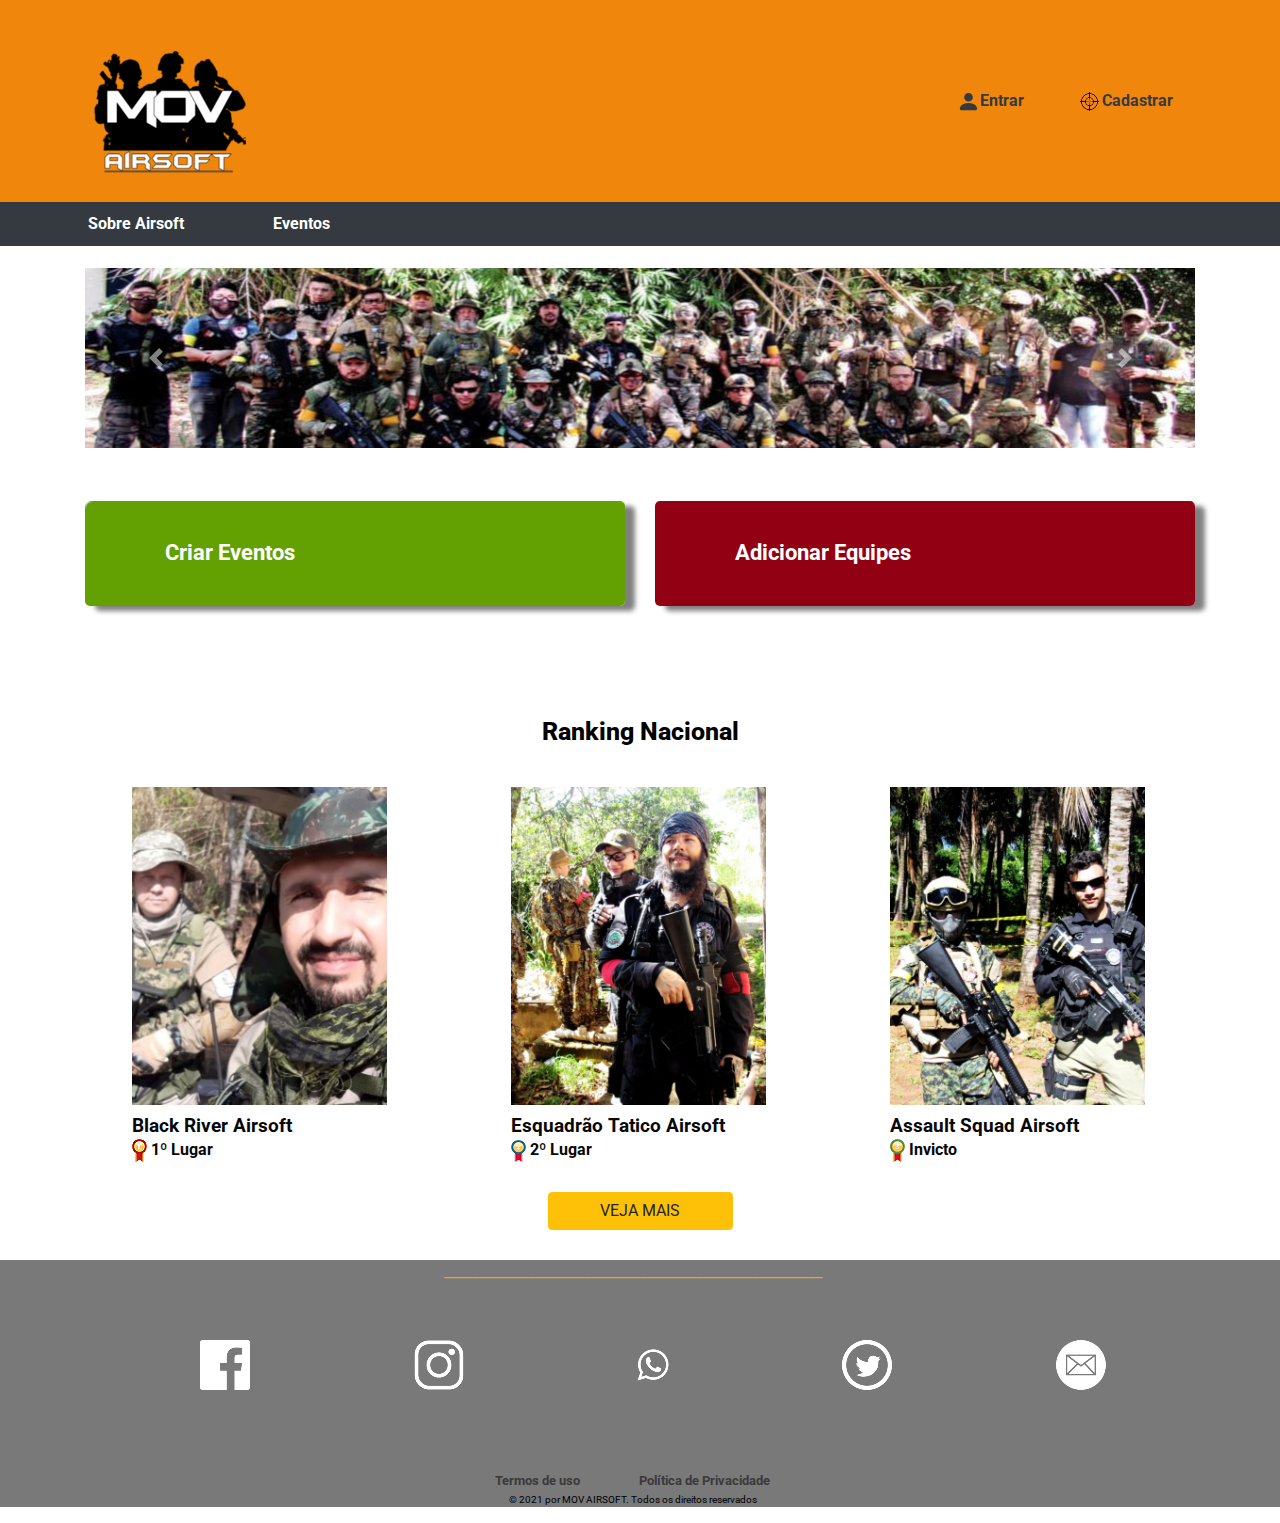
==== index.html @ d5d95ade "revisao02" ====
<!DOCTYPE html>
<html lang="pt-br">

<head>
  <meta charset="UTF-8">
  <meta name="viewport" content="width=device-width, initial-scale=1.0">

  <title>AirSoft</title>

  <!-- Favicons -->
  <link rel="apple-touch-icon" sizes="57x57" href="assets/images/favicons/apple-icon-57x57.png">
  <link rel="apple-touch-icon" sizes="60x60" href="assets/images/favicons/apple-icon-60x60.png">
  <link rel="apple-touch-icon" sizes="72x72" href="assets/images/favicons/apple-icon-72x72.png">
  <link rel="apple-touch-icon" sizes="76x76" href="assets/images/favicons/apple-icon-76x76.png">
  <link rel="apple-touch-icon" sizes="114x114" href="assets/images/favicons/apple-icon-114x114.png">
  <link rel="apple-touch-icon" sizes="120x120" href="assets/images/favicons/apple-icon-120x120.png">
  <link rel="apple-touch-icon" sizes="144x144" href="assets/images/favicons/apple-icon-144x144.png">
  <link rel="apple-touch-icon" sizes="152x152" href="assets/images/favicons/apple-icon-152x152.png">
  <link rel="apple-touch-icon" sizes="180x180" href="assets/images/favicons/apple-icon-180x180.png">
  <link rel="icon" type="image/png" sizes="192x192" href="assets/images/favicons/android-icon-192x192.png">
  <link rel="icon" type="image/png" sizes="32x32" href="assets/images/favicons/favicon-32x32.png">
  <link rel="icon" type="image/png" sizes="96x96" href="assets/images/favicons/favicon-96x96.png">
  <link rel="icon" type="image/png" sizes="16x16" href="assets/images/favicons/favicon-16x16.png">
  <link rel="manifest" href="./assets/images/manifest.json">
  <meta name="msapplication-TileColor" content="#ffffff">
  <meta name="msapplication-TileImage" content="/ms-icon-144x144.png">
  <meta name="theme-color" content="#ffffff">
  <!-- end Favicons -->
  <!-- Css -->
  <link rel="stylesheet" href="./assets/css/style.css">
</head>

<body>
  <!-- header -->
  <header class="container-fluid">
    <!-- container -->
    <section class="container">
      <!-- row -->
      <article class="row d-flex align-items-center">
        <!-- logo -->
        <a href="index.html" class="col-md-2 d-flex justify-content-center">
          <img src="./assets/images/favicons/apple-icon-152x152.png" class="img-fluid"
            alt="Logo da empresa - Mov Airsoft">
        </a>
        <!-- buscador -->
        <form action="#" class="col-md-7 d-flex align-items-center">
        </form>
        <!-- administrativo usuário/jogador -->
        <ul class="col-md-3 nav d-flex align-items-center justify-content-around">
          <li class="nav-item">
            <a href="login.html">
              <svg width="1em" height="1em" viewBox="0 0 16 16" class="bi bi-person-fill" fill="currentColor"
                xmlns="http://www.w3.org/2000/svg">
                <path fill-rule="evenodd"
                  d="M3 14s-1 0-1-1 1-4 6-4 6 3 6 4-1 1-1 1H3zm5-6a3 3 0 1 0 0-6 3 3 0 0 0 0 6z" />
              </svg>Entrar
            </a>
          </li>
          <li class="nav-item">
            <a href="cadastro.html">
              <a href="cadastro.html" class="notificacao d-flex align-items-center justify-content-center">
                <img src="./assets/images/alvo.png" class="img-fluid" alt="Alvo - icone Cadastrar">
                <path fill-rule="evenodd"
                  d="M0 1.5A.5.5 0 0 1 .5 1H2a.5.5 0 0 1 .485.379L2.89 3H14.5a.5.5 0 0 1 .491.592l-1.5 8A.5.5 0 0 1 13 12H4a.5.5 0 0 1-.491-.408L2.01 3.607 1.61 2H.5a.5.5 0 0 1-.5-.5zM5 12a2 2 0 1 0 0 4 2 2 0 0 0 0-4zm7 0a2 2 0 1 0 0 4 2 2 0 0 0 0-4zm-7 1a1 1 0 1 0 0 2 1 1 0 0 0 0-2zm7 0a1 1 0 1 0 0 2 1 1 0 0 0 0-2z" />
                </svg>
                Cadastrar
              </a>
          </li>
        </ul>
        <!-- end administrativo do cliente -->
      </article>
      <!-- row -->
    </section>
    <!-- end container -->
  </header>
  <!-- menu do site -->
  <nav class="container-fluid nav-produtos">
    <!-- container -->
    <section class="container">
      <!-- menu -->
      <ul class="nav">
        <!-- lista de itens -->
        <li class="col-xl-2 col-lg-3 col-md-12 nav-item d-flex align-items-center">
          <a href="sobreAirsoft.html">
            </svg>Sobre Airsoft
            <!-- submenu -->
            <ul>
            </ul>
        </li>
        <!-- lista de itens -->
        <li class="col-xl-2 col-lg-3 col-md-12 nav-item d-flex align-items-center">
          <a href="eventosDisponiveis.html">Eventos</a>
          </svg>
        </li>
      </ul>
      <!-- menu -->
    </section>
    <!-- end container -->
  </nav>
  <!-- end menu do site -->
  <!-- main -->
  <main>
    <!-- banners rotativos  -->
    <section id="banners-promocionais" class="container carousel slide" data-ride="carousel">
      <!-- imagens -->
      <article class="carousel-inner">
        <figure class="carousel-item active">
          <img src="./assets/images/fotocarrouselarrumada.jpg" class="d-block w-100"
            alt="Foto de uma equipe de Airsoft">
        </figure>
        <figure class="carousel-item">
          <img src="./assets/images/fotocarrouselarrumada2.jpg" class="d-block w-100"
            alt="Foto de uma equipe de Airsoft">
        </figure>
      </article>
      <!-- prev -->
      <a class="carousel-control-prev" href="#" role="button" data-slide="prev">
        <span class="carousel-control-prev-icon" aria-hidden="true"></span>
        <span class="sr-only">Previous</span>
      </a>
      <!-- next -->
      <a class="carousel-control-next" href="#" role="button" data-slide="next">
        <span class="carousel-control-next-icon" aria-hidden="true"></span>
        <span class="sr-only">Next</span>
      </a>
    </section>
    <!-- banners promocionais rotativos  -->
    <section class="container banners-promocionais-statico">
      <!-- row -->
      <section class="row">
        <!-- banner -->
        <article class="col-md-6">
          <div class="banners-promocionais-statico-12x d-flex align-items-center">
            <a href="adicionarevento.html">
              <p>Criar Eventos</p>
          </div>
        </article>
        <article class="col-md-6">
          <div class="banners-promocionais-statico-todo-br d-flex align-items-center">
            <a href="adicionarequipe.html">
              <p>Adicionar Equipes</p>
          </div>
        </article>
      </section>
      <!-- end row -->
    </section>
    <!-- end banners promocionais com 6 colunas -->
    <!-- container produtos -->
    <section class="container produtos">
      <!-- title -->
      <h1 class="text-center">Ranking Nacional</h1>
      <!-- listagem dos produto s -->
      <article class="row">
        <!-- produtos -->
        <a class="produtos-container col-md-3">
          <!-- imagem do produto -->
          <img src="./assets/images/painel1.jpeg" class="img-fluid" alt="Black River Airsoft">
          <!-- itens do produto -->
          <article class="ranking">
            <!-- title produto -->
            <h2>Black River Airsoft</h2>
            <!-- preco -->
            <strong class="colocacao">
              <img src="assets/images/1lugar.png" alt="primeiro lugar">
              1º Lugar
            </strong>
          </article>
          <!-- end itens do produto -->
        </a>
        <!-- end produtos -->
        <!-- produtos -->
        <a class="produtos-container col-md-3">
          <!-- imagem do produto -->
          <img src="./assets/images/painel2.jpeg" class="img-fluid" alt="Camiseta manga comprida">
          <!-- itens do produto -->
          <article class="ranking">
            <!-- title produto -->
            <h2>Esquadrão Tatico Airsoft</h2>
            <!-- preco -->
            <strong class="colocacao">
              <img src="assets/images/2lugar.png" alt="primeiro lugar">
              2º Lugar
            </strong>
          </article>
          <!-- end itens do produto -->
        </a>
        <!-- end produtos -->
        <!-- produtos -->
        <a class="produtos-container col-md-3">
          <!-- imagem do produto -->
          <img src="./assets/images/painel4.jpeg" class="img-fluid" alt="Camiseta listrada">
          <!-- itens do produto -->
          <article class="ranking">
            <!-- title produto -->
            <h2>Assault Squad Airsoft</h2>
            <!-- preco -->
            <strong class="colocacao">
              <img src="assets/images/3lugar.png" alt="primeiro lugar">
              Invicto
            </strong>
          </article>
          <!-- end itens do produto -->
        </a>
        <!-- end produtos -->
      </article>
      <!-- listagem dos produtos -->
      <div class="d-flex justify-content-center">
        <a href="/vejaMais.html" class="btn btn-warning col-md-2">VEJA MAIS</a>
      </div>
    </section>
    <!-- end container produtos -->
  </main>
  <!-- end main -->
  <!-- Footer -->
  <footer class="container-fluid">
    <!-- container -->
    <section class="container">
      <!-- menus -->
      <div class="linha text-center">
        <p>______________________________________________________</p>
      </div>
      <!-- icons contato -->
      <ul>
        <li><a href="#"><img src="assets/images/favicons/facebook.png" alt="facebook"></a></li>
        <li><a href="#"><img src="assets/images/favicons/instagran.png" alt="instagran"></a></li>
        <li><a href="#"> <img src="assets/images/favicons/whatsapp.png" alt="whatsapp"></a></li>
        <li><a href="#"><img src="assets/images/favicons/tweeter.png" alt="twitter"></a></li>
        <li><a href="#"><img src="assets/images/favicons/email.png" alt="email"></a></li>
      </ul>
      <div class=termos-politica>
        <a href="#" id="termos">Termos de uso</a>
        <a href="#" id="politic-privacid">Política de Privacidade</a>
        <p>© 2021 por MOV AIRSOFT. Todos os direitos reservados</p>
      </div>
      <!-- end menus -->
    </section>
    <!-- end container -->
  </footer>
  <!-- end Footer-->
  <!-- Arquivos Bootstrap -->
  <script src="./assets/js/jquery.js"></script>
  <script src="./assets/js/popper.js"></script>
  <script src="./assets/js/bootstrap.js"></script>
</body>

</html>
---- assets/css/style.css ----
@charset "UTF-8";
@import url('https://fonts.googleapis.com/css2?family=Roboto:wght@300;500;900&display=swap');
header {
  background: #f0870c;
  padding: 25px;
}
header form input[type='text'] {
  background: #fff;
  width: 100%;
  border-radius: 100px;
  border: none;
  padding: 10px 20px;
}
header form button {
  background: none;
  border: none;
  position: absolute;
  right: 25px;
}
header ul li {
  position: relative;
}
header ul li span.notificacao {
  color: #fff;
  background: #ff0f9a;
  position: absolute;
  top: -10px;
  left: 5px;
  font-size: 10px;
  width: 15px;
  height: 15px;
  border-radius: 100%;
}
header ul li a {
  font-size: 16px;
  font-weight: bold;
  color: #343a40;
}
header ul li a svg {
  font-size: 23px;
}
header ul li a:hover {
  color: initial;
}

nav.nav-produtos {
  background: #343a40;
  color: #fff;
  cursor: pointer;
  font-weight: bold;
}
nav.nav-produtos a {
  color: #fff;
}
nav.nav-produtos ul.nav li {
  position: relative;
  padding: 10px;
}
nav.nav-produtos ul.nav li svg {
  font-size: 20px;
  margin-right: 10px;
}
nav.nav-produtos ul.nav li:hover {
  background: black;
}
nav.nav-produtos ul.nav li:hover ul.nav {
  display: block;
}
nav.nav-produtos ul.nav li ul.nav {
  z-index: 999;
  display: none;
  position: absolute;
  top: 44px;
  left: 0px;
  background: #f5f7f8;
  border-top: solid #fc9541 10px;
  width: 100%;
}
nav.nav-produtos ul.nav li ul.nav li {
  padding: 10px 25px;
}

.banners-promocionais-statico {
  margin-top: 30px;
}
.banners-promocionais-statico .banners-promocionais-statico-12x {
  background-color: #47ff0f6b;
  background-image: url(../images/equipes.PNG);
  border-radius: 5px;
  box-shadow: 10px 5px 5px gray;
}
.banners-promocionais-statico .banners-promocionais-statico-todo-br {
  background-color: #9e1907ea;
  background-image: url(../images/eventos.PNG);
  border-radius: 5px;
  box-shadow: 10px 5px 5px gray;
}
.banners-promocionais-statico .banners-promocionais-statico-12x,
.banners-promocionais-statico .banners-promocionais-statico-todo-br {
  background-size: cover;
  height: 105px;
  padding: 20px 60px;
  color: #fff;
}
.banners-promocionais-statico .banners-promocionais-statico-12x svg,
.banners-promocionais-statico .banners-promocionais-statico-12x p,
.banners-promocionais-statico .banners-promocionais-statico-todo-br svg,
.banners-promocionais-statico .banners-promocionais-statico-todo-br p {
  margin: 0;
  padding: 0;
}
.banners-promocionais-statico .banners-promocionais-statico-12x svg,
.banners-promocionais-statico .banners-promocionais-statico-todo-br svg {
  font-size: 55px;
}
.banners-promocionais-statico .banners-promocionais-statico-12x p,
.banners-promocionais-statico .banners-promocionais-statico-todo-br p {
  font-weight: 100;
  font-size: 22px;
  line-height: 110%;
  margin-left: 20px;
  font-weight: bold;
  cursor: pointer;
  color: white;
}
.banners-promocionais-statico .banners-promocionais-statico-12x p strong,
.banners-promocionais-statico .banners-promocionais-statico-todo-br p strong {
  font-weight: bold;
}

.produtos {
  margin: 30px 0;
}
.produtos .produtos-container {
  margin: 30px 47px;
}
.produtos .produtos-container .ranking {
  color: #070808;
}
.produtos .produtos-container .ranking h2 {
  font-size: 19px;
  margin: 10px 0 0;
}
.produtos .produtos-container .ranking {
  font-size: 10px;
}
.produtos .produtos-container .ranking svg {
  fill: #1d1809;
}
.produtos .produtos-container .ranking .colocacao {
  font-size: 16px;
}

.ranking figure {
  margin: 0;
}
.ranking .produtos-conteudo h1 {
  margin: 0;
  font-size: 32px;
}
.ranking .produtos-conteudo p {
  font-size: 16px;
}
.ranking .colocacao svg {
  fill: #d87c12;
}
.ranking .colocacao strong {
  font-size: 40px;
}
.ranking .colocacao form {
  font-weight: 100;
}
.ranking .colocacao form label {
  margin: 0;
}
.ranking .colocacao svg,
.ranking .colocacao strong span,
.ranking .colocacao form {
  font-size: 16px;
}

footer {
  background: #797979;
  position: relative;
  bottom: 0px;
  width: 100%;
  color: #797979;
  text-align: center;
}

footer a {
  color: #000;
}

footer a:hover {
  color: #000;
}

.termos-politica {
  cursor: pointer;
  display: block;
  position: relative;
  text-align: center;
  margin-top: 7%;
}

#termos {
  color: #3b3a3a;
  font-weight: bold;
  font-size: 80%;
}

#politic-privacid {
  color: #3b3a3a;
  font-weight: bold;
  font-size: 80%;
  margin-left: 5%;
}

.termos-politica p {
  color: #000;
  font-size: 10px;
  text-align: center;
}

.linha p {
  color: orange;
  text-align: center;
  display: block;
}

footer ul {
  display: flex;
  margin-top: 5%;
}

footer ul li {
  margin-left: auto;
  margin-right: auto;
}

footer ul li.ellipsis {
  width: 100%;
  overflow: hidden;
  text-overflow: ellipsis;
  white-space: nowrap;
}

@media (max-width: 375px) {
  .banners-promocionais-statico .banners-promocionais-statico-12x p,
  .banners-promocionais-statico .banners-promocionais-statico-todo-br p {
    font-size: 14px;
  }
}
@media (max-width: 767px) {
  header form {
    margin: 20px 0;
  }

  #banners-promocionais {
    display: none;
  }

  .produtos-container img {
    width: 100%;
  }
}
@media (max-width: 991px) {
  header ul li {
    margin: 7px 0;
  }
}
/*!
 * Bootstrap v4.5.0 (https://getbootstrap.com/)
 * Copyright 2011-2020 The Bootstrap Authors
 * Copyright 2011-2020 Twitter, Inc.
 * Licensed under MIT (https://github.com/twbs/bootstrap/blob/master/LICENSE)
 */
:root {
  --blue: #007bff;
  --indigo: #6610f2;
  --purple: #6f42c1;
  --pink: #e83e8c;
  --red: #dc3545;
  --orange: #fd7e14;
  --yellow: #ffc107;
  --green: #28a745;
  --teal: #20c997;
  --cyan: #17a2b8;
  --white: #fff;
  --gray: #6c757d;
  --gray-dark: #343a40;
  --primary: #007bff;
  --secondary: #6c757d;
  --success: #28a745;
  --info: #17a2b8;
  --warning: #ffc107;
  --danger: #dc3545;
  --light: #f8f9fa;
  --dark: #343a40;
  --breakpoint-xs: 0;
  --breakpoint-sm: 576px;
  --breakpoint-md: 768px;
  --breakpoint-lg: 992px;
  --breakpoint-xl: 1200px;
  --font-family-sans-serif: -apple-system, BlinkMacSystemFont, 'Segoe UI',
    Roboto, 'Helvetica Neue', Arial, 'Noto Sans', sans-serif,
    'Apple Color Emoji', 'Segoe UI Emoji', 'Segoe UI Symbol', 'Noto Color Emoji';
  --font-family-monospace: SFMono-Regular, Menlo, Monaco, Consolas,
    'Liberation Mono', 'Courier New', monospace;
}

*,
::after,
::before {
  box-sizing: border-box;
}

html {
  font-family: sans-serif;
  line-height: 1.15;
  -webkit-text-size-adjust: 100%;
  -webkit-tap-highlight-color: transparent;
}

article,
aside,
figcaption,
figure,
footer,
header,
hgroup,
main,
nav,
section {
  display: block;
}

body {
  margin: 0;
  font-family: -apple-system, BlinkMacSystemFont, 'Segoe UI', Roboto,
    'Helvetica Neue', Arial, 'Noto Sans', sans-serif, 'Apple Color Emoji',
    'Segoe UI Emoji', 'Segoe UI Symbol', 'Noto Color Emoji';
  font-size: 1rem;
  font-weight: 400;
  line-height: 1.5;
  color: #212529;
  text-align: left;
  background-color: #fff;
}

[tabindex='-1']:focus:not(:focus-visible) {
  outline: 0 !important;
}

hr {
  box-sizing: content-box;
  height: 0;
  overflow: visible;
}

h1,
h2,
h3,
h4,
h5,
h6 {
  margin-top: 0;
  margin-bottom: 0.5rem;
}

p {
  margin-top: 0;
  margin-bottom: 1rem;
}

abbr[data-original-title],
abbr[title] {
  text-decoration: underline;
  -webkit-text-decoration: underline dotted;
  text-decoration: underline dotted;
  cursor: help;
  border-bottom: 0;
  -webkit-text-decoration-skip-ink: none;
  text-decoration-skip-ink: none;
}

address {
  margin-bottom: 1rem;
  font-style: normal;
  line-height: inherit;
}

dl,
ol,
ul {
  margin-top: 0;
  margin-bottom: 1rem;
}

ol ol,
ol ul,
ul ol,
ul ul {
  margin-bottom: 0;
}

dt {
  font-weight: 700;
}

dd {
  margin-bottom: 0.5rem;
  margin-left: 0;
}

blockquote {
  margin: 0 0 1rem;
}

b,
strong {
  font-weight: bolder;
}

small {
  font-size: 80%;
}

sub,
sup {
  position: relative;
  font-size: 75%;
  line-height: 0;
  vertical-align: baseline;
}

sub {
  bottom: -0.25em;
}

sup {
  top: -0.5em;
}

a {
  color: #000000;
  text-decoration: none;
  background-color: transparent;
}

a:hover {
  color: #0056b3;
  text-decoration: underline;
}

a:not([href]) {
  color: inherit;
  text-decoration: none;
}

a:not([href]):hover {
  color: inherit;
  text-decoration: none;
}

code,
kbd,
pre,
samp {
  font-family: SFMono-Regular, Menlo, Monaco, Consolas, 'Liberation Mono',
    'Courier New', monospace;
  font-size: 1em;
}

pre {
  margin-top: 0;
  margin-bottom: 1rem;
  overflow: auto;
  -ms-overflow-style: scrollbar;
}

figure {
  margin: 0 0 1rem;
}

img {
  vertical-align: middle;
  border-style: none;
}

svg {
  overflow: hidden;
  vertical-align: middle;
}

table {
  border-collapse: collapse;
}

caption {
  padding-top: 0.75rem;
  padding-bottom: 0.75rem;
  color: #6c757d;
  text-align: left;
  caption-side: bottom;
}

th {
  text-align: inherit;
}

label {
  display: inline-block;
  margin-bottom: 0.5rem;
}

button {
  border-radius: 0;
}

button:focus {
  outline: 1px dotted;
  outline: 5px auto -webkit-focus-ring-color;
}

button,
input,
optgroup,
select,
textarea {
  margin: 0;
  font-family: inherit;
  font-size: inherit;
  line-height: inherit;
}

button,
input {
  overflow: visible;
}

button,
select {
  text-transform: none;
}

[role='button'] {
  cursor: pointer;
}

select {
  word-wrap: normal;
}

[type='button'],
[type='reset'],
[type='submit'],
button {
  -webkit-appearance: button;
}

[type='button']:not(:disabled),
[type='reset']:not(:disabled),
[type='submit']:not(:disabled),
button:not(:disabled) {
  cursor: pointer;
}

[type='button']::-moz-focus-inner,
[type='reset']::-moz-focus-inner,
[type='submit']::-moz-focus-inner,
button::-moz-focus-inner {
  padding: 0;
  border-style: none;
}

input[type='checkbox'],
input[type='radio'] {
  box-sizing: border-box;
  padding: 0;
}

textarea {
  overflow: auto;
  resize: vertical;
}

fieldset {
  min-width: 0;
  padding: 0;
  margin: 0;
  border: 0;
}

legend {
  display: block;
  width: 100%;
  max-width: 100%;
  padding: 0;
  margin-bottom: 0.5rem;
  font-size: 1.5rem;
  line-height: inherit;
  color: inherit;
  white-space: normal;
}

progress {
  vertical-align: baseline;
}

[type='number']::-webkit-inner-spin-button,
[type='number']::-webkit-outer-spin-button {
  height: auto;
}

[type='search'] {
  outline-offset: -2px;
  -webkit-appearance: none;
}

[type='search']::-webkit-search-decoration {
  -webkit-appearance: none;
}

::-webkit-file-upload-button {
  font: inherit;
  -webkit-appearance: button;
}

output {
  display: inline-block;
}

summary {
  display: list-item;
  cursor: pointer;
}

template {
  display: none;
}

[hidden] {
  display: none !important;
}

.h1,
.h2,
.h3,
.h4,
.h5,
.h6,
h1,
h2,
h3,
h4,
h5,
h6 {
  margin-bottom: 0.5rem;
  font-weight: 500;
  line-height: 1.2;
}

.h1,
h1 {
  font-size: 2.5rem;
}

.h2,
h2 {
  font-size: 2rem;
}

.h3,
h3 {
  font-size: 1.75rem;
}

.h4,
h4 {
  font-size: 1.5rem;
}

.h5,
h5 {
  font-size: 1.25rem;
}

.h6,
h6 {
  font-size: 1rem;
}

.lead {
  font-size: 1.25rem;
  font-weight: 300;
}

.display-1 {
  font-size: 6rem;
  font-weight: 300;
  line-height: 1.2;
}

.display-2 {
  font-size: 5.5rem;
  font-weight: 300;
  line-height: 1.2;
}

.display-3 {
  font-size: 4.5rem;
  font-weight: 300;
  line-height: 1.2;
}

.display-4 {
  font-size: 3.5rem;
  font-weight: 300;
  line-height: 1.2;
}

hr {
  margin-top: 1rem;
  margin-bottom: 1rem;
  border: 0;
  border-top: 1px solid rgba(0, 0, 0, 0.1);
}

.small,
small {
  font-size: 80%;
  font-weight: 400;
}

.mark,
mark {
  padding: 0.2em;
  background-color: #fcf8e3;
}

.list-unstyled {
  padding-left: 0;
  list-style: none;
}

.list-inline {
  padding-left: 0;
  list-style: none;
}

.list-inline-item {
  display: inline-block;
}

.list-inline-item:not(:last-child) {
  margin-right: 0.5rem;
}

.initialism {
  font-size: 90%;
  text-transform: uppercase;
}

.blockquote {
  margin-bottom: 1rem;
  font-size: 1.25rem;
}

.blockquote-footer {
  display: block;
  font-size: 80%;
  color: #6c757d;
}

.blockquote-footer::before {
  content: '— ';
}

.img-fluid {
  max-width: 100%;
  height: auto;
}

.img-thumbnail {
  padding: 0.25rem;
  background-color: #fff;
  border: 1px solid #dee2e6;
  border-radius: 0.25rem;
  max-width: 100%;
  height: auto;
}

.figure {
  display: inline-block;
}

.figure-img {
  margin-bottom: 0.5rem;
  line-height: 1;
}

.figure-caption {
  font-size: 90%;
  color: #6c757d;
}

code {
  font-size: 87.5%;
  color: #e83e8c;
  word-wrap: break-word;
}

a > code {
  color: inherit;
}

kbd {
  padding: 0.2rem 0.4rem;
  font-size: 87.5%;
  color: #fff;
  background-color: #212529;
  border-radius: 0.2rem;
}

kbd kbd {
  padding: 0;
  font-size: 100%;
  font-weight: 700;
}

pre {
  display: block;
  font-size: 87.5%;
  color: #212529;
}

pre code {
  font-size: inherit;
  color: inherit;
  word-break: normal;
}

.pre-scrollable {
  max-height: 340px;
  overflow-y: scroll;
}

.container {
  width: 100%;
  padding-right: 15px;
  padding-left: 15px;
  margin-right: auto;
  margin-left: auto;
}

@media (min-width: 576px) {
  .container {
    max-width: 540px;
  }
}
@media (min-width: 768px) {
  .container {
    max-width: 720px;
  }
}
@media (min-width: 992px) {
  .container {
    max-width: 960px;
  }
}
@media (min-width: 1200px) {
  .container {
    max-width: 1140px;
  }
}
.container-fluid,
.container-lg,
.container-md,
.container-sm,
.container-xl {
  width: 100%;
  padding-right: 15px;
  padding-left: center;
  margin-right: auto;
  margin-left: auto;
}

@media (min-width: 576px) {
  .container,
  .container-sm {
    max-width: 540px;
  }
}
@media (min-width: 768px) {
  .container,
  .container-md,
  .container-sm {
    max-width: 720px;
  }
}
@media (min-width: 992px) {
  .container,
  .container-lg,
  .container-md,
  .container-sm {
    max-width: 960px;
  }
}
@media (min-width: 1200px) {
  .container,
  .container-lg,
  .container-md,
  .container-sm,
  .container-xl {
    max-width: 1140px;
  }
}
.row {
  display: -ms-flexbox;
  display: flex;
  -ms-flex-wrap: wrap;
  flex-wrap: wrap;
  margin-right: -15px;
  margin-left: -15px;
}

.no-gutters {
  margin-right: 0;
  margin-left: 0;
}

.no-gutters > .col,
.no-gutters > [class*='col-'] {
  padding-right: 0;
  padding-left: 0;
}

.col,
.col-1,
.col-10,
.col-11,
.col-12,
.col-2,
.col-3,
.col-4,
.col-5,
.col-6,
.col-7,
.col-8,
.col-9,
.col-auto,
.col-lg,
.col-lg-1,
.col-lg-10,
.col-lg-11,
.col-lg-12,
.col-lg-2,
.col-lg-3,
.col-lg-4,
.col-lg-5,
.col-lg-6,
.col-lg-7,
.col-lg-8,
.col-lg-9,
.col-lg-auto,
.col-md,
.col-md-1,
.col-md-10,
.col-md-11,
.col-md-12,
.col-md-2,
.col-md-3,
.col-md-4,
.col-md-5,
.col-md-6,
.col-md-7,
.col-md-8,
.col-md-9,
.col-md-auto,
.col-sm,
.col-sm-1,
.col-sm-10,
.col-sm-11,
.col-sm-12,
.col-sm-2,
.col-sm-3,
.col-sm-4,
.col-sm-5,
.col-sm-6,
.col-sm-7,
.col-sm-8,
.col-sm-9,
.col-sm-auto,
.col-xl,
.col-xl-1,
.col-xl-10,
.col-xl-11,
.col-xl-12,
.col-xl-2,
.col-xl-3,
.col-xl-4,
.col-xl-5,
.col-xl-6,
.col-xl-7,
.col-xl-8,
.col-xl-9,
.col-xl-auto {
  position: relative;
  width: 100%;
  padding-right: 15px;
  padding-left: 15px;
}

.col {
  -ms-flex-preferred-size: 0;
  flex-basis: 0;
  -ms-flex-positive: 1;
  flex-grow: 1;
  min-width: 0;
  max-width: 100%;
}

.row-cols-1 > * {
  -ms-flex: 0 0 100%;
  flex: 0 0 100%;
  max-width: 100%;
}

.row-cols-2 > * {
  -ms-flex: 0 0 50%;
  flex: 0 0 50%;
  max-width: 50%;
}

.row-cols-3 > * {
  -ms-flex: 0 0 33.333333%;
  flex: 0 0 33.333333%;
  max-width: 33.333333%;
}

.row-cols-4 > * {
  -ms-flex: 0 0 25%;
  flex: 0 0 25%;
  max-width: 25%;
}

.row-cols-5 > * {
  -ms-flex: 0 0 20%;
  flex: 0 0 20%;
  max-width: 20%;
}

.row-cols-6 > * {
  -ms-flex: 0 0 16.666667%;
  flex: 0 0 16.666667%;
  max-width: 16.666667%;
}

.col-auto {
  -ms-flex: 0 0 auto;
  flex: 0 0 auto;
  width: auto;
  max-width: 100%;
}

.col-1 {
  -ms-flex: 0 0 8.333333%;
  flex: 0 0 8.333333%;
  max-width: 8.333333%;
}

.col-2 {
  -ms-flex: 0 0 16.666667%;
  flex: 0 0 16.666667%;
  max-width: 16.666667%;
}

.col-3 {
  -ms-flex: 0 0 25%;
  flex: 0 0 25%;
  max-width: 25%;
}

.col-4 {
  -ms-flex: 0 0 33.333333%;
  flex: 0 0 33.333333%;
  max-width: 33.333333%;
}

.col-5 {
  -ms-flex: 0 0 41.666667%;
  flex: 0 0 41.666667%;
  max-width: 41.666667%;
}

.col-6 {
  -ms-flex: 0 0 50%;
  flex: 0 0 50%;
  max-width: 50%;
}

.col-7 {
  -ms-flex: 0 0 58.333333%;
  flex: 0 0 58.333333%;
  max-width: 58.333333%;
}

.col-8 {
  -ms-flex: 0 0 66.666667%;
  flex: 0 0 66.666667%;
  max-width: 66.666667%;
}

.col-9 {
  -ms-flex: 0 0 75%;
  flex: 0 0 75%;
  max-width: 75%;
}

.col-10 {
  -ms-flex: 0 0 83.333333%;
  flex: 0 0 83.333333%;
  max-width: 83.333333%;
}

.col-11 {
  -ms-flex: 0 0 91.666667%;
  flex: 0 0 91.666667%;
  max-width: 91.666667%;
}

.col-12 {
  -ms-flex: 0 0 100%;
  flex: 0 0 100%;
  max-width: 100%;
}

.order-first {
  -ms-flex-order: -1;
  order: -1;
}

.order-last {
  -ms-flex-order: 13;
  order: 13;
}

.order-0 {
  -ms-flex-order: 0;
  order: 0;
}

.order-1 {
  -ms-flex-order: 1;
  order: 1;
}

.order-2 {
  -ms-flex-order: 2;
  order: 2;
}

.order-3 {
  -ms-flex-order: 3;
  order: 3;
}

.order-4 {
  -ms-flex-order: 4;
  order: 4;
}

.order-5 {
  -ms-flex-order: 5;
  order: 5;
}

.order-6 {
  -ms-flex-order: 6;
  order: 6;
}

.order-7 {
  -ms-flex-order: 7;
  order: 7;
}

.order-8 {
  -ms-flex-order: 8;
  order: 8;
}

.order-9 {
  -ms-flex-order: 9;
  order: 9;
}

.order-10 {
  -ms-flex-order: 10;
  order: 10;
}

.order-11 {
  -ms-flex-order: 11;
  order: 11;
}

.order-12 {
  -ms-flex-order: 12;
  order: 12;
}

.offset-1 {
  margin-left: 8.333333%;
}

.offset-2 {
  margin-left: 16.666667%;
}

.offset-3 {
  margin-left: 25%;
}

.offset-4 {
  margin-left: 33.333333%;
}

.offset-5 {
  margin-left: 41.666667%;
}

.offset-6 {
  margin-left: 50%;
}

.offset-7 {
  margin-left: 58.333333%;
}

.offset-8 {
  margin-left: 66.666667%;
}

.offset-9 {
  margin-left: 75%;
}

.offset-10 {
  margin-left: 83.333333%;
}

.offset-11 {
  margin-left: 91.666667%;
}

@media (min-width: 576px) {
  .col-sm {
    -ms-flex-preferred-size: 0;
    flex-basis: 0;
    -ms-flex-positive: 1;
    flex-grow: 1;
    min-width: 0;
    max-width: 100%;
  }

  .row-cols-sm-1 > * {
    -ms-flex: 0 0 100%;
    flex: 0 0 100%;
    max-width: 100%;
  }

  .row-cols-sm-2 > * {
    -ms-flex: 0 0 50%;
    flex: 0 0 50%;
    max-width: 50%;
  }

  .row-cols-sm-3 > * {
    -ms-flex: 0 0 33.333333%;
    flex: 0 0 33.333333%;
    max-width: 33.333333%;
  }

  .row-cols-sm-4 > * {
    -ms-flex: 0 0 25%;
    flex: 0 0 25%;
    max-width: 25%;
  }

  .row-cols-sm-5 > * {
    -ms-flex: 0 0 20%;
    flex: 0 0 20%;
    max-width: 20%;
  }

  .row-cols-sm-6 > * {
    -ms-flex: 0 0 16.666667%;
    flex: 0 0 16.666667%;
    max-width: 16.666667%;
  }

  .col-sm-auto {
    -ms-flex: 0 0 auto;
    flex: 0 0 auto;
    width: auto;
    max-width: 100%;
  }

  .col-sm-1 {
    -ms-flex: 0 0 8.333333%;
    flex: 0 0 8.333333%;
    max-width: 8.333333%;
  }

  .col-sm-2 {
    -ms-flex: 0 0 16.666667%;
    flex: 0 0 16.666667%;
    max-width: 16.666667%;
  }

  .col-sm-3 {
    -ms-flex: 0 0 25%;
    flex: 0 0 25%;
    max-width: 25%;
  }

  .col-sm-4 {
    -ms-flex: 0 0 33.333333%;
    flex: 0 0 33.333333%;
    max-width: 33.333333%;
  }

  .col-sm-5 {
    -ms-flex: 0 0 41.666667%;
    flex: 0 0 41.666667%;
    max-width: 41.666667%;
  }

  .col-sm-6 {
    -ms-flex: 0 0 50%;
    flex: 0 0 50%;
    max-width: 50%;
  }

  .col-sm-7 {
    -ms-flex: 0 0 58.333333%;
    flex: 0 0 58.333333%;
    max-width: 58.333333%;
  }

  .col-sm-8 {
    -ms-flex: 0 0 66.666667%;
    flex: 0 0 66.666667%;
    max-width: 66.666667%;
  }

  .col-sm-9 {
    -ms-flex: 0 0 75%;
    flex: 0 0 75%;
    max-width: 75%;
  }

  .col-sm-10 {
    -ms-flex: 0 0 83.333333%;
    flex: 0 0 83.333333%;
    max-width: 83.333333%;
  }

  .col-sm-11 {
    -ms-flex: 0 0 91.666667%;
    flex: 0 0 91.666667%;
    max-width: 91.666667%;
  }

  .col-sm-12 {
    -ms-flex: 0 0 100%;
    flex: 0 0 100%;
    max-width: 100%;
  }

  .order-sm-first {
    -ms-flex-order: -1;
    order: -1;
  }

  .order-sm-last {
    -ms-flex-order: 13;
    order: 13;
  }

  .order-sm-0 {
    -ms-flex-order: 0;
    order: 0;
  }

  .order-sm-1 {
    -ms-flex-order: 1;
    order: 1;
  }

  .order-sm-2 {
    -ms-flex-order: 2;
    order: 2;
  }

  .order-sm-3 {
    -ms-flex-order: 3;
    order: 3;
  }

  .order-sm-4 {
    -ms-flex-order: 4;
    order: 4;
  }

  .order-sm-5 {
    -ms-flex-order: 5;
    order: 5;
  }

  .order-sm-6 {
    -ms-flex-order: 6;
    order: 6;
  }

  .order-sm-7 {
    -ms-flex-order: 7;
    order: 7;
  }

  .order-sm-8 {
    -ms-flex-order: 8;
    order: 8;
  }

  .order-sm-9 {
    -ms-flex-order: 9;
    order: 9;
  }

  .order-sm-10 {
    -ms-flex-order: 10;
    order: 10;
  }

  .order-sm-11 {
    -ms-flex-order: 11;
    order: 11;
  }

  .order-sm-12 {
    -ms-flex-order: 12;
    order: 12;
  }

  .offset-sm-0 {
    margin-left: 0;
  }

  .offset-sm-1 {
    margin-left: 8.333333%;
  }

  .offset-sm-2 {
    margin-left: 16.666667%;
  }

  .offset-sm-3 {
    margin-left: 25%;
  }

  .offset-sm-4 {
    margin-left: 33.333333%;
  }

  .offset-sm-5 {
    margin-left: 41.666667%;
  }

  .offset-sm-6 {
    margin-left: 50%;
  }

  .offset-sm-7 {
    margin-left: 58.333333%;
  }

  .offset-sm-8 {
    margin-left: 66.666667%;
  }

  .offset-sm-9 {
    margin-left: 75%;
  }

  .offset-sm-10 {
    margin-left: 83.333333%;
  }

  .offset-sm-11 {
    margin-left: 91.666667%;
  }
}
@media (min-width: 768px) {
  .col-md {
    -ms-flex-preferred-size: 0;
    flex-basis: 0;
    -ms-flex-positive: 1;
    flex-grow: 1;
    min-width: 0;
    max-width: 100%;
  }

  .row-cols-md-1 > * {
    -ms-flex: 0 0 100%;
    flex: 0 0 100%;
    max-width: 100%;
  }

  .row-cols-md-2 > * {
    -ms-flex: 0 0 50%;
    flex: 0 0 50%;
    max-width: 50%;
  }

  .row-cols-md-3 > * {
    -ms-flex: 0 0 33.333333%;
    flex: 0 0 33.333333%;
    max-width: 33.333333%;
  }

  .row-cols-md-4 > * {
    -ms-flex: 0 0 25%;
    flex: 0 0 25%;
    max-width: 25%;
  }

  .row-cols-md-5 > * {
    -ms-flex: 0 0 20%;
    flex: 0 0 20%;
    max-width: 20%;
  }

  .row-cols-md-6 > * {
    -ms-flex: 0 0 16.666667%;
    flex: 0 0 16.666667%;
    max-width: 16.666667%;
  }

  .col-md-auto {
    -ms-flex: 0 0 auto;
    flex: 0 0 auto;
    width: auto;
    max-width: 100%;
  }

  .col-md-1 {
    -ms-flex: 0 0 8.333333%;
    flex: 0 0 8.333333%;
    max-width: 8.333333%;
  }

  .col-md-2 {
    -ms-flex: 0 0 16.666667%;
    flex: 0 0 16.666667%;
    max-width: 16.666667%;
  }

  .col-md-3 {
    -ms-flex: 0 0 25%;
    flex: 0 0 25%;
    max-width: 25%;
  }

  .col-md-4 {
    -ms-flex: 0 0 33.333333%;
    flex: 0 0 33.333333%;
    max-width: 33.333333%;
  }

  .col-md-5 {
    -ms-flex: 0 0 41.666667%;
    flex: 0 0 41.666667%;
    max-width: 41.666667%;
  }

  .col-md-6 {
    -ms-flex: 0 0 50%;
    flex: 0 0 50%;
    max-width: 50%;
  }

  .col-md-7 {
    -ms-flex: 0 0 58.333333%;
    flex: 0 0 58.333333%;
    max-width: 58.333333%;
  }

  .col-md-8 {
    -ms-flex: 0 0 66.666667%;
    flex: 0 0 66.666667%;
    max-width: 66.666667%;
  }

  .col-md-9 {
    -ms-flex: 0 0 75%;
    flex: 0 0 75%;
    max-width: 75%;
  }

  .col-md-10 {
    -ms-flex: 0 0 83.333333%;
    flex: 0 0 83.333333%;
    max-width: 83.333333%;
  }

  .col-md-11 {
    -ms-flex: 0 0 91.666667%;
    flex: 0 0 91.666667%;
    max-width: 91.666667%;
  }

  .col-md-12 {
    -ms-flex: 0 0 100%;
    flex: 0 0 100%;
    max-width: 100%;
  }

  .order-md-first {
    -ms-flex-order: -1;
    order: -1;
  }

  .order-md-last {
    -ms-flex-order: 13;
    order: 13;
  }

  .order-md-0 {
    -ms-flex-order: 0;
    order: 0;
  }

  .order-md-1 {
    -ms-flex-order: 1;
    order: 1;
  }

  .order-md-2 {
    -ms-flex-order: 2;
    order: 2;
  }

  .order-md-3 {
    -ms-flex-order: 3;
    order: 3;
  }

  .order-md-4 {
    -ms-flex-order: 4;
    order: 4;
  }

  .order-md-5 {
    -ms-flex-order: 5;
    order: 5;
  }

  .order-md-6 {
    -ms-flex-order: 6;
    order: 6;
  }

  .order-md-7 {
    -ms-flex-order: 7;
    order: 7;
  }

  .order-md-8 {
    -ms-flex-order: 8;
    order: 8;
  }

  .order-md-9 {
    -ms-flex-order: 9;
    order: 9;
  }

  .order-md-10 {
    -ms-flex-order: 10;
    order: 10;
  }

  .order-md-11 {
    -ms-flex-order: 11;
    order: 11;
  }

  .order-md-12 {
    -ms-flex-order: 12;
    order: 12;
  }

  .offset-md-0 {
    margin-left: 0;
  }

  .offset-md-1 {
    margin-left: 8.333333%;
  }

  .offset-md-2 {
    margin-left: 16.666667%;
  }

  .offset-md-3 {
    margin-left: 25%;
  }

  .offset-md-4 {
    margin-left: 33.333333%;
  }

  .offset-md-5 {
    margin-left: 41.666667%;
  }

  .offset-md-6 {
    margin-left: 50%;
  }

  .offset-md-7 {
    margin-left: 58.333333%;
  }

  .offset-md-8 {
    margin-left: 66.666667%;
  }

  .offset-md-9 {
    margin-left: 75%;
  }

  .offset-md-10 {
    margin-left: 83.333333%;
  }

  .offset-md-11 {
    margin-left: 91.666667%;
  }
}
@media (min-width: 992px) {
  .col-lg {
    -ms-flex-preferred-size: 0;
    flex-basis: 0;
    -ms-flex-positive: 1;
    flex-grow: 1;
    min-width: 0;
    max-width: 100%;
  }

  .row-cols-lg-1 > * {
    -ms-flex: 0 0 100%;
    flex: 0 0 100%;
    max-width: 100%;
  }

  .row-cols-lg-2 > * {
    -ms-flex: 0 0 50%;
    flex: 0 0 50%;
    max-width: 50%;
  }

  .row-cols-lg-3 > * {
    -ms-flex: 0 0 33.333333%;
    flex: 0 0 33.333333%;
    max-width: 33.333333%;
  }

  .row-cols-lg-4 > * {
    -ms-flex: 0 0 25%;
    flex: 0 0 25%;
    max-width: 25%;
  }

  .row-cols-lg-5 > * {
    -ms-flex: 0 0 20%;
    flex: 0 0 20%;
    max-width: 20%;
  }

  .row-cols-lg-6 > * {
    -ms-flex: 0 0 16.666667%;
    flex: 0 0 16.666667%;
    max-width: 16.666667%;
  }

  .col-lg-auto {
    -ms-flex: 0 0 auto;
    flex: 0 0 auto;
    width: auto;
    max-width: 100%;
  }

  .col-lg-1 {
    -ms-flex: 0 0 8.333333%;
    flex: 0 0 8.333333%;
    max-width: 8.333333%;
  }

  .col-lg-2 {
    -ms-flex: 0 0 16.666667%;
    flex: 0 0 16.666667%;
    max-width: 16.666667%;
  }

  .col-lg-3 {
    -ms-flex: 0 0 25%;
    flex: 0 0 25%;
    max-width: 25%;
  }

  .col-lg-4 {
    -ms-flex: 0 0 33.333333%;
    flex: 0 0 33.333333%;
    max-width: 33.333333%;
  }

  .col-lg-5 {
    -ms-flex: 0 0 41.666667%;
    flex: 0 0 41.666667%;
    max-width: 41.666667%;
  }

  .col-lg-6 {
    -ms-flex: 0 0 50%;
    flex: 0 0 50%;
    max-width: 50%;
  }

  .col-lg-7 {
    -ms-flex: 0 0 58.333333%;
    flex: 0 0 58.333333%;
    max-width: 58.333333%;
  }

  .col-lg-8 {
    -ms-flex: 0 0 66.666667%;
    flex: 0 0 66.666667%;
    max-width: 66.666667%;
  }

  .col-lg-9 {
    -ms-flex: 0 0 75%;
    flex: 0 0 75%;
    max-width: 75%;
  }

  .col-lg-10 {
    -ms-flex: 0 0 83.333333%;
    flex: 0 0 83.333333%;
    max-width: 83.333333%;
  }

  .col-lg-11 {
    -ms-flex: 0 0 91.666667%;
    flex: 0 0 91.666667%;
    max-width: 91.666667%;
  }

  .col-lg-12 {
    -ms-flex: 0 0 100%;
    flex: 0 0 100%;
    max-width: 100%;
  }

  .order-lg-first {
    -ms-flex-order: -1;
    order: -1;
  }

  .order-lg-last {
    -ms-flex-order: 13;
    order: 13;
  }

  .order-lg-0 {
    -ms-flex-order: 0;
    order: 0;
  }

  .order-lg-1 {
    -ms-flex-order: 1;
    order: 1;
  }

  .order-lg-2 {
    -ms-flex-order: 2;
    order: 2;
  }

  .order-lg-3 {
    -ms-flex-order: 3;
    order: 3;
  }

  .order-lg-4 {
    -ms-flex-order: 4;
    order: 4;
  }

  .order-lg-5 {
    -ms-flex-order: 5;
    order: 5;
  }

  .order-lg-6 {
    -ms-flex-order: 6;
    order: 6;
  }

  .order-lg-7 {
    -ms-flex-order: 7;
    order: 7;
  }

  .order-lg-8 {
    -ms-flex-order: 8;
    order: 8;
  }

  .order-lg-9 {
    -ms-flex-order: 9;
    order: 9;
  }

  .order-lg-10 {
    -ms-flex-order: 10;
    order: 10;
  }

  .order-lg-11 {
    -ms-flex-order: 11;
    order: 11;
  }

  .order-lg-12 {
    -ms-flex-order: 12;
    order: 12;
  }

  .offset-lg-0 {
    margin-left: 0;
  }

  .offset-lg-1 {
    margin-left: 8.333333%;
  }

  .offset-lg-2 {
    margin-left: 16.666667%;
  }

  .offset-lg-3 {
    margin-left: 25%;
  }

  .offset-lg-4 {
    margin-left: 33.333333%;
  }

  .offset-lg-5 {
    margin-left: 41.666667%;
  }

  .offset-lg-6 {
    margin-left: 50%;
  }

  .offset-lg-7 {
    margin-left: 58.333333%;
  }

  .offset-lg-8 {
    margin-left: 66.666667%;
  }

  .offset-lg-9 {
    margin-left: 75%;
  }

  .offset-lg-10 {
    margin-left: 83.333333%;
  }

  .offset-lg-11 {
    margin-left: 91.666667%;
  }
}
@media (min-width: 1200px) {
  .col-xl {
    -ms-flex-preferred-size: 0;
    flex-basis: 0;
    -ms-flex-positive: 1;
    flex-grow: 1;
    min-width: 0;
    max-width: 100%;
  }

  .row-cols-xl-1 > * {
    -ms-flex: 0 0 100%;
    flex: 0 0 100%;
    max-width: 100%;
  }

  .row-cols-xl-2 > * {
    -ms-flex: 0 0 50%;
    flex: 0 0 50%;
    max-width: 50%;
  }

  .row-cols-xl-3 > * {
    -ms-flex: 0 0 33.333333%;
    flex: 0 0 33.333333%;
    max-width: 33.333333%;
  }

  .row-cols-xl-4 > * {
    -ms-flex: 0 0 25%;
    flex: 0 0 25%;
    max-width: 25%;
  }

  .row-cols-xl-5 > * {
    -ms-flex: 0 0 20%;
    flex: 0 0 20%;
    max-width: 20%;
  }

  .row-cols-xl-6 > * {
    -ms-flex: 0 0 16.666667%;
    flex: 0 0 16.666667%;
    max-width: 16.666667%;
  }

  .col-xl-auto {
    -ms-flex: 0 0 auto;
    flex: 0 0 auto;
    width: auto;
    max-width: 100%;
  }

  .col-xl-1 {
    -ms-flex: 0 0 8.333333%;
    flex: 0 0 8.333333%;
    max-width: 8.333333%;
  }

  .col-xl-2 {
    -ms-flex: 0 0 16.666667%;
    flex: 0 0 16.666667%;
    max-width: 16.666667%;
  }

  .col-xl-3 {
    -ms-flex: 0 0 25%;
    flex: 0 0 25%;
    max-width: 25%;
  }

  .col-xl-4 {
    -ms-flex: 0 0 33.333333%;
    flex: 0 0 33.333333%;
    max-width: 33.333333%;
  }

  .col-xl-5 {
    -ms-flex: 0 0 41.666667%;
    flex: 0 0 41.666667%;
    max-width: 41.666667%;
  }

  .col-xl-6 {
    -ms-flex: 0 0 50%;
    flex: 0 0 50%;
    max-width: 50%;
  }

  .col-xl-7 {
    -ms-flex: 0 0 58.333333%;
    flex: 0 0 58.333333%;
    max-width: 58.333333%;
  }

  .col-xl-8 {
    -ms-flex: 0 0 66.666667%;
    flex: 0 0 66.666667%;
    max-width: 66.666667%;
  }

  .col-xl-9 {
    -ms-flex: 0 0 75%;
    flex: 0 0 75%;
    max-width: 75%;
  }

  .col-xl-10 {
    -ms-flex: 0 0 83.333333%;
    flex: 0 0 83.333333%;
    max-width: 83.333333%;
  }

  .col-xl-11 {
    -ms-flex: 0 0 91.666667%;
    flex: 0 0 91.666667%;
    max-width: 91.666667%;
  }

  .col-xl-12 {
    -ms-flex: 0 0 100%;
    flex: 0 0 100%;
    max-width: 100%;
  }

  .order-xl-first {
    -ms-flex-order: -1;
    order: -1;
  }

  .order-xl-last {
    -ms-flex-order: 13;
    order: 13;
  }

  .order-xl-0 {
    -ms-flex-order: 0;
    order: 0;
  }

  .order-xl-1 {
    -ms-flex-order: 1;
    order: 1;
  }

  .order-xl-2 {
    -ms-flex-order: 2;
    order: 2;
  }

  .order-xl-3 {
    -ms-flex-order: 3;
    order: 3;
  }

  .order-xl-4 {
    -ms-flex-order: 4;
    order: 4;
  }

  .order-xl-5 {
    -ms-flex-order: 5;
    order: 5;
  }

  .order-xl-6 {
    -ms-flex-order: 6;
    order: 6;
  }

  .order-xl-7 {
    -ms-flex-order: 7;
    order: 7;
  }

  .order-xl-8 {
    -ms-flex-order: 8;
    order: 8;
  }

  .order-xl-9 {
    -ms-flex-order: 9;
    order: 9;
  }

  .order-xl-10 {
    -ms-flex-order: 10;
    order: 10;
  }

  .order-xl-11 {
    -ms-flex-order: 11;
    order: 11;
  }

  .order-xl-12 {
    -ms-flex-order: 12;
    order: 12;
  }

  .offset-xl-0 {
    margin-left: 0;
  }

  .offset-xl-1 {
    margin-left: 8.333333%;
  }

  .offset-xl-2 {
    margin-left: 16.666667%;
  }

  .offset-xl-3 {
    margin-left: 25%;
  }

  .offset-xl-4 {
    margin-left: 33.333333%;
  }

  .offset-xl-5 {
    margin-left: 41.666667%;
  }

  .offset-xl-6 {
    margin-left: 50%;
  }

  .offset-xl-7 {
    margin-left: 58.333333%;
  }

  .offset-xl-8 {
    margin-left: 66.666667%;
  }

  .offset-xl-9 {
    margin-left: 75%;
  }

  .offset-xl-10 {
    margin-left: 83.333333%;
  }

  .offset-xl-11 {
    margin-left: 91.666667%;
  }
}
.table {
  width: 100%;
  margin-bottom: 1rem;
  color: #212529;
}

.table td,
.table th {
  padding: 0.75rem;
  vertical-align: top;
  border-top: 1px solid #dee2e6;
}

.table thead th {
  vertical-align: bottom;
  border-bottom: 2px solid #dee2e6;
}

.table tbody + tbody {
  border-top: 2px solid #dee2e6;
}

.table-sm td,
.table-sm th {
  padding: 0.3rem;
}

.table-bordered {
  border: 1px solid #dee2e6;
}

.table-bordered td,
.table-bordered th {
  border: 1px solid #dee2e6;
}

.table-bordered thead td,
.table-bordered thead th {
  border-bottom-width: 2px;
}

.table-borderless tbody + tbody,
.table-borderless td,
.table-borderless th,
.table-borderless thead th {
  border: 0;
}

.table-striped tbody tr:nth-of-type(odd) {
  background-color: rgba(0, 0, 0, 0.05);
}

.table-hover tbody tr:hover {
  color: #212529;
  background-color: rgba(0, 0, 0, 0.075);
}

.table-primary,
.table-primary > td,
.table-primary > th {
  background-color: #b8daff;
}

.table-primary tbody + tbody,
.table-primary td,
.table-primary th,
.table-primary thead th {
  border-color: #7abaff;
}

.table-hover .table-primary:hover {
  background-color: #9fcdff;
}

.table-hover .table-primary:hover > td,
.table-hover .table-primary:hover > th {
  background-color: #9fcdff;
}

.table-secondary,
.table-secondary > td,
.table-secondary > th {
  background-color: #d6d8db;
}

.table-secondary tbody + tbody,
.table-secondary td,
.table-secondary th,
.table-secondary thead th {
  border-color: #b3b7bb;
}

.table-hover .table-secondary:hover {
  background-color: #c8cbcf;
}

.table-hover .table-secondary:hover > td,
.table-hover .table-secondary:hover > th {
  background-color: #c8cbcf;
}

.table-success,
.table-success > td,
.table-success > th {
  background-color: #c3e6cb;
}

.table-success tbody + tbody,
.table-success td,
.table-success th,
.table-success thead th {
  border-color: #8fd19e;
}

.table-hover .table-success:hover {
  background-color: #b1dfbb;
}

.table-hover .table-success:hover > td,
.table-hover .table-success:hover > th {
  background-color: #b1dfbb;
}

.table-info,
.table-info > td,
.table-info > th {
  background-color: #bee5eb;
}

.table-info tbody + tbody,
.table-info td,
.table-info th,
.table-info thead th {
  border-color: #86cfda;
}

.table-hover .table-info:hover {
  background-color: #abdde5;
}

.table-hover .table-info:hover > td,
.table-hover .table-info:hover > th {
  background-color: #abdde5;
}

.table-warning,
.table-warning > td,
.table-warning > th {
  background-color: #ffeeba;
}

.table-warning tbody + tbody,
.table-warning td,
.table-warning th,
.table-warning thead th {
  border-color: #ffdf7e;
}

.table-hover .table-warning:hover {
  background-color: #ffe8a1;
}

.table-hover .table-warning:hover > td,
.table-hover .table-warning:hover > th {
  background-color: #ffe8a1;
}

.table-danger,
.table-danger > td,
.table-danger > th {
  background-color: #f5c6cb;
}

.table-danger tbody + tbody,
.table-danger td,
.table-danger th,
.table-danger thead th {
  border-color: #ed969e;
}

.table-hover .table-danger:hover {
  background-color: #f1b0b7;
}

.table-hover .table-danger:hover > td,
.table-hover .table-danger:hover > th {
  background-color: #f1b0b7;
}

.table-light,
.table-light > td,
.table-light > th {
  background-color: #fdfdfe;
}

.table-light tbody + tbody,
.table-light td,
.table-light th,
.table-light thead th {
  border-color: #fbfcfc;
}

.table-hover .table-light:hover {
  background-color: #ececf6;
}

.table-hover .table-light:hover > td,
.table-hover .table-light:hover > th {
  background-color: #ececf6;
}

.table-dark,
.table-dark > td,
.table-dark > th {
  background-color: #c6c8ca;
}

.table-dark tbody + tbody,
.table-dark td,
.table-dark th,
.table-dark thead th {
  border-color: #95999c;
}

.table-hover .table-dark:hover {
  background-color: #b9bbbe;
}

.table-hover .table-dark:hover > td,
.table-hover .table-dark:hover > th {
  background-color: #b9bbbe;
}

.table-active,
.table-active > td,
.table-active > th {
  background-color: rgba(0, 0, 0, 0.075);
}

.table-hover .table-active:hover {
  background-color: rgba(0, 0, 0, 0.075);
}

.table-hover .table-active:hover > td,
.table-hover .table-active:hover > th {
  background-color: rgba(0, 0, 0, 0.075);
}

.table .thead-dark th {
  color: #fff;
  background-color: #343a40;
  border-color: #454d55;
}

.table .thead-light th {
  color: #495057;
  background-color: #e9ecef;
  border-color: #dee2e6;
}

.table-dark {
  color: #fff;
  background-color: #343a40;
}

.table-dark td,
.table-dark th,
.table-dark thead th {
  border-color: #454d55;
}

.table-dark.table-bordered {
  border: 0;
}

.table-dark.table-striped tbody tr:nth-of-type(odd) {
  background-color: rgba(255, 255, 255, 0.05);
}

.table-dark.table-hover tbody tr:hover {
  color: #fff;
  background-color: rgba(255, 255, 255, 0.075);
}

@media (max-width: 575.98px) {
  .table-responsive-sm {
    display: block;
    width: 100%;
    overflow-x: auto;
    -webkit-overflow-scrolling: touch;
  }

  .table-responsive-sm > .table-bordered {
    border: 0;
  }
}
@media (max-width: 767.98px) {
  .table-responsive-md {
    display: block;
    width: 100%;
    overflow-x: auto;
    -webkit-overflow-scrolling: touch;
  }

  .table-responsive-md > .table-bordered {
    border: 0;
  }
}
@media (max-width: 991.98px) {
  .table-responsive-lg {
    display: block;
    width: 100%;
    overflow-x: auto;
    -webkit-overflow-scrolling: touch;
  }

  .table-responsive-lg > .table-bordered {
    border: 0;
  }
}
@media (max-width: 1199.98px) {
  .table-responsive-xl {
    display: block;
    width: 100%;
    overflow-x: auto;
    -webkit-overflow-scrolling: touch;
  }

  .table-responsive-xl > .table-bordered {
    border: 0;
  }
}
.table-responsive {
  display: block;
  width: 100%;
  overflow-x: auto;
  -webkit-overflow-scrolling: touch;
}

.table-responsive > .table-bordered {
  border: 0;
}

.form-control {
  display: block;
  width: 100%;
  height: calc(1.5em + 0.75rem + 2px);
  padding: 0.375rem 0.75rem;
  font-size: 1rem;
  font-weight: 400;
  line-height: 1.5;
  color: #495057;
  background-color: #fff;
  background-clip: padding-box;
  border: 1px solid #ced4da;
  border-radius: 0.25rem;
  transition: border-color 0.15s ease-in-out, box-shadow 0.15s ease-in-out;
}

@media (prefers-reduced-motion: reduce) {
  .form-control {
    transition: none;
  }
}
.form-control::-ms-expand {
  background-color: transparent;
  border: 0;
}

.form-control:-moz-focusring {
  color: transparent;
  text-shadow: 0 0 0 #495057;
}

.form-control:focus {
  color: #495057;
  background-color: #fff;
  border-color: #80bdff;
  outline: 0;
  box-shadow: 0 0 0 0.2rem rgba(0, 123, 255, 0.25);
}

.form-control::-webkit-input-placeholder {
  color: #6c757d;
  opacity: 1;
}

.form-control::-moz-placeholder {
  color: #6c757d;
  opacity: 1;
}

.form-control:-ms-input-placeholder {
  color: #6c757d;
  opacity: 1;
}

.form-control::-ms-input-placeholder {
  color: #6c757d;
  opacity: 1;
}

.form-control::placeholder {
  color: #6c757d;
  opacity: 1;
}

.form-control:disabled,
.form-control[readonly] {
  background-color: #e9ecef;
  opacity: 1;
}

input[type='date'].form-control,
input[type='datetime-local'].form-control,
input[type='month'].form-control,
input[type='time'].form-control {
  -webkit-appearance: none;
  -moz-appearance: none;
  appearance: none;
}

select.form-control:focus::-ms-value {
  color: #495057;
  background-color: #fff;
}

.form-control-file,
.form-control-range {
  display: block;
  width: 100%;
}

.col-form-label {
  padding-top: calc(0.375rem + 1px);
  padding-bottom: calc(0.375rem + 1px);
  margin-bottom: 0;
  font-size: inherit;
  line-height: 1.5;
}

.col-form-label-lg {
  padding-top: calc(0.5rem + 1px);
  padding-bottom: calc(0.5rem + 1px);
  font-size: 1.25rem;
  line-height: 1.5;
}

.col-form-label-sm {
  padding-top: calc(0.25rem + 1px);
  padding-bottom: calc(0.25rem + 1px);
  font-size: 0.875rem;
  line-height: 1.5;
}

.form-control-plaintext {
  display: block;
  width: 100%;
  padding: 0.375rem 0;
  margin-bottom: 0;
  font-size: 1rem;
  line-height: 1.5;
  color: #212529;
  background-color: transparent;
  border: solid transparent;
  border-width: 1px 0;
}

.form-control-plaintext.form-control-lg,
.form-control-plaintext.form-control-sm {
  padding-right: 0;
  padding-left: 0;
}

.form-control-sm {
  height: calc(1.5em + 0.5rem + 2px);
  padding: 0.25rem 0.5rem;
  font-size: 0.875rem;
  line-height: 1.5;
  border-radius: 0.2rem;
}

.form-control-lg {
  height: calc(1.5em + 1rem + 2px);
  padding: 0.5rem 1rem;
  font-size: 1.25rem;
  line-height: 1.5;
  border-radius: 0.3rem;
}

select.form-control[multiple],
select.form-control[size] {
  height: auto;
}

textarea.form-control {
  height: auto;
}

.form-group {
  margin-bottom: 1rem;
}

.form-text {
  display: block;
  margin-top: 0.25rem;
}

.form-row {
  display: -ms-flexbox;
  display: flex;
  -ms-flex-wrap: wrap;
  flex-wrap: wrap;
  margin-right: -5px;
  margin-left: -5px;
}

.form-row > .col,
.form-row > [class*='col-'] {
  padding-right: 5px;
  padding-left: 5px;
}

.form-check {
  position: relative;
  display: block;
  padding-left: 1.25rem;
}

.form-check-input {
  position: absolute;
  margin-top: 0.3rem;
  margin-left: -1.25rem;
}

.form-check-input:disabled ~ .form-check-label,
.form-check-input[disabled] ~ .form-check-label {
  color: #6c757d;
}

.form-check-label {
  margin-bottom: 0;
}

.form-check-inline {
  display: -ms-inline-flexbox;
  display: inline-flex;
  -ms-flex-align: center;
  align-items: center;
  padding-left: 0;
  margin-right: 0.75rem;
}

.form-check-inline .form-check-input {
  position: static;
  margin-top: 0;
  margin-right: 0.3125rem;
  margin-left: 0;
}

.valid-feedback {
  display: none;
  width: 100%;
  margin-top: 0.25rem;
  font-size: 80%;
  color: #28a745;
}

.valid-tooltip {
  position: absolute;
  top: 100%;
  z-index: 5;
  display: none;
  max-width: 100%;
  padding: 0.25rem 0.5rem;
  margin-top: 0.1rem;
  font-size: 0.875rem;
  line-height: 1.5;
  color: #fff;
  background-color: rgba(40, 167, 69, 0.9);
  border-radius: 0.25rem;
}

.is-valid ~ .valid-feedback,
.is-valid ~ .valid-tooltip,
.was-validated :valid ~ .valid-feedback,
.was-validated :valid ~ .valid-tooltip {
  display: block;
}

.form-control.is-valid,
.was-validated .form-control:valid {
  border-color: #28a745;
  padding-right: calc(1.5em + 0.75rem);
  background-image: url("data:image/svg+xml,%3csvg xmlns='http://www.w3.org/2000/svg' width='8' height='8' viewBox='0 0 8 8'%3e%3cpath fill='%2328a745' d='M2.3 6.73L.6 4.53c-.4-1.04.46-1.4 1.1-.8l1.1 1.4 3.4-3.8c.6-.63 1.6-.27 1.2.7l-4 4.6c-.43.5-.8.4-1.1.1z'/%3e%3c/svg%3e");
  background-repeat: no-repeat;
  background-position: right calc(0.375em + 0.1875rem) center;
  background-size: calc(0.75em + 0.375rem) calc(0.75em + 0.375rem);
}

.form-control.is-valid:focus,
.was-validated .form-control:valid:focus {
  border-color: #28a745;
  box-shadow: 0 0 0 0.2rem rgba(40, 167, 69, 0.25);
}

.was-validated textarea.form-control:valid,
textarea.form-control.is-valid {
  padding-right: calc(1.5em + 0.75rem);
  background-position: top calc(0.375em + 0.1875rem) right
    calc(0.375em + 0.1875rem);
}

.custom-select.is-valid,
.was-validated .custom-select:valid {
  border-color: #28a745;
  padding-right: calc(0.75em + 2.3125rem);
  background: url("data:image/svg+xml,%3csvg xmlns='http://www.w3.org/2000/svg' width='4' height='5' viewBox='0 0 4 5'%3e%3cpath fill='%23343a40' d='M2 0L0 2h4zm0 5L0 3h4z'/%3e%3c/svg%3e")
      no-repeat right 0.75rem center/8px 10px,
    url("data:image/svg+xml,%3csvg xmlns='http://www.w3.org/2000/svg' width='8' height='8' viewBox='0 0 8 8'%3e%3cpath fill='%2328a745' d='M2.3 6.73L.6 4.53c-.4-1.04.46-1.4 1.1-.8l1.1 1.4 3.4-3.8c.6-.63 1.6-.27 1.2.7l-4 4.6c-.43.5-.8.4-1.1.1z'/%3e%3c/svg%3e")
      #fff no-repeat center right 1.75rem / calc(0.75em + 0.375rem)
      calc(0.75em + 0.375rem);
}

.custom-select.is-valid:focus,
.was-validated .custom-select:valid:focus {
  border-color: #28a745;
  box-shadow: 0 0 0 0.2rem rgba(40, 167, 69, 0.25);
}

.form-check-input.is-valid ~ .form-check-label,
.was-validated .form-check-input:valid ~ .form-check-label {
  color: #28a745;
}

.form-check-input.is-valid ~ .valid-feedback,
.form-check-input.is-valid ~ .valid-tooltip,
.was-validated .form-check-input:valid ~ .valid-feedback,
.was-validated .form-check-input:valid ~ .valid-tooltip {
  display: block;
}

.custom-control-input.is-valid ~ .custom-control-label,
.was-validated .custom-control-input:valid ~ .custom-control-label {
  color: #28a745;
}

.custom-control-input.is-valid ~ .custom-control-label::before,
.was-validated .custom-control-input:valid ~ .custom-control-label::before {
  border-color: #28a745;
}

.custom-control-input.is-valid:checked ~ .custom-control-label::before,
.was-validated
  .custom-control-input:valid:checked
  ~ .custom-control-label::before {
  border-color: #34ce57;
  background-color: #34ce57;
}

.custom-control-input.is-valid:focus ~ .custom-control-label::before,
.was-validated
  .custom-control-input:valid:focus
  ~ .custom-control-label::before {
  box-shadow: 0 0 0 0.2rem rgba(40, 167, 69, 0.25);
}

.custom-control-input.is-valid:focus:not(:checked)
  ~ .custom-control-label::before,
.was-validated
  .custom-control-input:valid:focus:not(:checked)
  ~ .custom-control-label::before {
  border-color: #28a745;
}

.custom-file-input.is-valid ~ .custom-file-label,
.was-validated .custom-file-input:valid ~ .custom-file-label {
  border-color: #28a745;
}

.custom-file-input.is-valid:focus ~ .custom-file-label,
.was-validated .custom-file-input:valid:focus ~ .custom-file-label {
  border-color: #28a745;
  box-shadow: 0 0 0 0.2rem rgba(40, 167, 69, 0.25);
}

.invalid-feedback {
  display: none;
  width: 100%;
  margin-top: 0.25rem;
  font-size: 80%;
  color: #dc3545;
}

.invalid-tooltip {
  position: absolute;
  top: 100%;
  z-index: 5;
  display: none;
  max-width: 100%;
  padding: 0.25rem 0.5rem;
  margin-top: 0.1rem;
  font-size: 0.875rem;
  line-height: 1.5;
  color: #fff;
  background-color: rgba(220, 53, 69, 0.9);
  border-radius: 0.25rem;
}

.is-invalid ~ .invalid-feedback,
.is-invalid ~ .invalid-tooltip,
.was-validated :invalid ~ .invalid-feedback,
.was-validated :invalid ~ .invalid-tooltip {
  display: block;
}

.form-control.is-invalid,
.was-validated .form-control:invalid {
  border-color: #dc3545;
  padding-right: calc(1.5em + 0.75rem);
  background-image: url("data:image/svg+xml,%3csvg xmlns='http://www.w3.org/2000/svg' width='12' height='12' fill='none' stroke='%23dc3545' viewBox='0 0 12 12'%3e%3ccircle cx='6' cy='6' r='4.5'/%3e%3cpath stroke-linejoin='round' d='M5.8 3.6h.4L6 6.5z'/%3e%3ccircle cx='6' cy='8.2' r='.6' fill='%23dc3545' stroke='none'/%3e%3c/svg%3e");
  background-repeat: no-repeat;
  background-position: right calc(0.375em + 0.1875rem) center;
  background-size: calc(0.75em + 0.375rem) calc(0.75em + 0.375rem);
}

.form-control.is-invalid:focus,
.was-validated .form-control:invalid:focus {
  border-color: #dc3545;
  box-shadow: 0 0 0 0.2rem rgba(220, 53, 69, 0.25);
}

.was-validated textarea.form-control:invalid,
textarea.form-control.is-invalid {
  padding-right: calc(1.5em + 0.75rem);
  background-position: top calc(0.375em + 0.1875rem) right
    calc(0.375em + 0.1875rem);
}

.custom-select.is-invalid,
.was-validated .custom-select:invalid {
  border-color: #dc3545;
  padding-right: calc(0.75em + 2.3125rem);
  background: url("data:image/svg+xml,%3csvg xmlns='http://www.w3.org/2000/svg' width='4' height='5' viewBox='0 0 4 5'%3e%3cpath fill='%23343a40' d='M2 0L0 2h4zm0 5L0 3h4z'/%3e%3c/svg%3e")
      no-repeat right 0.75rem center/8px 10px,
    url("data:image/svg+xml,%3csvg xmlns='http://www.w3.org/2000/svg' width='12' height='12' fill='none' stroke='%23dc3545' viewBox='0 0 12 12'%3e%3ccircle cx='6' cy='6' r='4.5'/%3e%3cpath stroke-linejoin='round' d='M5.8 3.6h.4L6 6.5z'/%3e%3ccircle cx='6' cy='8.2' r='.6' fill='%23dc3545' stroke='none'/%3e%3c/svg%3e")
      #fff no-repeat center right 1.75rem / calc(0.75em + 0.375rem)
      calc(0.75em + 0.375rem);
}

.custom-select.is-invalid:focus,
.was-validated .custom-select:invalid:focus {
  border-color: #dc3545;
  box-shadow: 0 0 0 0.2rem rgba(220, 53, 69, 0.25);
}

.form-check-input.is-invalid ~ .form-check-label,
.was-validated .form-check-input:invalid ~ .form-check-label {
  color: #dc3545;
}

.form-check-input.is-invalid ~ .invalid-feedback,
.form-check-input.is-invalid ~ .invalid-tooltip,
.was-validated .form-check-input:invalid ~ .invalid-feedback,
.was-validated .form-check-input:invalid ~ .invalid-tooltip {
  display: block;
}

.custom-control-input.is-invalid ~ .custom-control-label,
.was-validated .custom-control-input:invalid ~ .custom-control-label {
  color: #dc3545;
}

.custom-control-input.is-invalid ~ .custom-control-label::before,
.was-validated .custom-control-input:invalid ~ .custom-control-label::before {
  border-color: #dc3545;
}

.custom-control-input.is-invalid:checked ~ .custom-control-label::before,
.was-validated
  .custom-control-input:invalid:checked
  ~ .custom-control-label::before {
  border-color: #e4606d;
  background-color: #e4606d;
}

.custom-control-input.is-invalid:focus ~ .custom-control-label::before,
.was-validated
  .custom-control-input:invalid:focus
  ~ .custom-control-label::before {
  box-shadow: 0 0 0 0.2rem rgba(220, 53, 69, 0.25);
}

.custom-control-input.is-invalid:focus:not(:checked)
  ~ .custom-control-label::before,
.was-validated
  .custom-control-input:invalid:focus:not(:checked)
  ~ .custom-control-label::before {
  border-color: #dc3545;
}

.custom-file-input.is-invalid ~ .custom-file-label,
.was-validated .custom-file-input:invalid ~ .custom-file-label {
  border-color: #dc3545;
}

.custom-file-input.is-invalid:focus ~ .custom-file-label,
.was-validated .custom-file-input:invalid:focus ~ .custom-file-label {
  border-color: #dc3545;
  box-shadow: 0 0 0 0.2rem rgba(220, 53, 69, 0.25);
}

.form-inline {
  display: -ms-flexbox;
  display: flex;
  -ms-flex-flow: row wrap;
  flex-flow: row wrap;
  -ms-flex-align: center;
  align-items: center;
}

.form-inline .form-check {
  width: 100%;
}

@media (min-width: 576px) {
  .form-inline label {
    display: -ms-flexbox;
    display: flex;
    -ms-flex-align: center;
    align-items: center;
    -ms-flex-pack: center;
    justify-content: center;
    margin-bottom: 0;
  }

  .form-inline .form-group {
    display: -ms-flexbox;
    display: flex;
    -ms-flex: 0 0 auto;
    flex: 0 0 auto;
    -ms-flex-flow: row wrap;
    flex-flow: row wrap;
    -ms-flex-align: center;
    align-items: center;
    margin-bottom: 0;
  }

  .form-inline .form-control {
    display: inline-block;
    width: auto;
    vertical-align: middle;
  }

  .form-inline .form-control-plaintext {
    display: inline-block;
  }

  .form-inline .custom-select,
  .form-inline .input-group {
    width: auto;
  }

  .form-inline .form-check {
    display: -ms-flexbox;
    display: flex;
    -ms-flex-align: center;
    align-items: center;
    -ms-flex-pack: center;
    justify-content: center;
    width: auto;
    padding-left: 0;
  }

  .form-inline .form-check-input {
    position: relative;
    -ms-flex-negative: 0;
    flex-shrink: 0;
    margin-top: 0;
    margin-right: 0.25rem;
    margin-left: 0;
  }

  .form-inline .custom-control {
    -ms-flex-align: center;
    align-items: center;
    -ms-flex-pack: center;
    justify-content: center;
  }

  .form-inline .custom-control-label {
    margin-bottom: 0;
  }
}
.btn {
  display: inline-block;
  font-weight: 400;
  color: #212529;
  text-align: center;
  vertical-align: middle;
  -webkit-user-select: none;
  -moz-user-select: none;
  -ms-user-select: none;
  user-select: none;
  background-color: transparent;
  border: 1px solid transparent;
  padding: 0.375rem 0.75rem;
  font-size: 1rem;
  line-height: 1.5;
  border-radius: 0.25rem;
  transition: color 0.15s ease-in-out, background-color 0.15s ease-in-out,
    border-color 0.15s ease-in-out, box-shadow 0.15s ease-in-out;
}

@media (prefers-reduced-motion: reduce) {
  .btn {
    transition: none;
  }
}
.btn:hover {
  color: #212529;
  text-decoration: none;
}

.btn.focus,
.btn:focus {
  outline: 0;
  box-shadow: 0 0 0 0.2rem rgba(0, 123, 255, 0.25);
}

.btn.disabled,
.btn:disabled {
  opacity: 0.65;
}

.btn:not(:disabled):not(.disabled) {
  cursor: pointer;
}

a.btn.disabled,
fieldset:disabled a.btn {
  pointer-events: none;
}

.btn-primary {
  color: #fff;
  background-color: #007bff;
  border-color: #007bff;
}

.btn-primary:hover {
  color: #fff;
  background-color: #0069d9;
  border-color: #0062cc;
}

.btn-primary.focus,
.btn-primary:focus {
  color: #fff;
  background-color: #0069d9;
  border-color: #0062cc;
  box-shadow: 0 0 0 0.2rem rgba(38, 143, 255, 0.5);
}

.btn-primary.disabled,
.btn-primary:disabled {
  color: #fff;
  background-color: #007bff;
  border-color: #007bff;
}

.btn-primary:not(:disabled):not(.disabled).active,
.btn-primary:not(:disabled):not(.disabled):active,
.show > .btn-primary.dropdown-toggle {
  color: #fff;
  background-color: #0062cc;
  border-color: #005cbf;
}

.btn-primary:not(:disabled):not(.disabled).active:focus,
.btn-primary:not(:disabled):not(.disabled):active:focus,
.show > .btn-primary.dropdown-toggle:focus {
  box-shadow: 0 0 0 0.2rem rgba(38, 143, 255, 0.5);
}

.btn-secondary {
  color: #fff;
  background-color: #6c757d;
  border-color: #6c757d;
}

.btn-secondary:hover {
  color: #fff;
  background-color: #5a6268;
  border-color: #545b62;
}

.btn-secondary.focus,
.btn-secondary:focus {
  color: #fff;
  background-color: #5a6268;
  border-color: #545b62;
  box-shadow: 0 0 0 0.2rem rgba(130, 138, 145, 0.5);
}

.btn-secondary.disabled,
.btn-secondary:disabled {
  color: #fff;
  background-color: #6c757d;
  border-color: #6c757d;
}

.btn-secondary:not(:disabled):not(.disabled).active,
.btn-secondary:not(:disabled):not(.disabled):active,
.show > .btn-secondary.dropdown-toggle {
  color: #fff;
  background-color: #545b62;
  border-color: #4e555b;
}

.btn-secondary:not(:disabled):not(.disabled).active:focus,
.btn-secondary:not(:disabled):not(.disabled):active:focus,
.show > .btn-secondary.dropdown-toggle:focus {
  box-shadow: 0 0 0 0.2rem rgba(130, 138, 145, 0.5);
}

.btn-success {
  color: #fff;
  background-color: #28a745;
  border-color: #28a745;
}

.btn-success:hover {
  color: #fff;
  background-color: #218838;
  border-color: #1e7e34;
}

.btn-success.focus,
.btn-success:focus {
  color: #fff;
  background-color: #218838;
  border-color: #1e7e34;
  box-shadow: 0 0 0 0.2rem rgba(72, 180, 97, 0.5);
}

.btn-success.disabled,
.btn-success:disabled {
  color: #fff;
  background-color: #28a745;
  border-color: #28a745;
}

.btn-success:not(:disabled):not(.disabled).active,
.btn-success:not(:disabled):not(.disabled):active,
.show > .btn-success.dropdown-toggle {
  color: #fff;
  background-color: #1e7e34;
  border-color: #1c7430;
}

.btn-success:not(:disabled):not(.disabled).active:focus,
.btn-success:not(:disabled):not(.disabled):active:focus,
.show > .btn-success.dropdown-toggle:focus {
  box-shadow: 0 0 0 0.2rem rgba(72, 180, 97, 0.5);
}

.btn-info {
  color: #fff;
  background-color: #17a2b8;
  border-color: #17a2b8;
}

.btn-info:hover {
  color: #fff;
  background-color: #138496;
  border-color: #117a8b;
}

.btn-info.focus,
.btn-info:focus {
  color: #fff;
  background-color: #138496;
  border-color: #117a8b;
  box-shadow: 0 0 0 0.2rem rgba(58, 176, 195, 0.5);
}

.btn-info.disabled,
.btn-info:disabled {
  color: #fff;
  background-color: #17a2b8;
  border-color: #17a2b8;
}

.btn-info:not(:disabled):not(.disabled).active,
.btn-info:not(:disabled):not(.disabled):active,
.show > .btn-info.dropdown-toggle {
  color: #fff;
  background-color: #117a8b;
  border-color: #10707f;
}

.btn-info:not(:disabled):not(.disabled).active:focus,
.btn-info:not(:disabled):not(.disabled):active:focus,
.show > .btn-info.dropdown-toggle:focus {
  box-shadow: 0 0 0 0.2rem rgba(58, 176, 195, 0.5);
}

.btn-warning {
  color: #212529;
  background-color: #ffc107;
  border-color: #ffc107;
}

.btn-warning:hover {
  color: #212529;
  background-color: #e0a800;
  border-color: #d39e00;
}

.btn-warning.focus,
.btn-warning:focus {
  color: #212529;
  background-color: #e0a800;
  border-color: #d39e00;
  box-shadow: 0 0 0 0.2rem rgba(222, 170, 12, 0.5);
}

.btn-warning.disabled,
.btn-warning:disabled {
  color: #212529;
  background-color: #ffc107;
  border-color: #ffc107;
}

.btn-warning:not(:disabled):not(.disabled).active,
.btn-warning:not(:disabled):not(.disabled):active,
.show > .btn-warning.dropdown-toggle {
  color: #212529;
  background-color: #d39e00;
  border-color: #c69500;
}

.btn-warning:not(:disabled):not(.disabled).active:focus,
.btn-warning:not(:disabled):not(.disabled):active:focus,
.show > .btn-warning.dropdown-toggle:focus {
  box-shadow: 0 0 0 0.2rem rgba(222, 170, 12, 0.5);
}

.btn-danger {
  color: #fff;
  background-color: #dc3545;
  border-color: #dc3545;
}

.btn-danger:hover {
  color: #fff;
  background-color: #c82333;
  border-color: #bd2130;
}

.btn-danger.focus,
.btn-danger:focus {
  color: #fff;
  background-color: #c82333;
  border-color: #bd2130;
  box-shadow: 0 0 0 0.2rem rgba(225, 83, 97, 0.5);
}

.btn-danger.disabled,
.btn-danger:disabled {
  color: #fff;
  background-color: #dc3545;
  border-color: #dc3545;
}

.btn-danger:not(:disabled):not(.disabled).active,
.btn-danger:not(:disabled):not(.disabled):active,
.show > .btn-danger.dropdown-toggle {
  color: #fff;
  background-color: #bd2130;
  border-color: #b21f2d;
}

.btn-danger:not(:disabled):not(.disabled).active:focus,
.btn-danger:not(:disabled):not(.disabled):active:focus,
.show > .btn-danger.dropdown-toggle:focus {
  box-shadow: 0 0 0 0.2rem rgba(225, 83, 97, 0.5);
}

.btn-light {
  color: #212529;
  background-color: #f8f9fa;
  border-color: #f8f9fa;
}

.btn-light:hover {
  color: #212529;
  background-color: #e2e6ea;
  border-color: #dae0e5;
}

.btn-light.focus,
.btn-light:focus {
  color: #212529;
  background-color: #e2e6ea;
  border-color: #dae0e5;
  box-shadow: 0 0 0 0.2rem rgba(216, 217, 219, 0.5);
}

.btn-light.disabled,
.btn-light:disabled {
  color: #212529;
  background-color: #f8f9fa;
  border-color: #f8f9fa;
}

.btn-light:not(:disabled):not(.disabled).active,
.btn-light:not(:disabled):not(.disabled):active,
.show > .btn-light.dropdown-toggle {
  color: #212529;
  background-color: #dae0e5;
  border-color: #d3d9df;
}

.btn-light:not(:disabled):not(.disabled).active:focus,
.btn-light:not(:disabled):not(.disabled):active:focus,
.show > .btn-light.dropdown-toggle:focus {
  box-shadow: 0 0 0 0.2rem rgba(216, 217, 219, 0.5);
}

.btn-dark {
  color: #fff;
  background-color: #343a40;
  border-color: #343a40;
}

.btn-dark:hover {
  color: #fff;
  background-color: #23272b;
  border-color: #1d2124;
}

.btn-dark.focus,
.btn-dark:focus {
  color: #fff;
  background-color: #23272b;
  border-color: #1d2124;
  box-shadow: 0 0 0 0.2rem rgba(82, 88, 93, 0.5);
}

.btn-dark.disabled,
.btn-dark:disabled {
  color: #fff;
  background-color: #343a40;
  border-color: #343a40;
}

.btn-dark:not(:disabled):not(.disabled).active,
.btn-dark:not(:disabled):not(.disabled):active,
.show > .btn-dark.dropdown-toggle {
  color: #fff;
  background-color: #1d2124;
  border-color: #171a1d;
}

.btn-dark:not(:disabled):not(.disabled).active:focus,
.btn-dark:not(:disabled):not(.disabled):active:focus,
.show > .btn-dark.dropdown-toggle:focus {
  box-shadow: 0 0 0 0.2rem rgba(82, 88, 93, 0.5);
}

.btn-outline-primary {
  color: #007bff;
  border-color: #007bff;
}

.btn-outline-primary:hover {
  color: #fff;
  background-color: #007bff;
  border-color: #007bff;
}

.btn-outline-primary.focus,
.btn-outline-primary:focus {
  box-shadow: 0 0 0 0.2rem rgba(0, 123, 255, 0.5);
}

.btn-outline-primary.disabled,
.btn-outline-primary:disabled {
  color: #007bff;
  background-color: transparent;
}

.btn-outline-primary:not(:disabled):not(.disabled).active,
.btn-outline-primary:not(:disabled):not(.disabled):active,
.show > .btn-outline-primary.dropdown-toggle {
  color: #fff;
  background-color: #007bff;
  border-color: #007bff;
}

.btn-outline-primary:not(:disabled):not(.disabled).active:focus,
.btn-outline-primary:not(:disabled):not(.disabled):active:focus,
.show > .btn-outline-primary.dropdown-toggle:focus {
  box-shadow: 0 0 0 0.2rem rgba(0, 123, 255, 0.5);
}

.btn-outline-secondary {
  color: #6c757d;
  border-color: #6c757d;
}

.btn-outline-secondary:hover {
  color: #fff;
  background-color: #6c757d;
  border-color: #6c757d;
}

.btn-outline-secondary.focus,
.btn-outline-secondary:focus {
  box-shadow: 0 0 0 0.2rem rgba(108, 117, 125, 0.5);
}

.btn-outline-secondary.disabled,
.btn-outline-secondary:disabled {
  color: #6c757d;
  background-color: transparent;
}

.btn-outline-secondary:not(:disabled):not(.disabled).active,
.btn-outline-secondary:not(:disabled):not(.disabled):active,
.show > .btn-outline-secondary.dropdown-toggle {
  color: #fff;
  background-color: #6c757d;
  border-color: #6c757d;
}

.btn-outline-secondary:not(:disabled):not(.disabled).active:focus,
.btn-outline-secondary:not(:disabled):not(.disabled):active:focus,
.show > .btn-outline-secondary.dropdown-toggle:focus {
  box-shadow: 0 0 0 0.2rem rgba(108, 117, 125, 0.5);
}

.btn-outline-success {
  color: #28a745;
  border-color: #28a745;
}

.btn-outline-success:hover {
  color: #fff;
  background-color: #28a745;
  border-color: #28a745;
}

.btn-outline-success.focus,
.btn-outline-success:focus {
  box-shadow: 0 0 0 0.2rem rgba(40, 167, 69, 0.5);
}

.btn-outline-success.disabled,
.btn-outline-success:disabled {
  color: #28a745;
  background-color: transparent;
}

.btn-outline-success:not(:disabled):not(.disabled).active,
.btn-outline-success:not(:disabled):not(.disabled):active,
.show > .btn-outline-success.dropdown-toggle {
  color: #fff;
  background-color: #28a745;
  border-color: #28a745;
}

.btn-outline-success:not(:disabled):not(.disabled).active:focus,
.btn-outline-success:not(:disabled):not(.disabled):active:focus,
.show > .btn-outline-success.dropdown-toggle:focus {
  box-shadow: 0 0 0 0.2rem rgba(40, 167, 69, 0.5);
}

.btn-outline-info {
  color: #17a2b8;
  border-color: #17a2b8;
}

.btn-outline-info:hover {
  color: #fff;
  background-color: #17a2b8;
  border-color: #17a2b8;
}

.btn-outline-info.focus,
.btn-outline-info:focus {
  box-shadow: 0 0 0 0.2rem rgba(23, 162, 184, 0.5);
}

.btn-outline-info.disabled,
.btn-outline-info:disabled {
  color: #17a2b8;
  background-color: transparent;
}

.btn-outline-info:not(:disabled):not(.disabled).active,
.btn-outline-info:not(:disabled):not(.disabled):active,
.show > .btn-outline-info.dropdown-toggle {
  color: #fff;
  background-color: #17a2b8;
  border-color: #17a2b8;
}

.btn-outline-info:not(:disabled):not(.disabled).active:focus,
.btn-outline-info:not(:disabled):not(.disabled):active:focus,
.show > .btn-outline-info.dropdown-toggle:focus {
  box-shadow: 0 0 0 0.2rem rgba(23, 162, 184, 0.5);
}

.btn-outline-warning {
  color: #ffc107;
  border-color: #ffc107;
}

.btn-outline-warning:hover {
  color: #212529;
  background-color: #ffc107;
  border-color: #ffc107;
}

.btn-outline-warning.focus,
.btn-outline-warning:focus {
  box-shadow: 0 0 0 0.2rem rgba(255, 193, 7, 0.5);
}

.btn-outline-warning.disabled,
.btn-outline-warning:disabled {
  color: #ffc107;
  background-color: transparent;
}

.btn-outline-warning:not(:disabled):not(.disabled).active,
.btn-outline-warning:not(:disabled):not(.disabled):active,
.show > .btn-outline-warning.dropdown-toggle {
  color: #212529;
  background-color: #ffc107;
  border-color: #ffc107;
}

.btn-outline-warning:not(:disabled):not(.disabled).active:focus,
.btn-outline-warning:not(:disabled):not(.disabled):active:focus,
.show > .btn-outline-warning.dropdown-toggle:focus {
  box-shadow: 0 0 0 0.2rem rgba(255, 193, 7, 0.5);
}

.btn-outline-danger {
  color: #dc3545;
  border-color: #dc3545;
}

.btn-outline-danger:hover {
  color: #fff;
  background-color: #dc3545;
  border-color: #dc3545;
}

.btn-outline-danger.focus,
.btn-outline-danger:focus {
  box-shadow: 0 0 0 0.2rem rgba(220, 53, 69, 0.5);
}

.btn-outline-danger.disabled,
.btn-outline-danger:disabled {
  color: #dc3545;
  background-color: transparent;
}

.btn-outline-danger:not(:disabled):not(.disabled).active,
.btn-outline-danger:not(:disabled):not(.disabled):active,
.show > .btn-outline-danger.dropdown-toggle {
  color: #fff;
  background-color: #dc3545;
  border-color: #dc3545;
}

.btn-outline-danger:not(:disabled):not(.disabled).active:focus,
.btn-outline-danger:not(:disabled):not(.disabled):active:focus,
.show > .btn-outline-danger.dropdown-toggle:focus {
  box-shadow: 0 0 0 0.2rem rgba(220, 53, 69, 0.5);
}

.btn-outline-light {
  color: #f8f9fa;
  border-color: #f8f9fa;
}

.btn-outline-light:hover {
  color: #212529;
  background-color: #f8f9fa;
  border-color: #f8f9fa;
}

.btn-outline-light.focus,
.btn-outline-light:focus {
  box-shadow: 0 0 0 0.2rem rgba(248, 249, 250, 0.5);
}

.btn-outline-light.disabled,
.btn-outline-light:disabled {
  color: #f8f9fa;
  background-color: transparent;
}

.btn-outline-light:not(:disabled):not(.disabled).active,
.btn-outline-light:not(:disabled):not(.disabled):active,
.show > .btn-outline-light.dropdown-toggle {
  color: #212529;
  background-color: #f8f9fa;
  border-color: #f8f9fa;
}

.btn-outline-light:not(:disabled):not(.disabled).active:focus,
.btn-outline-light:not(:disabled):not(.disabled):active:focus,
.show > .btn-outline-light.dropdown-toggle:focus {
  box-shadow: 0 0 0 0.2rem rgba(248, 249, 250, 0.5);
}

.btn-outline-dark {
  color: #343a40;
  border-color: #343a40;
}

.btn-outline-dark:hover {
  color: #fff;
  background-color: #343a40;
  border-color: #343a40;
}

.btn-outline-dark.focus,
.btn-outline-dark:focus {
  box-shadow: 0 0 0 0.2rem rgba(52, 58, 64, 0.5);
}

.btn-outline-dark.disabled,
.btn-outline-dark:disabled {
  color: #343a40;
  background-color: transparent;
}

.btn-outline-dark:not(:disabled):not(.disabled).active,
.btn-outline-dark:not(:disabled):not(.disabled):active,
.show > .btn-outline-dark.dropdown-toggle {
  color: #fff;
  background-color: #343a40;
  border-color: #343a40;
}

.btn-outline-dark:not(:disabled):not(.disabled).active:focus,
.btn-outline-dark:not(:disabled):not(.disabled):active:focus,
.show > .btn-outline-dark.dropdown-toggle:focus {
  box-shadow: 0 0 0 0.2rem rgba(52, 58, 64, 0.5);
}

.btn-link {
  font-weight: 400;
  color: #007bff;
  text-decoration: none;
}

.btn-link:hover {
  color: #0056b3;
  text-decoration: underline;
}

.btn-link.focus,
.btn-link:focus {
  text-decoration: underline;
}

.btn-link.disabled,
.btn-link:disabled {
  color: #6c757d;
  pointer-events: none;
}

.btn-group-lg > .btn,
.btn-lg {
  padding: 0.5rem 1rem;
  font-size: 1.25rem;
  line-height: 1.5;
  border-radius: 0.3rem;
}

.btn-group-sm > .btn,
.btn-sm {
  padding: 0.25rem 0.5rem;
  font-size: 0.875rem;
  line-height: 1.5;
  border-radius: 0.2rem;
}

.btn-block {
  display: block;
  width: 100%;
}

.btn-block + .btn-block {
  margin-top: 0.5rem;
}

input[type='button'].btn-block,
input[type='reset'].btn-block,
input[type='submit'].btn-block {
  width: 100%;
}

.fade {
  transition: opacity 0.15s linear;
}

@media (prefers-reduced-motion: reduce) {
  .fade {
    transition: none;
  }
}
.fade:not(.show) {
  opacity: 0;
}

.collapse:not(.show) {
  display: none;
}

.collapsing {
  position: relative;
  height: 0;
  overflow: hidden;
  transition: height 0.35s ease;
}

@media (prefers-reduced-motion: reduce) {
  .collapsing {
    transition: none;
  }
}
.dropdown,
.dropleft,
.dropright,
.dropup {
  position: relative;
}

.dropdown-toggle {
  white-space: nowrap;
}

.dropdown-toggle::after {
  display: inline-block;
  margin-left: 0.255em;
  vertical-align: 0.255em;
  content: '';
  border-top: 0.3em solid;
  border-right: 0.3em solid transparent;
  border-bottom: 0;
  border-left: 0.3em solid transparent;
}

.dropdown-toggle:empty::after {
  margin-left: 0;
}

.dropdown-menu {
  position: absolute;
  top: 100%;
  left: 0;
  z-index: 1000;
  display: none;
  float: left;
  min-width: 10rem;
  padding: 0.5rem 0;
  margin: 0.125rem 0 0;
  font-size: 1rem;
  color: #212529;
  text-align: left;
  list-style: none;
  background-color: #fff;
  background-clip: padding-box;
  border: 1px solid rgba(0, 0, 0, 0.15);
  border-radius: 0.25rem;
}

.dropdown-menu-left {
  right: auto;
  left: 0;
}

.dropdown-menu-right {
  right: 0;
  left: auto;
}

@media (min-width: 576px) {
  .dropdown-menu-sm-left {
    right: auto;
    left: 0;
  }

  .dropdown-menu-sm-right {
    right: 0;
    left: auto;
  }
}
@media (min-width: 768px) {
  .dropdown-menu-md-left {
    right: auto;
    left: 0;
  }

  .dropdown-menu-md-right {
    right: 0;
    left: auto;
  }
}
@media (min-width: 992px) {
  .dropdown-menu-lg-left {
    right: auto;
    left: 0;
  }

  .dropdown-menu-lg-right {
    right: 0;
    left: auto;
  }
}
@media (min-width: 1200px) {
  .dropdown-menu-xl-left {
    right: auto;
    left: 0;
  }

  .dropdown-menu-xl-right {
    right: 0;
    left: auto;
  }
}
.dropup .dropdown-menu {
  top: auto;
  bottom: 100%;
  margin-top: 0;
  margin-bottom: 0.125rem;
}

.dropup .dropdown-toggle::after {
  display: inline-block;
  margin-left: 0.255em;
  vertical-align: 0.255em;
  content: '';
  border-top: 0;
  border-right: 0.3em solid transparent;
  border-bottom: 0.3em solid;
  border-left: 0.3em solid transparent;
}

.dropup .dropdown-toggle:empty::after {
  margin-left: 0;
}

.dropright .dropdown-menu {
  top: 0;
  right: auto;
  left: 100%;
  margin-top: 0;
  margin-left: 0.125rem;
}

.dropright .dropdown-toggle::after {
  display: inline-block;
  margin-left: 0.255em;
  vertical-align: 0.255em;
  content: '';
  border-top: 0.3em solid transparent;
  border-right: 0;
  border-bottom: 0.3em solid transparent;
  border-left: 0.3em solid;
}

.dropright .dropdown-toggle:empty::after {
  margin-left: 0;
}

.dropright .dropdown-toggle::after {
  vertical-align: 0;
}

.dropleft .dropdown-menu {
  top: 0;
  right: 100%;
  left: auto;
  margin-top: 0;
  margin-right: 0.125rem;
}

.dropleft .dropdown-toggle::after {
  display: inline-block;
  margin-left: 0.255em;
  vertical-align: 0.255em;
  content: '';
}

.dropleft .dropdown-toggle::after {
  display: none;
}

.dropleft .dropdown-toggle::before {
  display: inline-block;
  margin-right: 0.255em;
  vertical-align: 0.255em;
  content: '';
  border-top: 0.3em solid transparent;
  border-right: 0.3em solid;
  border-bottom: 0.3em solid transparent;
}

.dropleft .dropdown-toggle:empty::after {
  margin-left: 0;
}

.dropleft .dropdown-toggle::before {
  vertical-align: 0;
}

.dropdown-menu[x-placement^='bottom'],
.dropdown-menu[x-placement^='left'],
.dropdown-menu[x-placement^='right'],
.dropdown-menu[x-placement^='top'] {
  right: auto;
  bottom: auto;
}

.dropdown-divider {
  height: 0;
  margin: 0.5rem 0;
  overflow: hidden;
  border-top: 1px solid #e9ecef;
}

.dropdown-item {
  display: block;
  width: 100%;
  padding: 0.25rem 1.5rem;
  clear: both;
  font-weight: 400;
  color: #212529;
  text-align: inherit;
  white-space: nowrap;
  background-color: transparent;
  border: 0;
}

.dropdown-item:focus,
.dropdown-item:hover {
  color: #16181b;
  text-decoration: none;
  background-color: #f8f9fa;
}

.dropdown-item.active,
.dropdown-item:active {
  color: #fff;
  text-decoration: none;
  background-color: #007bff;
}

.dropdown-item.disabled,
.dropdown-item:disabled {
  color: #6c757d;
  pointer-events: none;
  background-color: transparent;
}

.dropdown-menu.show {
  display: block;
}

.dropdown-header {
  display: block;
  padding: 0.5rem 1.5rem;
  margin-bottom: 0;
  font-size: 0.875rem;
  color: #6c757d;
  white-space: nowrap;
}

.dropdown-item-text {
  display: block;
  padding: 0.25rem 1.5rem;
  color: #212529;
}

.btn-group,
.btn-group-vertical {
  position: relative;
  display: -ms-inline-flexbox;
  display: inline-flex;
  vertical-align: middle;
}

.btn-group-vertical > .btn,
.btn-group > .btn {
  position: relative;
  -ms-flex: 1 1 auto;
  flex: 1 1 auto;
}

.btn-group-vertical > .btn:hover,
.btn-group > .btn:hover {
  z-index: 1;
}

.btn-group-vertical > .btn.active,
.btn-group-vertical > .btn:active,
.btn-group-vertical > .btn:focus,
.btn-group > .btn.active,
.btn-group > .btn:active,
.btn-group > .btn:focus {
  z-index: 1;
}

.btn-toolbar {
  display: -ms-flexbox;
  display: flex;
  -ms-flex-wrap: wrap;
  flex-wrap: wrap;
  -ms-flex-pack: start;
  justify-content: flex-start;
}

.btn-toolbar .input-group {
  width: auto;
}

.btn-group > .btn-group:not(:first-child),
.btn-group > .btn:not(:first-child) {
  margin-left: -1px;
}

.btn-group > .btn-group:not(:last-child) > .btn,
.btn-group > .btn:not(:last-child):not(.dropdown-toggle) {
  border-top-right-radius: 0;
  border-bottom-right-radius: 0;
}

.btn-group > .btn-group:not(:first-child) > .btn,
.btn-group > .btn:not(:first-child) {
  border-top-left-radius: 0;
  border-bottom-left-radius: 0;
}

.dropdown-toggle-split {
  padding-right: 0.5625rem;
  padding-left: 0.5625rem;
}

.dropdown-toggle-split::after,
.dropright .dropdown-toggle-split::after,
.dropup .dropdown-toggle-split::after {
  margin-left: 0;
}

.dropleft .dropdown-toggle-split::before {
  margin-right: 0;
}

.btn-group-sm > .btn + .dropdown-toggle-split,
.btn-sm + .dropdown-toggle-split {
  padding-right: 0.375rem;
  padding-left: 0.375rem;
}

.btn-group-lg > .btn + .dropdown-toggle-split,
.btn-lg + .dropdown-toggle-split {
  padding-right: 0.75rem;
  padding-left: 0.75rem;
}

.btn-group-vertical {
  -ms-flex-direction: column;
  flex-direction: column;
  -ms-flex-align: start;
  align-items: flex-start;
  -ms-flex-pack: center;
  justify-content: center;
}

.btn-group-vertical > .btn,
.btn-group-vertical > .btn-group {
  width: 100%;
}

.btn-group-vertical > .btn-group:not(:first-child),
.btn-group-vertical > .btn:not(:first-child) {
  margin-top: -1px;
}

.btn-group-vertical > .btn-group:not(:last-child) > .btn,
.btn-group-vertical > .btn:not(:last-child):not(.dropdown-toggle) {
  border-bottom-right-radius: 0;
  border-bottom-left-radius: 0;
}

.btn-group-vertical > .btn-group:not(:first-child) > .btn,
.btn-group-vertical > .btn:not(:first-child) {
  border-top-left-radius: 0;
  border-top-right-radius: 0;
}

.btn-group-toggle > .btn,
.btn-group-toggle > .btn-group > .btn {
  margin-bottom: 0;
}

.btn-group-toggle > .btn input[type='checkbox'],
.btn-group-toggle > .btn input[type='radio'],
.btn-group-toggle > .btn-group > .btn input[type='checkbox'],
.btn-group-toggle > .btn-group > .btn input[type='radio'] {
  position: absolute;
  clip: rect(0, 0, 0, 0);
  pointer-events: none;
}

.input-group {
  position: relative;
  display: -ms-flexbox;
  display: flex;
  -ms-flex-wrap: wrap;
  flex-wrap: wrap;
  -ms-flex-align: stretch;
  align-items: stretch;
  width: 100%;
}

.input-group > .custom-file,
.input-group > .custom-select,
.input-group > .form-control,
.input-group > .form-control-plaintext {
  position: relative;
  -ms-flex: 1 1 auto;
  flex: 1 1 auto;
  width: 1%;
  min-width: 0;
  margin-bottom: 0;
}

.input-group > .custom-file + .custom-file,
.input-group > .custom-file + .custom-select,
.input-group > .custom-file + .form-control,
.input-group > .custom-select + .custom-file,
.input-group > .custom-select + .custom-select,
.input-group > .custom-select + .form-control,
.input-group > .form-control + .custom-file,
.input-group > .form-control + .custom-select,
.input-group > .form-control + .form-control,
.input-group > .form-control-plaintext + .custom-file,
.input-group > .form-control-plaintext + .custom-select,
.input-group > .form-control-plaintext + .form-control {
  margin-left: -1px;
}

.input-group > .custom-file .custom-file-input:focus ~ .custom-file-label,
.input-group > .custom-select:focus,
.input-group > .form-control:focus {
  z-index: 3;
}

.input-group > .custom-file .custom-file-input:focus {
  z-index: 4;
}

.input-group > .custom-select:not(:last-child),
.input-group > .form-control:not(:last-child) {
  border-top-right-radius: 0;
  border-bottom-right-radius: 0;
}

.input-group > .custom-select:not(:first-child),
.input-group > .form-control:not(:first-child) {
  border-top-left-radius: 0;
  border-bottom-left-radius: 0;
}

.input-group > .custom-file {
  display: -ms-flexbox;
  display: flex;
  -ms-flex-align: center;
  align-items: center;
}

.input-group > .custom-file:not(:last-child) .custom-file-label,
.input-group > .custom-file:not(:last-child) .custom-file-label::after {
  border-top-right-radius: 0;
  border-bottom-right-radius: 0;
}

.input-group > .custom-file:not(:first-child) .custom-file-label {
  border-top-left-radius: 0;
  border-bottom-left-radius: 0;
}

.input-group-append,
.input-group-prepend {
  display: -ms-flexbox;
  display: flex;
}

.input-group-append .btn,
.input-group-prepend .btn {
  position: relative;
  z-index: 2;
}

.input-group-append .btn:focus,
.input-group-prepend .btn:focus {
  z-index: 3;
}

.input-group-append .btn + .btn,
.input-group-append .btn + .input-group-text,
.input-group-append .input-group-text + .btn,
.input-group-append .input-group-text + .input-group-text,
.input-group-prepend .btn + .btn,
.input-group-prepend .btn + .input-group-text,
.input-group-prepend .input-group-text + .btn,
.input-group-prepend .input-group-text + .input-group-text {
  margin-left: -1px;
}

.input-group-prepend {
  margin-right: -1px;
}

.input-group-append {
  margin-left: -1px;
}

.input-group-text {
  display: -ms-flexbox;
  display: flex;
  -ms-flex-align: center;
  align-items: center;
  padding: 0.375rem 0.75rem;
  margin-bottom: 0;
  font-size: 1rem;
  font-weight: 400;
  line-height: 1.5;
  color: #495057;
  text-align: center;
  white-space: nowrap;
  background-color: #e9ecef;
  border: 1px solid #ced4da;
  border-radius: 0.25rem;
}

.input-group-text input[type='checkbox'],
.input-group-text input[type='radio'] {
  margin-top: 0;
}

.input-group-lg > .custom-select,
.input-group-lg > .form-control:not(textarea) {
  height: calc(1.5em + 1rem + 2px);
}

.input-group-lg > .custom-select,
.input-group-lg > .form-control,
.input-group-lg > .input-group-append > .btn,
.input-group-lg > .input-group-append > .input-group-text,
.input-group-lg > .input-group-prepend > .btn,
.input-group-lg > .input-group-prepend > .input-group-text {
  padding: 0.5rem 1rem;
  font-size: 1.25rem;
  line-height: 1.5;
  border-radius: 0.3rem;
}

.input-group-sm > .custom-select,
.input-group-sm > .form-control:not(textarea) {
  height: calc(1.5em + 0.5rem + 2px);
}

.input-group-sm > .custom-select,
.input-group-sm > .form-control,
.input-group-sm > .input-group-append > .btn,
.input-group-sm > .input-group-append > .input-group-text,
.input-group-sm > .input-group-prepend > .btn,
.input-group-sm > .input-group-prepend > .input-group-text {
  padding: 0.25rem 0.5rem;
  font-size: 0.875rem;
  line-height: 1.5;
  border-radius: 0.2rem;
}

.input-group-lg > .custom-select,
.input-group-sm > .custom-select {
  padding-right: 1.75rem;
}

.input-group
  > .input-group-append:last-child
  > .btn:not(:last-child):not(.dropdown-toggle),
.input-group
  > .input-group-append:last-child
  > .input-group-text:not(:last-child),
.input-group > .input-group-append:not(:last-child) > .btn,
.input-group > .input-group-append:not(:last-child) > .input-group-text,
.input-group > .input-group-prepend > .btn,
.input-group > .input-group-prepend > .input-group-text {
  border-top-right-radius: 0;
  border-bottom-right-radius: 0;
}

.input-group > .input-group-append > .btn,
.input-group > .input-group-append > .input-group-text,
.input-group > .input-group-prepend:first-child > .btn:not(:first-child),
.input-group
  > .input-group-prepend:first-child
  > .input-group-text:not(:first-child),
.input-group > .input-group-prepend:not(:first-child) > .btn,
.input-group > .input-group-prepend:not(:first-child) > .input-group-text {
  border-top-left-radius: 0;
  border-bottom-left-radius: 0;
}

.custom-control {
  position: relative;
  display: block;
  min-height: 1.5rem;
  padding-left: 1.5rem;
}

.custom-control-inline {
  display: -ms-inline-flexbox;
  display: inline-flex;
  margin-right: 1rem;
}

.custom-control-input {
  position: absolute;
  left: 0;
  z-index: -1;
  width: 1rem;
  height: 1.25rem;
  opacity: 0;
}

.custom-control-input:checked ~ .custom-control-label::before {
  color: #fff;
  border-color: #007bff;
  background-color: #007bff;
}

.custom-control-input:focus ~ .custom-control-label::before {
  box-shadow: 0 0 0 0.2rem rgba(0, 123, 255, 0.25);
}

.custom-control-input:focus:not(:checked) ~ .custom-control-label::before {
  border-color: #80bdff;
}

.custom-control-input:not(:disabled):active ~ .custom-control-label::before {
  color: #fff;
  background-color: #b3d7ff;
  border-color: #b3d7ff;
}

.custom-control-input:disabled ~ .custom-control-label,
.custom-control-input[disabled] ~ .custom-control-label {
  color: #6c757d;
}

.custom-control-input:disabled ~ .custom-control-label::before,
.custom-control-input[disabled] ~ .custom-control-label::before {
  background-color: #e9ecef;
}

.custom-control-label {
  position: relative;
  margin-bottom: 0;
  vertical-align: top;
}

.custom-control-label::before {
  position: absolute;
  top: 0.25rem;
  left: -1.5rem;
  display: block;
  width: 1rem;
  height: 1rem;
  pointer-events: none;
  content: '';
  background-color: #fff;
  border: #adb5bd solid 1px;
}

.custom-control-label::after {
  position: absolute;
  top: 0.25rem;
  left: -1.5rem;
  display: block;
  width: 1rem;
  height: 1rem;
  content: '';
  background: no-repeat 50%/50% 50%;
}

.custom-checkbox .custom-control-label::before {
  border-radius: 0.25rem;
}

.custom-checkbox .custom-control-input:checked ~ .custom-control-label::after {
  background-image: url("data:image/svg+xml,%3csvg xmlns='http://www.w3.org/2000/svg' width='8' height='8' viewBox='0 0 8 8'%3e%3cpath fill='%23fff' d='M6.564.75l-3.59 3.612-1.538-1.55L0 4.26l2.974 2.99L8 2.193z'/%3e%3c/svg%3e");
}

.custom-checkbox
  .custom-control-input:indeterminate
  ~ .custom-control-label::before {
  border-color: #007bff;
  background-color: #007bff;
}

.custom-checkbox
  .custom-control-input:indeterminate
  ~ .custom-control-label::after {
  background-image: url("data:image/svg+xml,%3csvg xmlns='http://www.w3.org/2000/svg' width='4' height='4' viewBox='0 0 4 4'%3e%3cpath stroke='%23fff' d='M0 2h4'/%3e%3c/svg%3e");
}

.custom-checkbox
  .custom-control-input:disabled:checked
  ~ .custom-control-label::before {
  background-color: rgba(0, 123, 255, 0.5);
}

.custom-checkbox
  .custom-control-input:disabled:indeterminate
  ~ .custom-control-label::before {
  background-color: rgba(0, 123, 255, 0.5);
}

.custom-radio .custom-control-label::before {
  border-radius: 50%;
}

.custom-radio .custom-control-input:checked ~ .custom-control-label::after {
  background-image: url("data:image/svg+xml,%3csvg xmlns='http://www.w3.org/2000/svg' width='12' height='12' viewBox='-4 -4 8 8'%3e%3ccircle r='3' fill='%23fff'/%3e%3c/svg%3e");
}

.custom-radio
  .custom-control-input:disabled:checked
  ~ .custom-control-label::before {
  background-color: rgba(0, 123, 255, 0.5);
}

.custom-switch {
  padding-left: 2.25rem;
}

.custom-switch .custom-control-label::before {
  left: -2.25rem;
  width: 1.75rem;
  pointer-events: all;
  border-radius: 0.5rem;
}

.custom-switch .custom-control-label::after {
  top: calc(0.25rem + 2px);
  left: calc(-2.25rem + 2px);
  width: calc(1rem - 4px);
  height: calc(1rem - 4px);
  background-color: #adb5bd;
  border-radius: 0.5rem;
  transition: background-color 0.15s ease-in-out, border-color 0.15s ease-in-out,
    box-shadow 0.15s ease-in-out, -webkit-transform 0.15s ease-in-out;
  transition: transform 0.15s ease-in-out, background-color 0.15s ease-in-out,
    border-color 0.15s ease-in-out, box-shadow 0.15s ease-in-out;
  transition: transform 0.15s ease-in-out, background-color 0.15s ease-in-out,
    border-color 0.15s ease-in-out, box-shadow 0.15s ease-in-out,
    -webkit-transform 0.15s ease-in-out;
}

@media (prefers-reduced-motion: reduce) {
  .custom-switch .custom-control-label::after {
    transition: none;
  }
}
.custom-switch .custom-control-input:checked ~ .custom-control-label::after {
  background-color: #fff;
  -webkit-transform: translateX(0.75rem);
  transform: translateX(0.75rem);
}

.custom-switch
  .custom-control-input:disabled:checked
  ~ .custom-control-label::before {
  background-color: rgba(0, 123, 255, 0.5);
}

.custom-select {
  display: inline-block;
  width: 100%;
  height: calc(1.5em + 0.75rem + 2px);
  padding: 0.375rem 1.75rem 0.375rem 0.75rem;
  font-size: 1rem;
  font-weight: 400;
  line-height: 1.5;
  color: #495057;
  vertical-align: middle;
  background: #fff
    url("data:image/svg+xml,%3csvg xmlns='http://www.w3.org/2000/svg' width='4' height='5' viewBox='0 0 4 5'%3e%3cpath fill='%23343a40' d='M2 0L0 2h4zm0 5L0 3h4z'/%3e%3c/svg%3e")
    no-repeat right 0.75rem center/8px 10px;
  border: 1px solid #ced4da;
  border-radius: 0.25rem;
  -webkit-appearance: none;
  -moz-appearance: none;
  appearance: none;
}

.custom-select:focus {
  border-color: #80bdff;
  outline: 0;
  box-shadow: 0 0 0 0.2rem rgba(0, 123, 255, 0.25);
}

.custom-select:focus::-ms-value {
  color: #495057;
  background-color: #fff;
}

.custom-select[multiple],
.custom-select[size]:not([size='1']) {
  height: auto;
  padding-right: 0.75rem;
  background-image: none;
}

.custom-select:disabled {
  color: #6c757d;
  background-color: #e9ecef;
}

.custom-select::-ms-expand {
  display: none;
}

.custom-select:-moz-focusring {
  color: transparent;
  text-shadow: 0 0 0 #495057;
}

.custom-select-sm {
  height: calc(1.5em + 0.5rem + 2px);
  padding-top: 0.25rem;
  padding-bottom: 0.25rem;
  padding-left: 0.5rem;
  font-size: 0.875rem;
}

.custom-select-lg {
  height: calc(1.5em + 1rem + 2px);
  padding-top: 0.5rem;
  padding-bottom: 0.5rem;
  padding-left: 1rem;
  font-size: 1.25rem;
}

.custom-file {
  position: relative;
  display: inline-block;
  width: 100%;
  height: calc(1.5em + 0.75rem + 2px);
  margin-bottom: 0;
}

.custom-file-input {
  position: relative;
  z-index: 2;
  width: 100%;
  height: calc(1.5em + 0.75rem + 2px);
  margin: 0;
  opacity: 0;
}

.custom-file-input:focus ~ .custom-file-label {
  border-color: #80bdff;
  box-shadow: 0 0 0 0.2rem rgba(0, 123, 255, 0.25);
}

.custom-file-input:disabled ~ .custom-file-label,
.custom-file-input[disabled] ~ .custom-file-label {
  background-color: #e9ecef;
}

.custom-file-input:lang(en) ~ .custom-file-label::after {
  content: 'Browse';
}

.custom-file-input ~ .custom-file-label[data-browse]::after {
  content: attr(data-browse);
}

.custom-file-label {
  position: absolute;
  top: 0;
  right: 0;
  left: 0;
  z-index: 1;
  height: calc(1.5em + 0.75rem + 2px);
  padding: 0.375rem 0.75rem;
  font-weight: 400;
  line-height: 1.5;
  color: #495057;
  background-color: #fff;
  border: 1px solid #ced4da;
  border-radius: 0.25rem;
}

.custom-file-label::after {
  position: absolute;
  top: 0;
  right: 0;
  bottom: 0;
  z-index: 3;
  display: block;
  height: calc(1.5em + 0.75rem);
  padding: 0.375rem 0.75rem;
  line-height: 1.5;
  color: #495057;
  content: 'Browse';
  background-color: #e9ecef;
  border-left: inherit;
  border-radius: 0 0.25rem 0.25rem 0;
}

.custom-range {
  width: 100%;
  height: 1.4rem;
  padding: 0;
  background-color: transparent;
  -webkit-appearance: none;
  -moz-appearance: none;
  appearance: none;
}

.custom-range:focus {
  outline: 0;
}

.custom-range:focus::-webkit-slider-thumb {
  box-shadow: 0 0 0 1px #fff, 0 0 0 0.2rem rgba(0, 123, 255, 0.25);
}

.custom-range:focus::-moz-range-thumb {
  box-shadow: 0 0 0 1px #fff, 0 0 0 0.2rem rgba(0, 123, 255, 0.25);
}

.custom-range:focus::-ms-thumb {
  box-shadow: 0 0 0 1px #fff, 0 0 0 0.2rem rgba(0, 123, 255, 0.25);
}

.custom-range::-moz-focus-outer {
  border: 0;
}

.custom-range::-webkit-slider-thumb {
  width: 1rem;
  height: 1rem;
  margin-top: -0.25rem;
  background-color: #007bff;
  border: 0;
  border-radius: 1rem;
  -webkit-transition: background-color 0.15s ease-in-out,
    border-color 0.15s ease-in-out, box-shadow 0.15s ease-in-out;
  transition: background-color 0.15s ease-in-out, border-color 0.15s ease-in-out,
    box-shadow 0.15s ease-in-out;
  -webkit-appearance: none;
  appearance: none;
}

@media (prefers-reduced-motion: reduce) {
  .custom-range::-webkit-slider-thumb {
    -webkit-transition: none;
    transition: none;
  }
}
.custom-range::-webkit-slider-thumb:active {
  background-color: #b3d7ff;
}

.custom-range::-webkit-slider-runnable-track {
  width: 100%;
  height: 0.5rem;
  color: transparent;
  cursor: pointer;
  background-color: #dee2e6;
  border-color: transparent;
  border-radius: 1rem;
}

.custom-range::-moz-range-thumb {
  width: 1rem;
  height: 1rem;
  background-color: #007bff;
  border: 0;
  border-radius: 1rem;
  -moz-transition: background-color 0.15s ease-in-out,
    border-color 0.15s ease-in-out, box-shadow 0.15s ease-in-out;
  transition: background-color 0.15s ease-in-out, border-color 0.15s ease-in-out,
    box-shadow 0.15s ease-in-out;
  -moz-appearance: none;
  appearance: none;
}

@media (prefers-reduced-motion: reduce) {
  .custom-range::-moz-range-thumb {
    -moz-transition: none;
    transition: none;
  }
}
.custom-range::-moz-range-thumb:active {
  background-color: #b3d7ff;
}

.custom-range::-moz-range-track {
  width: 100%;
  height: 0.5rem;
  color: transparent;
  cursor: pointer;
  background-color: #dee2e6;
  border-color: transparent;
  border-radius: 1rem;
}

.custom-range::-ms-thumb {
  width: 1rem;
  height: 1rem;
  margin-top: 0;
  margin-right: 0.2rem;
  margin-left: 0.2rem;
  background-color: #007bff;
  border: 0;
  border-radius: 1rem;
  -ms-transition: background-color 0.15s ease-in-out,
    border-color 0.15s ease-in-out, box-shadow 0.15s ease-in-out;
  transition: background-color 0.15s ease-in-out, border-color 0.15s ease-in-out,
    box-shadow 0.15s ease-in-out;
  appearance: none;
}

@media (prefers-reduced-motion: reduce) {
  .custom-range::-ms-thumb {
    -ms-transition: none;
    transition: none;
  }
}
.custom-range::-ms-thumb:active {
  background-color: #b3d7ff;
}

.custom-range::-ms-track {
  width: 100%;
  height: 0.5rem;
  color: transparent;
  cursor: pointer;
  background-color: transparent;
  border-color: transparent;
  border-width: 0.5rem;
}

.custom-range::-ms-fill-lower {
  background-color: #dee2e6;
  border-radius: 1rem;
}

.custom-range::-ms-fill-upper {
  margin-right: 15px;
  background-color: #dee2e6;
  border-radius: 1rem;
}

.custom-range:disabled::-webkit-slider-thumb {
  background-color: #adb5bd;
}

.custom-range:disabled::-webkit-slider-runnable-track {
  cursor: default;
}

.custom-range:disabled::-moz-range-thumb {
  background-color: #adb5bd;
}

.custom-range:disabled::-moz-range-track {
  cursor: default;
}

.custom-range:disabled::-ms-thumb {
  background-color: #adb5bd;
}

.custom-control-label::before,
.custom-file-label,
.custom-select {
  transition: background-color 0.15s ease-in-out, border-color 0.15s ease-in-out,
    box-shadow 0.15s ease-in-out;
}

@media (prefers-reduced-motion: reduce) {
  .custom-control-label::before,
  .custom-file-label,
  .custom-select {
    transition: none;
  }
}
.nav {
  display: -ms-flexbox;
  display: flex;
  -ms-flex-wrap: wrap;
  flex-wrap: wrap;
  padding-left: 0;
  margin-bottom: 0;
  list-style: none;
}

.nav-link {
  display: block;
  padding: 0.5rem 1rem;
}

.nav-link:focus,
.nav-link:hover {
  text-decoration: none;
}

.nav-link.disabled {
  color: #6c757d;
  pointer-events: none;
  cursor: default;
}

.nav-tabs {
  border-bottom: 1px solid #dee2e6;
}

.nav-tabs .nav-item {
  margin-bottom: -1px;
}

.nav-tabs .nav-link {
  border: 1px solid transparent;
  border-top-left-radius: 0.25rem;
  border-top-right-radius: 0.25rem;
}

.nav-tabs .nav-link:focus,
.nav-tabs .nav-link:hover {
  border-color: #e9ecef #e9ecef #dee2e6;
}

.nav-tabs .nav-link.disabled {
  color: #6c757d;
  background-color: transparent;
  border-color: transparent;
}

.nav-tabs .nav-item.show .nav-link,
.nav-tabs .nav-link.active {
  color: #495057;
  background-color: #fff;
  border-color: #dee2e6 #dee2e6 #fff;
}

.nav-tabs .dropdown-menu {
  margin-top: -1px;
  border-top-left-radius: 0;
  border-top-right-radius: 0;
}

.nav-pills .nav-link {
  border-radius: 0.25rem;
}

.nav-pills .nav-link.active,
.nav-pills .show > .nav-link {
  color: #fff;
  background-color: #007bff;
}

.nav-fill .nav-item {
  -ms-flex: 1 1 auto;
  flex: 1 1 auto;
  text-align: center;
}

.nav-justified .nav-item {
  -ms-flex-preferred-size: 0;
  flex-basis: 0;
  -ms-flex-positive: 1;
  flex-grow: 1;
  text-align: center;
}

.tab-content > .tab-pane {
  display: none;
}

.tab-content > .active {
  display: block;
}

.navbar {
  position: relative;
  display: -ms-flexbox;
  display: flex;
  -ms-flex-wrap: wrap;
  flex-wrap: wrap;
  -ms-flex-align: center;
  align-items: center;
  -ms-flex-pack: justify;
  justify-content: space-between;
  padding: 0.5rem 1rem;
}

.navbar .container,
.navbar .container-fluid,
.navbar .container-lg,
.navbar .container-md,
.navbar .container-sm,
.navbar .container-xl {
  display: -ms-flexbox;
  display: flex;
  -ms-flex-wrap: wrap;
  flex-wrap: wrap;
  -ms-flex-align: center;
  align-items: center;
  -ms-flex-pack: justify;
  justify-content: space-between;
}

.navbar-brand {
  display: inline-block;
  padding-top: 0.3125rem;
  padding-bottom: 0.3125rem;
  margin-right: 1rem;
  font-size: 1.25rem;
  line-height: inherit;
  white-space: nowrap;
}

.navbar-brand:focus,
.navbar-brand:hover {
  text-decoration: none;
}

.navbar-nav {
  display: -ms-flexbox;
  display: flex;
  -ms-flex-direction: column;
  flex-direction: column;
  padding-left: 0;
  margin-bottom: 0;
  list-style: none;
}

.navbar-nav .nav-link {
  padding-right: 0;
  padding-left: 0;
}

.navbar-nav .dropdown-menu {
  position: static;
  float: none;
}

.navbar-text {
  display: inline-block;
  padding-top: 0.5rem;
  padding-bottom: 0.5rem;
}

.navbar-collapse {
  -ms-flex-preferred-size: 100%;
  flex-basis: 100%;
  -ms-flex-positive: 1;
  flex-grow: 1;
  -ms-flex-align: center;
  align-items: center;
}

.navbar-toggler {
  padding: 0.25rem 0.75rem;
  font-size: 1.25rem;
  line-height: 1;
  background-color: transparent;
  border: 1px solid transparent;
  border-radius: 0.25rem;
}

.navbar-toggler:focus,
.navbar-toggler:hover {
  text-decoration: none;
}

.navbar-toggler-icon {
  display: inline-block;
  width: 1.5em;
  height: 1.5em;
  vertical-align: middle;
  content: '';
  background: no-repeat center center;
  background-size: 100% 100%;
}

@media (max-width: 575.98px) {
  .navbar-expand-sm > .container,
  .navbar-expand-sm > .container-fluid,
  .navbar-expand-sm > .container-lg,
  .navbar-expand-sm > .container-md,
  .navbar-expand-sm > .container-sm,
  .navbar-expand-sm > .container-xl {
    padding-right: 0;
    padding-left: 0;
  }
}
@media (min-width: 576px) {
  .navbar-expand-sm {
    -ms-flex-flow: row nowrap;
    flex-flow: row nowrap;
    -ms-flex-pack: start;
    justify-content: flex-start;
  }

  .navbar-expand-sm .navbar-nav {
    -ms-flex-direction: row;
    flex-direction: row;
  }

  .navbar-expand-sm .navbar-nav .dropdown-menu {
    position: absolute;
  }

  .navbar-expand-sm .navbar-nav .nav-link {
    padding-right: 0.5rem;
    padding-left: 0.5rem;
  }

  .navbar-expand-sm > .container,
  .navbar-expand-sm > .container-fluid,
  .navbar-expand-sm > .container-lg,
  .navbar-expand-sm > .container-md,
  .navbar-expand-sm > .container-sm,
  .navbar-expand-sm > .container-xl {
    -ms-flex-wrap: nowrap;
    flex-wrap: nowrap;
  }

  .navbar-expand-sm .navbar-collapse {
    display: -ms-flexbox !important;
    display: flex !important;
    -ms-flex-preferred-size: auto;
    flex-basis: auto;
  }

  .navbar-expand-sm .navbar-toggler {
    display: none;
  }
}
@media (max-width: 767.98px) {
  .navbar-expand-md > .container,
  .navbar-expand-md > .container-fluid,
  .navbar-expand-md > .container-lg,
  .navbar-expand-md > .container-md,
  .navbar-expand-md > .container-sm,
  .navbar-expand-md > .container-xl {
    padding-right: 0;
    padding-left: 0;
  }
}
@media (min-width: 768px) {
  .navbar-expand-md {
    -ms-flex-flow: row nowrap;
    flex-flow: row nowrap;
    -ms-flex-pack: start;
    justify-content: flex-start;
  }

  .navbar-expand-md .navbar-nav {
    -ms-flex-direction: row;
    flex-direction: row;
  }

  .navbar-expand-md .navbar-nav .dropdown-menu {
    position: absolute;
  }

  .navbar-expand-md .navbar-nav .nav-link {
    padding-right: 0.5rem;
    padding-left: 0.5rem;
  }

  .navbar-expand-md > .container,
  .navbar-expand-md > .container-fluid,
  .navbar-expand-md > .container-lg,
  .navbar-expand-md > .container-md,
  .navbar-expand-md > .container-sm,
  .navbar-expand-md > .container-xl {
    -ms-flex-wrap: nowrap;
    flex-wrap: nowrap;
  }

  .navbar-expand-md .navbar-collapse {
    display: -ms-flexbox !important;
    display: flex !important;
    -ms-flex-preferred-size: auto;
    flex-basis: auto;
  }

  .navbar-expand-md .navbar-toggler {
    display: none;
  }
}
@media (max-width: 991.98px) {
  .navbar-expand-lg > .container,
  .navbar-expand-lg > .container-fluid,
  .navbar-expand-lg > .container-lg,
  .navbar-expand-lg > .container-md,
  .navbar-expand-lg > .container-sm,
  .navbar-expand-lg > .container-xl {
    padding-right: 0;
    padding-left: 0;
  }
}
@media (min-width: 992px) {
  .navbar-expand-lg {
    -ms-flex-flow: row nowrap;
    flex-flow: row nowrap;
    -ms-flex-pack: start;
    justify-content: flex-start;
  }

  .navbar-expand-lg .navbar-nav {
    -ms-flex-direction: row;
    flex-direction: row;
  }

  .navbar-expand-lg .navbar-nav .dropdown-menu {
    position: absolute;
  }

  .navbar-expand-lg .navbar-nav .nav-link {
    padding-right: 0.5rem;
    padding-left: 0.5rem;
  }

  .navbar-expand-lg > .container,
  .navbar-expand-lg > .container-fluid,
  .navbar-expand-lg > .container-lg,
  .navbar-expand-lg > .container-md,
  .navbar-expand-lg > .container-sm,
  .navbar-expand-lg > .container-xl {
    -ms-flex-wrap: nowrap;
    flex-wrap: nowrap;
  }

  .navbar-expand-lg .navbar-collapse {
    display: -ms-flexbox !important;
    display: flex !important;
    -ms-flex-preferred-size: auto;
    flex-basis: auto;
  }

  .navbar-expand-lg .navbar-toggler {
    display: none;
  }
}
@media (max-width: 1199.98px) {
  .navbar-expand-xl > .container,
  .navbar-expand-xl > .container-fluid,
  .navbar-expand-xl > .container-lg,
  .navbar-expand-xl > .container-md,
  .navbar-expand-xl > .container-sm,
  .navbar-expand-xl > .container-xl {
    padding-right: 0;
    padding-left: 0;
  }
}
@media (min-width: 1200px) {
  .navbar-expand-xl {
    -ms-flex-flow: row nowrap;
    flex-flow: row nowrap;
    -ms-flex-pack: start;
    justify-content: flex-start;
  }

  .navbar-expand-xl .navbar-nav {
    -ms-flex-direction: row;
    flex-direction: row;
  }

  .navbar-expand-xl .navbar-nav .dropdown-menu {
    position: absolute;
  }

  .navbar-expand-xl .navbar-nav .nav-link {
    padding-right: 0.5rem;
    padding-left: 0.5rem;
  }

  .navbar-expand-xl > .container,
  .navbar-expand-xl > .container-fluid,
  .navbar-expand-xl > .container-lg,
  .navbar-expand-xl > .container-md,
  .navbar-expand-xl > .container-sm,
  .navbar-expand-xl > .container-xl {
    -ms-flex-wrap: nowrap;
    flex-wrap: nowrap;
  }

  .navbar-expand-xl .navbar-collapse {
    display: -ms-flexbox !important;
    display: flex !important;
    -ms-flex-preferred-size: auto;
    flex-basis: auto;
  }

  .navbar-expand-xl .navbar-toggler {
    display: none;
  }
}
.navbar-expand {
  -ms-flex-flow: row nowrap;
  flex-flow: row nowrap;
  -ms-flex-pack: start;
  justify-content: flex-start;
}

.navbar-expand > .container,
.navbar-expand > .container-fluid,
.navbar-expand > .container-lg,
.navbar-expand > .container-md,
.navbar-expand > .container-sm,
.navbar-expand > .container-xl {
  padding-right: 0;
  padding-left: 0;
}

.navbar-expand .navbar-nav {
  -ms-flex-direction: row;
  flex-direction: row;
}

.navbar-expand .navbar-nav .dropdown-menu {
  position: absolute;
}

.navbar-expand .navbar-nav .nav-link {
  padding-right: 0.5rem;
  padding-left: 0.5rem;
}

.navbar-expand > .container,
.navbar-expand > .container-fluid,
.navbar-expand > .container-lg,
.navbar-expand > .container-md,
.navbar-expand > .container-sm,
.navbar-expand > .container-xl {
  -ms-flex-wrap: nowrap;
  flex-wrap: nowrap;
}

.navbar-expand .navbar-collapse {
  display: -ms-flexbox !important;
  display: flex !important;
  -ms-flex-preferred-size: auto;
  flex-basis: auto;
}

.navbar-expand .navbar-toggler {
  display: none;
}

.navbar-light .navbar-brand {
  color: rgba(0, 0, 0, 0.9);
}

.navbar-light .navbar-brand:focus,
.navbar-light .navbar-brand:hover {
  color: rgba(0, 0, 0, 0.9);
}

.navbar-light .navbar-nav .nav-link {
  color: rgba(0, 0, 0, 0.5);
}

.navbar-light .navbar-nav .nav-link:focus,
.navbar-light .navbar-nav .nav-link:hover {
  color: rgba(0, 0, 0, 0.7);
}

.navbar-light .navbar-nav .nav-link.disabled {
  color: rgba(0, 0, 0, 0.3);
}

.navbar-light .navbar-nav .active > .nav-link,
.navbar-light .navbar-nav .nav-link.active,
.navbar-light .navbar-nav .nav-link.show,
.navbar-light .navbar-nav .show > .nav-link {
  color: rgba(0, 0, 0, 0.9);
}

.navbar-light .navbar-toggler {
  color: rgba(0, 0, 0, 0.5);
  border-color: rgba(0, 0, 0, 0.1);
}

.navbar-light .navbar-toggler-icon {
  background-image: url("data:image/svg+xml,%3csvg xmlns='http://www.w3.org/2000/svg' width='30' height='30' viewBox='0 0 30 30'%3e%3cpath stroke='rgba%280, 0, 0, 0.5%29' stroke-linecap='round' stroke-miterlimit='10' stroke-width='2' d='M4 7h22M4 15h22M4 23h22'/%3e%3c/svg%3e");
}

.navbar-light .navbar-text {
  color: rgba(0, 0, 0, 0.5);
}

.navbar-light .navbar-text a {
  color: rgba(0, 0, 0, 0.9);
}

.navbar-light .navbar-text a:focus,
.navbar-light .navbar-text a:hover {
  color: rgba(0, 0, 0, 0.9);
}

.navbar-dark .navbar-brand {
  color: #fff;
}

.navbar-dark .navbar-brand:focus,
.navbar-dark .navbar-brand:hover {
  color: #fff;
}

.navbar-dark .navbar-nav .nav-link {
  color: rgba(255, 255, 255, 0.5);
}

.navbar-dark .navbar-nav .nav-link:focus,
.navbar-dark .navbar-nav .nav-link:hover {
  color: rgba(255, 255, 255, 0.75);
}

.navbar-dark .navbar-nav .nav-link.disabled {
  color: rgba(255, 255, 255, 0.25);
}

.navbar-dark .navbar-nav .active > .nav-link,
.navbar-dark .navbar-nav .nav-link.active,
.navbar-dark .navbar-nav .nav-link.show,
.navbar-dark .navbar-nav .show > .nav-link {
  color: #fff;
}

.navbar-dark .navbar-toggler {
  color: rgba(255, 255, 255, 0.5);
  border-color: rgba(255, 255, 255, 0.1);
}

.navbar-dark .navbar-toggler-icon {
  background-image: url("data:image/svg+xml,%3csvg xmlns='http://www.w3.org/2000/svg' width='30' height='30' viewBox='0 0 30 30'%3e%3cpath stroke='rgba%28255, 255, 255, 0.5%29' stroke-linecap='round' stroke-miterlimit='10' stroke-width='2' d='M4 7h22M4 15h22M4 23h22'/%3e%3c/svg%3e");
}

.navbar-dark .navbar-text {
  color: rgba(255, 255, 255, 0.5);
}

.navbar-dark .navbar-text a {
  color: #fff;
}

.navbar-dark .navbar-text a:focus,
.navbar-dark .navbar-text a:hover {
  color: #fff;
}

.card {
  position: relative;
  display: -ms-flexbox;
  display: flex;
  -ms-flex-direction: column;
  flex-direction: column;
  min-width: 0;
  word-wrap: break-word;
  background-color: #fff;
  background-clip: border-box;
  border: 1px solid rgba(0, 0, 0, 0.125);
  border-radius: 0.25rem;
}

.card > hr {
  margin-right: 0;
  margin-left: 0;
}

.card > .list-group {
  border-top: inherit;
  border-bottom: inherit;
}

.card > .list-group:first-child {
  border-top-width: 0;
  border-top-left-radius: calc(0.25rem - 1px);
  border-top-right-radius: calc(0.25rem - 1px);
}

.card > .list-group:last-child {
  border-bottom-width: 0;
  border-bottom-right-radius: calc(0.25rem - 1px);
  border-bottom-left-radius: calc(0.25rem - 1px);
}

.card-body {
  -ms-flex: 1 1 auto;
  flex: 1 1 auto;
  min-height: 1px;
  padding: 1.25rem;
}

.card-title {
  margin-bottom: 0.75rem;
}

.card-subtitle {
  margin-top: -0.375rem;
  margin-bottom: 0;
}

.card-text:last-child {
  margin-bottom: 0;
}

.card-link:hover {
  text-decoration: none;
}

.card-link + .card-link {
  margin-left: 1.25rem;
}

.card-header {
  padding: 0.75rem 1.25rem;
  margin-bottom: 0;
  background-color: rgba(0, 0, 0, 0.03);
  border-bottom: 1px solid rgba(0, 0, 0, 0.125);
}

.card-header:first-child {
  border-radius: calc(0.25rem - 1px) calc(0.25rem - 1px) 0 0;
}

.card-header + .list-group .list-group-item:first-child {
  border-top: 0;
}

.card-footer {
  padding: 0.75rem 1.25rem;
  background-color: rgba(0, 0, 0, 0.03);
  border-top: 1px solid rgba(0, 0, 0, 0.125);
}

.card-footer:last-child {
  border-radius: 0 0 calc(0.25rem - 1px) calc(0.25rem - 1px);
}

.card-header-tabs {
  margin-right: -0.625rem;
  margin-bottom: -0.75rem;
  margin-left: -0.625rem;
  border-bottom: 0;
}

.card-header-pills {
  margin-right: -0.625rem;
  margin-left: -0.625rem;
}

.card-img-overlay {
  position: absolute;
  top: 0;
  right: 0;
  bottom: 0;
  left: 0;
  padding: 1.25rem;
}

.card-img,
.card-img-bottom,
.card-img-top {
  -ms-flex-negative: 0;
  flex-shrink: 0;
  width: 100%;
}

.card-img,
.card-img-top {
  border-top-left-radius: calc(0.25rem - 1px);
  border-top-right-radius: calc(0.25rem - 1px);
}

.card-img,
.card-img-bottom {
  border-bottom-right-radius: calc(0.25rem - 1px);
  border-bottom-left-radius: calc(0.25rem - 1px);
}

.card-deck .card {
  margin-bottom: 15px;
}

@media (min-width: 576px) {
  .card-deck {
    display: -ms-flexbox;
    display: flex;
    -ms-flex-flow: row wrap;
    flex-flow: row wrap;
    margin-right: -15px;
    margin-left: -15px;
  }

  .card-deck .card {
    -ms-flex: 1 0 0%;
    flex: 1 0 0%;
    margin-right: 15px;
    margin-bottom: 0;
    margin-left: 15px;
  }
}
.card-group > .card {
  margin-bottom: 15px;
}

@media (min-width: 576px) {
  .card-group {
    display: -ms-flexbox;
    display: flex;
    -ms-flex-flow: row wrap;
    flex-flow: row wrap;
  }

  .card-group > .card {
    -ms-flex: 1 0 0%;
    flex: 1 0 0%;
    margin-bottom: 0;
  }

  .card-group > .card + .card {
    margin-left: 0;
    border-left: 0;
  }

  .card-group > .card:not(:last-child) {
    border-top-right-radius: 0;
    border-bottom-right-radius: 0;
  }

  .card-group > .card:not(:last-child) .card-header,
  .card-group > .card:not(:last-child) .card-img-top {
    border-top-right-radius: 0;
  }

  .card-group > .card:not(:last-child) .card-footer,
  .card-group > .card:not(:last-child) .card-img-bottom {
    border-bottom-right-radius: 0;
  }

  .card-group > .card:not(:first-child) {
    border-top-left-radius: 0;
    border-bottom-left-radius: 0;
  }

  .card-group > .card:not(:first-child) .card-header,
  .card-group > .card:not(:first-child) .card-img-top {
    border-top-left-radius: 0;
  }

  .card-group > .card:not(:first-child) .card-footer,
  .card-group > .card:not(:first-child) .card-img-bottom {
    border-bottom-left-radius: 0;
  }
}
.card-columns .card {
  margin-bottom: 0.75rem;
}

@media (min-width: 576px) {
  .card-columns {
    -webkit-column-count: 3;
    -moz-column-count: 3;
    column-count: 3;
    -webkit-column-gap: 1.25rem;
    -moz-column-gap: 1.25rem;
    column-gap: 1.25rem;
    orphans: 1;
    widows: 1;
  }

  .card-columns .card {
    display: inline-block;
    width: 100%;
  }
}
.accordion > .card {
  overflow: hidden;
}

.accordion > .card:not(:last-of-type) {
  border-bottom: 0;
  border-bottom-right-radius: 0;
  border-bottom-left-radius: 0;
}

.accordion > .card:not(:first-of-type) {
  border-top-left-radius: 0;
  border-top-right-radius: 0;
}

.accordion > .card > .card-header {
  border-radius: 0;
  margin-bottom: -1px;
}

.breadcrumb {
  display: -ms-flexbox;
  display: flex;
  -ms-flex-wrap: wrap;
  flex-wrap: wrap;
  padding: 0.75rem 1rem;
  margin-bottom: 1rem;
  list-style: none;
  background-color: #e9ecef;
  border-radius: 0.25rem;
}

.breadcrumb-item {
  display: -ms-flexbox;
  display: flex;
}

.breadcrumb-item + .breadcrumb-item {
  padding-left: 0.5rem;
}

.breadcrumb-item + .breadcrumb-item::before {
  display: inline-block;
  padding-right: 0.5rem;
  color: #6c757d;
  content: '/';
}

.breadcrumb-item + .breadcrumb-item:hover::before {
  text-decoration: underline;
}

.breadcrumb-item + .breadcrumb-item:hover::before {
  text-decoration: none;
}

.breadcrumb-item.active {
  color: #6c757d;
}

.pagination {
  display: -ms-flexbox;
  display: flex;
  padding-left: 0;
  list-style: none;
  border-radius: 0.25rem;
}

.page-link {
  position: relative;
  display: block;
  padding: 0.5rem 0.75rem;
  margin-left: -1px;
  line-height: 1.25;
  color: #007bff;
  background-color: #fff;
  border: 1px solid #dee2e6;
}

.page-link:hover {
  z-index: 2;
  color: #0056b3;
  text-decoration: none;
  background-color: #e9ecef;
  border-color: #dee2e6;
}

.page-link:focus {
  z-index: 3;
  outline: 0;
  box-shadow: 0 0 0 0.2rem rgba(0, 123, 255, 0.25);
}

.page-item:first-child .page-link {
  margin-left: 0;
  border-top-left-radius: 0.25rem;
  border-bottom-left-radius: 0.25rem;
}

.page-item:last-child .page-link {
  border-top-right-radius: 0.25rem;
  border-bottom-right-radius: 0.25rem;
}

.page-item.active .page-link {
  z-index: 3;
  color: #fff;
  background-color: #007bff;
  border-color: #007bff;
}

.page-item.disabled .page-link {
  color: #6c757d;
  pointer-events: none;
  cursor: auto;
  background-color: #fff;
  border-color: #dee2e6;
}

.pagination-lg .page-link {
  padding: 0.75rem 1.5rem;
  font-size: 1.25rem;
  line-height: 1.5;
}

.pagination-lg .page-item:first-child .page-link {
  border-top-left-radius: 0.3rem;
  border-bottom-left-radius: 0.3rem;
}

.pagination-lg .page-item:last-child .page-link {
  border-top-right-radius: 0.3rem;
  border-bottom-right-radius: 0.3rem;
}

.pagination-sm .page-link {
  padding: 0.25rem 0.5rem;
  font-size: 0.875rem;
  line-height: 1.5;
}

.pagination-sm .page-item:first-child .page-link {
  border-top-left-radius: 0.2rem;
  border-bottom-left-radius: 0.2rem;
}

.pagination-sm .page-item:last-child .page-link {
  border-top-right-radius: 0.2rem;
  border-bottom-right-radius: 0.2rem;
}

.badge {
  display: inline-block;
  padding: 0.25em 0.4em;
  font-size: 75%;
  font-weight: 700;
  line-height: 1;
  text-align: center;
  white-space: nowrap;
  vertical-align: baseline;
  border-radius: 0.25rem;
  transition: color 0.15s ease-in-out, background-color 0.15s ease-in-out,
    border-color 0.15s ease-in-out, box-shadow 0.15s ease-in-out;
}

@media (prefers-reduced-motion: reduce) {
  .badge {
    transition: none;
  }
}
a.badge:focus,
a.badge:hover {
  text-decoration: none;
}

.badge:empty {
  display: none;
}

.btn .badge {
  position: relative;
  top: -1px;
}

.badge-pill {
  padding-right: 0.6em;
  padding-left: 0.6em;
  border-radius: 10rem;
}

.badge-primary {
  color: #fff;
  background-color: #007bff;
}

a.badge-primary:focus,
a.badge-primary:hover {
  color: #fff;
  background-color: #0062cc;
}

a.badge-primary.focus,
a.badge-primary:focus {
  outline: 0;
  box-shadow: 0 0 0 0.2rem rgba(0, 123, 255, 0.5);
}

.badge-secondary {
  color: #fff;
  background-color: #6c757d;
}

a.badge-secondary:focus,
a.badge-secondary:hover {
  color: #fff;
  background-color: #545b62;
}

a.badge-secondary.focus,
a.badge-secondary:focus {
  outline: 0;
  box-shadow: 0 0 0 0.2rem rgba(108, 117, 125, 0.5);
}

.badge-success {
  color: #fff;
  background-color: #28a745;
}

a.badge-success:focus,
a.badge-success:hover {
  color: #fff;
  background-color: #1e7e34;
}

a.badge-success.focus,
a.badge-success:focus {
  outline: 0;
  box-shadow: 0 0 0 0.2rem rgba(40, 167, 69, 0.5);
}

.badge-info {
  color: #fff;
  background-color: #17a2b8;
}

a.badge-info:focus,
a.badge-info:hover {
  color: #fff;
  background-color: #117a8b;
}

a.badge-info.focus,
a.badge-info:focus {
  outline: 0;
  box-shadow: 0 0 0 0.2rem rgba(23, 162, 184, 0.5);
}

.badge-warning {
  color: #212529;
  background-color: #ffc107;
}

a.badge-warning:focus,
a.badge-warning:hover {
  color: #212529;
  background-color: #d39e00;
}

a.badge-warning.focus,
a.badge-warning:focus {
  outline: 0;
  box-shadow: 0 0 0 0.2rem rgba(255, 193, 7, 0.5);
}

.badge-danger {
  color: #fff;
  background-color: #dc3545;
}

a.badge-danger:focus,
a.badge-danger:hover {
  color: #fff;
  background-color: #bd2130;
}

a.badge-danger.focus,
a.badge-danger:focus {
  outline: 0;
  box-shadow: 0 0 0 0.2rem rgba(220, 53, 69, 0.5);
}

.badge-light {
  color: #212529;
  background-color: #f8f9fa;
}

a.badge-light:focus,
a.badge-light:hover {
  color: #212529;
  background-color: #dae0e5;
}

a.badge-light.focus,
a.badge-light:focus {
  outline: 0;
  box-shadow: 0 0 0 0.2rem rgba(248, 249, 250, 0.5);
}

.badge-dark {
  color: #fff;
  background-color: #343a40;
}

a.badge-dark:focus,
a.badge-dark:hover {
  color: #fff;
  background-color: #1d2124;
}

a.badge-dark.focus,
a.badge-dark:focus {
  outline: 0;
  box-shadow: 0 0 0 0.2rem rgba(52, 58, 64, 0.5);
}

.jumbotron {
  padding: 2rem 1rem;
  margin-bottom: 2rem;
  background-color: #e9ecef;
  border-radius: 0.3rem;
}

@media (min-width: 576px) {
  .jumbotron {
    padding: 4rem 2rem;
  }
}
.jumbotron-fluid {
  padding-right: 0;
  padding-left: 0;
  border-radius: 0;
}

.alert {
  position: relative;
  padding: 0.75rem 1.25rem;
  margin-bottom: 1rem;
  border: 1px solid transparent;
  border-radius: 0.25rem;
}

.alert-heading {
  color: inherit;
}

.alert-link {
  font-weight: 700;
}

.alert-dismissible {
  padding-right: 4rem;
}

.alert-dismissible .close {
  position: absolute;
  top: 0;
  right: 0;
  padding: 0.75rem 1.25rem;
  color: inherit;
}

.alert-primary {
  color: #004085;
  background-color: #cce5ff;
  border-color: #b8daff;
}

.alert-primary hr {
  border-top-color: #9fcdff;
}

.alert-primary .alert-link {
  color: #002752;
}

.alert-secondary {
  color: #383d41;
  background-color: #e2e3e5;
  border-color: #d6d8db;
}

.alert-secondary hr {
  border-top-color: #c8cbcf;
}

.alert-secondary .alert-link {
  color: #202326;
}

.alert-success {
  color: #155724;
  background-color: #d4edda;
  border-color: #c3e6cb;
}

.alert-success hr {
  border-top-color: #b1dfbb;
}

.alert-success .alert-link {
  color: #0b2e13;
}

.alert-info {
  color: #0c5460;
  background-color: #d1ecf1;
  border-color: #bee5eb;
}

.alert-info hr {
  border-top-color: #abdde5;
}

.alert-info .alert-link {
  color: #062c33;
}

.alert-warning {
  color: #856404;
  background-color: #fff3cd;
  border-color: #ffeeba;
}

.alert-warning hr {
  border-top-color: #ffe8a1;
}

.alert-warning .alert-link {
  color: #533f03;
}

.alert-danger {
  color: #721c24;
  background-color: #f8d7da;
  border-color: #f5c6cb;
}

.alert-danger hr {
  border-top-color: #f1b0b7;
}

.alert-danger .alert-link {
  color: #491217;
}

.alert-light {
  color: #818182;
  background-color: #fefefe;
  border-color: #fdfdfe;
}

.alert-light hr {
  border-top-color: #ececf6;
}

.alert-light .alert-link {
  color: #686868;
}

.alert-dark {
  color: #1b1e21;
  background-color: #d6d8d9;
  border-color: #c6c8ca;
}

.alert-dark hr {
  border-top-color: #b9bbbe;
}

.alert-dark .alert-link {
  color: #040505;
}

@-webkit-keyframes progress-bar-stripes {
  from {
    background-position: 1rem 0;
  }
  to {
    background-position: 0 0;
  }
}
@keyframes progress-bar-stripes {
  from {
    background-position: 1rem 0;
  }
  to {
    background-position: 0 0;
  }
}
.progress {
  display: -ms-flexbox;
  display: flex;
  height: 1rem;
  overflow: hidden;
  line-height: 0;
  font-size: 0.75rem;
  background-color: #e9ecef;
  border-radius: 0.25rem;
}

.progress-bar {
  display: -ms-flexbox;
  display: flex;
  -ms-flex-direction: column;
  flex-direction: column;
  -ms-flex-pack: center;
  justify-content: center;
  overflow: hidden;
  color: #fff;
  text-align: center;
  white-space: nowrap;
  background-color: #007bff;
  transition: width 0.6s ease;
}

@media (prefers-reduced-motion: reduce) {
  .progress-bar {
    transition: none;
  }
}
.progress-bar-striped {
  background-image: linear-gradient(
    45deg,
    rgba(255, 255, 255, 0.15) 25%,
    transparent 25%,
    transparent 50%,
    rgba(255, 255, 255, 0.15) 50%,
    rgba(255, 255, 255, 0.15) 75%,
    transparent 75%,
    transparent
  );
  background-size: 1rem 1rem;
}

.progress-bar-animated {
  -webkit-animation: progress-bar-stripes 1s linear infinite;
  animation: progress-bar-stripes 1s linear infinite;
}

@media (prefers-reduced-motion: reduce) {
  .progress-bar-animated {
    -webkit-animation: none;
    animation: none;
  }
}
.media {
  display: -ms-flexbox;
  display: flex;
  -ms-flex-align: start;
  align-items: flex-start;
}

.media-body {
  -ms-flex: 1;
  flex: 1;
}

.list-group {
  display: -ms-flexbox;
  display: flex;
  -ms-flex-direction: column;
  flex-direction: column;
  padding-left: 0;
  margin-bottom: 0;
  border-radius: 0.25rem;
}

.list-group-item-action {
  width: 100%;
  color: #495057;
  text-align: inherit;
}

.list-group-item-action:focus,
.list-group-item-action:hover {
  z-index: 1;
  color: #495057;
  text-decoration: none;
  background-color: #f8f9fa;
}

.list-group-item-action:active {
  color: #212529;
  background-color: #e9ecef;
}

.list-group-item {
  position: relative;
  display: block;
  padding: 0.75rem 1.25rem;
  background-color: #fff;
  border: 1px solid rgba(0, 0, 0, 0.125);
}

.list-group-item:first-child {
  border-top-left-radius: inherit;
  border-top-right-radius: inherit;
}

.list-group-item:last-child {
  border-bottom-right-radius: inherit;
  border-bottom-left-radius: inherit;
}

.list-group-item.disabled,
.list-group-item:disabled {
  color: #6c757d;
  pointer-events: none;
  background-color: #fff;
}

.list-group-item.active {
  z-index: 2;
  color: #fff;
  background-color: #007bff;
  border-color: #007bff;
}

.list-group-item + .list-group-item {
  border-top-width: 0;
}

.list-group-item + .list-group-item.active {
  margin-top: -1px;
  border-top-width: 1px;
}

.list-group-horizontal {
  -ms-flex-direction: row;
  flex-direction: row;
}

.list-group-horizontal > .list-group-item:first-child {
  border-bottom-left-radius: 0.25rem;
  border-top-right-radius: 0;
}

.list-group-horizontal > .list-group-item:last-child {
  border-top-right-radius: 0.25rem;
  border-bottom-left-radius: 0;
}

.list-group-horizontal > .list-group-item.active {
  margin-top: 0;
}

.list-group-horizontal > .list-group-item + .list-group-item {
  border-top-width: 1px;
  border-left-width: 0;
}

.list-group-horizontal > .list-group-item + .list-group-item.active {
  margin-left: -1px;
  border-left-width: 1px;
}

@media (min-width: 576px) {
  .list-group-horizontal-sm {
    -ms-flex-direction: row;
    flex-direction: row;
  }

  .list-group-horizontal-sm > .list-group-item:first-child {
    border-bottom-left-radius: 0.25rem;
    border-top-right-radius: 0;
  }

  .list-group-horizontal-sm > .list-group-item:last-child {
    border-top-right-radius: 0.25rem;
    border-bottom-left-radius: 0;
  }

  .list-group-horizontal-sm > .list-group-item.active {
    margin-top: 0;
  }

  .list-group-horizontal-sm > .list-group-item + .list-group-item {
    border-top-width: 1px;
    border-left-width: 0;
  }

  .list-group-horizontal-sm > .list-group-item + .list-group-item.active {
    margin-left: -1px;
    border-left-width: 1px;
  }
}
@media (min-width: 768px) {
  .list-group-horizontal-md {
    -ms-flex-direction: row;
    flex-direction: row;
  }

  .list-group-horizontal-md > .list-group-item:first-child {
    border-bottom-left-radius: 0.25rem;
    border-top-right-radius: 0;
  }

  .list-group-horizontal-md > .list-group-item:last-child {
    border-top-right-radius: 0.25rem;
    border-bottom-left-radius: 0;
  }

  .list-group-horizontal-md > .list-group-item.active {
    margin-top: 0;
  }

  .list-group-horizontal-md > .list-group-item + .list-group-item {
    border-top-width: 1px;
    border-left-width: 0;
  }

  .list-group-horizontal-md > .list-group-item + .list-group-item.active {
    margin-left: -1px;
    border-left-width: 1px;
  }
}
@media (min-width: 992px) {
  .list-group-horizontal-lg {
    -ms-flex-direction: row;
    flex-direction: row;
  }

  .list-group-horizontal-lg > .list-group-item:first-child {
    border-bottom-left-radius: 0.25rem;
    border-top-right-radius: 0;
  }

  .list-group-horizontal-lg > .list-group-item:last-child {
    border-top-right-radius: 0.25rem;
    border-bottom-left-radius: 0;
  }

  .list-group-horizontal-lg > .list-group-item.active {
    margin-top: 0;
  }

  .list-group-horizontal-lg > .list-group-item + .list-group-item {
    border-top-width: 1px;
    border-left-width: 0;
  }

  .list-group-horizontal-lg > .list-group-item + .list-group-item.active {
    margin-left: -1px;
    border-left-width: 1px;
  }
}
@media (min-width: 1200px) {
  .list-group-horizontal-xl {
    -ms-flex-direction: row;
    flex-direction: row;
  }

  .list-group-horizontal-xl > .list-group-item:first-child {
    border-bottom-left-radius: 0.25rem;
    border-top-right-radius: 0;
  }

  .list-group-horizontal-xl > .list-group-item:last-child {
    border-top-right-radius: 0.25rem;
    border-bottom-left-radius: 0;
  }

  .list-group-horizontal-xl > .list-group-item.active {
    margin-top: 0;
  }

  .list-group-horizontal-xl > .list-group-item + .list-group-item {
    border-top-width: 1px;
    border-left-width: 0;
  }

  .list-group-horizontal-xl > .list-group-item + .list-group-item.active {
    margin-left: -1px;
    border-left-width: 1px;
  }
}
.list-group-flush {
  border-radius: 0;
}

.list-group-flush > .list-group-item {
  border-width: 0 0 1px;
}

.list-group-flush > .list-group-item:last-child {
  border-bottom-width: 0;
}

.list-group-item-primary {
  color: #004085;
  background-color: #b8daff;
}

.list-group-item-primary.list-group-item-action:focus,
.list-group-item-primary.list-group-item-action:hover {
  color: #004085;
  background-color: #9fcdff;
}

.list-group-item-primary.list-group-item-action.active {
  color: #fff;
  background-color: #004085;
  border-color: #004085;
}

.list-group-item-secondary {
  color: #383d41;
  background-color: #d6d8db;
}

.list-group-item-secondary.list-group-item-action:focus,
.list-group-item-secondary.list-group-item-action:hover {
  color: #383d41;
  background-color: #c8cbcf;
}

.list-group-item-secondary.list-group-item-action.active {
  color: #fff;
  background-color: #383d41;
  border-color: #383d41;
}

.list-group-item-success {
  color: #155724;
  background-color: #c3e6cb;
}

.list-group-item-success.list-group-item-action:focus,
.list-group-item-success.list-group-item-action:hover {
  color: #155724;
  background-color: #b1dfbb;
}

.list-group-item-success.list-group-item-action.active {
  color: #fff;
  background-color: #155724;
  border-color: #155724;
}

.list-group-item-info {
  color: #0c5460;
  background-color: #bee5eb;
}

.list-group-item-info.list-group-item-action:focus,
.list-group-item-info.list-group-item-action:hover {
  color: #0c5460;
  background-color: #abdde5;
}

.list-group-item-info.list-group-item-action.active {
  color: #fff;
  background-color: #0c5460;
  border-color: #0c5460;
}

.list-group-item-warning {
  color: #856404;
  background-color: #ffeeba;
}

.list-group-item-warning.list-group-item-action:focus,
.list-group-item-warning.list-group-item-action:hover {
  color: #856404;
  background-color: #ffe8a1;
}

.list-group-item-warning.list-group-item-action.active {
  color: #fff;
  background-color: #856404;
  border-color: #856404;
}

.list-group-item-danger {
  color: #721c24;
  background-color: #f5c6cb;
}

.list-group-item-danger.list-group-item-action:focus,
.list-group-item-danger.list-group-item-action:hover {
  color: #721c24;
  background-color: #f1b0b7;
}

.list-group-item-danger.list-group-item-action.active {
  color: #fff;
  background-color: #721c24;
  border-color: #721c24;
}

.list-group-item-light {
  color: #818182;
  background-color: #fdfdfe;
}

.list-group-item-light.list-group-item-action:focus,
.list-group-item-light.list-group-item-action:hover {
  color: #818182;
  background-color: #ececf6;
}

.list-group-item-light.list-group-item-action.active {
  color: #fff;
  background-color: #818182;
  border-color: #818182;
}

.list-group-item-dark {
  color: #1b1e21;
  background-color: #c6c8ca;
}

.list-group-item-dark.list-group-item-action:focus,
.list-group-item-dark.list-group-item-action:hover {
  color: #1b1e21;
  background-color: #b9bbbe;
}

.list-group-item-dark.list-group-item-action.active {
  color: #fff;
  background-color: #1b1e21;
  border-color: #1b1e21;
}

.close {
  float: right;
  font-size: 1.5rem;
  font-weight: 700;
  line-height: 1;
  color: #000;
  text-shadow: 0 1px 0 #fff;
  opacity: 0.5;
}

.close:hover {
  color: #000;
  text-decoration: none;
}

.close:not(:disabled):not(.disabled):focus,
.close:not(:disabled):not(.disabled):hover {
  opacity: 0.75;
}

button.close {
  padding: 0;
  background-color: transparent;
  border: 0;
}

a.close.disabled {
  pointer-events: none;
}

.toast {
  max-width: 350px;
  overflow: hidden;
  font-size: 0.875rem;
  background-color: rgba(255, 255, 255, 0.85);
  background-clip: padding-box;
  border: 1px solid rgba(0, 0, 0, 0.1);
  box-shadow: 0 0.25rem 0.75rem rgba(0, 0, 0, 0.1);
  -webkit-backdrop-filter: blur(10px);
  backdrop-filter: blur(10px);
  opacity: 0;
  border-radius: 0.25rem;
}

.toast:not(:last-child) {
  margin-bottom: 0.75rem;
}

.toast.showing {
  opacity: 1;
}

.toast.show {
  display: block;
  opacity: 1;
}

.toast.hide {
  display: none;
}

.toast-header {
  display: -ms-flexbox;
  display: flex;
  -ms-flex-align: center;
  align-items: center;
  padding: 0.25rem 0.75rem;
  color: #6c757d;
  background-color: rgba(255, 255, 255, 0.85);
  background-clip: padding-box;
  border-bottom: 1px solid rgba(0, 0, 0, 0.05);
}

.toast-body {
  padding: 0.75rem;
}

.modal-open {
  overflow: hidden;
}

.modal-open .modal {
  overflow-x: hidden;
  overflow-y: auto;
}

.modal {
  position: fixed;
  top: 0;
  left: 0;
  z-index: 1050;
  display: none;
  width: 100%;
  height: 100%;
  overflow: hidden;
  outline: 0;
}

.modal-dialog {
  position: relative;
  width: auto;
  margin: 0.5rem;
  pointer-events: none;
}

.modal.fade .modal-dialog {
  transition: -webkit-transform 0.3s ease-out;
  transition: transform 0.3s ease-out;
  transition: transform 0.3s ease-out, -webkit-transform 0.3s ease-out;
  -webkit-transform: translate(0, -50px);
  transform: translate(0, -50px);
}

@media (prefers-reduced-motion: reduce) {
  .modal.fade .modal-dialog {
    transition: none;
  }
}
.modal.show .modal-dialog {
  -webkit-transform: none;
  transform: none;
}

.modal.modal-static .modal-dialog {
  -webkit-transform: scale(1.02);
  transform: scale(1.02);
}

.modal-dialog-scrollable {
  display: -ms-flexbox;
  display: flex;
  max-height: calc(100% - 1rem);
}

.modal-dialog-scrollable .modal-content {
  max-height: calc(100vh - 1rem);
  overflow: hidden;
}

.modal-dialog-scrollable .modal-footer,
.modal-dialog-scrollable .modal-header {
  -ms-flex-negative: 0;
  flex-shrink: 0;
}

.modal-dialog-scrollable .modal-body {
  overflow-y: auto;
}

.modal-dialog-centered {
  display: -ms-flexbox;
  display: flex;
  -ms-flex-align: center;
  align-items: center;
  min-height: calc(100% - 1rem);
}

.modal-dialog-centered::before {
  display: block;
  height: calc(100vh - 1rem);
  height: -webkit-min-content;
  height: -moz-min-content;
  height: min-content;
  content: '';
}

.modal-dialog-centered.modal-dialog-scrollable {
  -ms-flex-direction: column;
  flex-direction: column;
  -ms-flex-pack: center;
  justify-content: center;
  height: 100%;
}

.modal-dialog-centered.modal-dialog-scrollable .modal-content {
  max-height: none;
}

.modal-dialog-centered.modal-dialog-scrollable::before {
  content: none;
}

.modal-content {
  position: relative;
  display: -ms-flexbox;
  display: flex;
  -ms-flex-direction: column;
  flex-direction: column;
  width: 100%;
  pointer-events: auto;
  background-color: #fff;
  background-clip: padding-box;
  border: 1px solid rgba(0, 0, 0, 0.2);
  border-radius: 0.3rem;
  outline: 0;
}

.modal-backdrop {
  position: fixed;
  top: 0;
  left: 0;
  z-index: 1040;
  width: 100vw;
  height: 100vh;
  background-color: #000;
}

.modal-backdrop.fade {
  opacity: 0;
}

.modal-backdrop.show {
  opacity: 0.5;
}

.modal-header {
  display: -ms-flexbox;
  display: flex;
  -ms-flex-align: start;
  align-items: flex-start;
  -ms-flex-pack: justify;
  justify-content: space-between;
  padding: 1rem 1rem;
  border-bottom: 1px solid #dee2e6;
  border-top-left-radius: calc(0.3rem - 1px);
  border-top-right-radius: calc(0.3rem - 1px);
}

.modal-header .close {
  padding: 1rem 1rem;
  margin: -1rem -1rem -1rem auto;
}

.modal-title {
  margin-bottom: 0;
  line-height: 1.5;
}

.modal-body {
  position: relative;
  -ms-flex: 1 1 auto;
  flex: 1 1 auto;
  padding: 1rem;
}

.modal-footer {
  display: -ms-flexbox;
  display: flex;
  -ms-flex-wrap: wrap;
  flex-wrap: wrap;
  -ms-flex-align: center;
  align-items: center;
  -ms-flex-pack: end;
  justify-content: flex-end;
  padding: 0.75rem;
  border-top: 1px solid #dee2e6;
  border-bottom-right-radius: calc(0.3rem - 1px);
  border-bottom-left-radius: calc(0.3rem - 1px);
}

.modal-footer > * {
  margin: 0.25rem;
}

.modal-scrollbar-measure {
  position: absolute;
  top: -9999px;
  width: 50px;
  height: 50px;
  overflow: scroll;
}

@media (min-width: 576px) {
  .modal-dialog {
    max-width: 500px;
    margin: 1.75rem auto;
  }

  .modal-dialog-scrollable {
    max-height: calc(100% - 3.5rem);
  }

  .modal-dialog-scrollable .modal-content {
    max-height: calc(100vh - 3.5rem);
  }

  .modal-dialog-centered {
    min-height: calc(100% - 3.5rem);
  }

  .modal-dialog-centered::before {
    height: calc(100vh - 3.5rem);
    height: -webkit-min-content;
    height: -moz-min-content;
    height: min-content;
  }

  .modal-sm {
    max-width: 300px;
  }
}
@media (min-width: 992px) {
  .modal-lg,
  .modal-xl {
    max-width: 800px;
  }
}
@media (min-width: 1200px) {
  .modal-xl {
    max-width: 1140px;
  }
}
.tooltip {
  position: absolute;
  z-index: 1070;
  display: block;
  margin: 0;
  font-family: -apple-system, BlinkMacSystemFont, 'Segoe UI', Roboto,
    'Helvetica Neue', Arial, 'Noto Sans', sans-serif, 'Apple Color Emoji',
    'Segoe UI Emoji', 'Segoe UI Symbol', 'Noto Color Emoji';
  font-style: normal;
  font-weight: 400;
  line-height: 1.5;
  text-align: left;
  text-align: start;
  text-decoration: none;
  text-shadow: none;
  text-transform: none;
  letter-spacing: normal;
  word-break: normal;
  word-spacing: normal;
  white-space: normal;
  line-break: auto;
  font-size: 0.875rem;
  word-wrap: break-word;
  opacity: 0;
}

.tooltip.show {
  opacity: 0.9;
}

.tooltip .arrow {
  position: absolute;
  display: block;
  width: 0.8rem;
  height: 0.4rem;
}

.tooltip .arrow::before {
  position: absolute;
  content: '';
  border-color: transparent;
  border-style: solid;
}

.bs-tooltip-auto[x-placement^='top'],
.bs-tooltip-top {
  padding: 0.4rem 0;
}

.bs-tooltip-auto[x-placement^='top'] .arrow,
.bs-tooltip-top .arrow {
  bottom: 0;
}

.bs-tooltip-auto[x-placement^='top'] .arrow::before,
.bs-tooltip-top .arrow::before {
  top: 0;
  border-width: 0.4rem 0.4rem 0;
  border-top-color: #000;
}

.bs-tooltip-auto[x-placement^='right'],
.bs-tooltip-right {
  padding: 0 0.4rem;
}

.bs-tooltip-auto[x-placement^='right'] .arrow,
.bs-tooltip-right .arrow {
  left: 0;
  width: 0.4rem;
  height: 0.8rem;
}

.bs-tooltip-auto[x-placement^='right'] .arrow::before,
.bs-tooltip-right .arrow::before {
  right: 0;
  border-width: 0.4rem 0.4rem 0.4rem 0;
  border-right-color: #000;
}

.bs-tooltip-auto[x-placement^='bottom'],
.bs-tooltip-bottom {
  padding: 0.4rem 0;
}

.bs-tooltip-auto[x-placement^='bottom'] .arrow,
.bs-tooltip-bottom .arrow {
  top: 0;
}

.bs-tooltip-auto[x-placement^='bottom'] .arrow::before,
.bs-tooltip-bottom .arrow::before {
  bottom: 0;
  border-width: 0 0.4rem 0.4rem;
  border-bottom-color: #000;
}

.bs-tooltip-auto[x-placement^='left'],
.bs-tooltip-left {
  padding: 0 0.4rem;
}

.bs-tooltip-auto[x-placement^='left'] .arrow,
.bs-tooltip-left .arrow {
  right: 0;
  width: 0.4rem;
  height: 0.8rem;
}

.bs-tooltip-auto[x-placement^='left'] .arrow::before,
.bs-tooltip-left .arrow::before {
  left: 0;
  border-width: 0.4rem 0 0.4rem 0.4rem;
  border-left-color: #000;
}

.tooltip-inner {
  max-width: 200px;
  padding: 0.25rem 0.5rem;
  color: #fff;
  text-align: center;
  background-color: #000;
  border-radius: 0.25rem;
}

.popover {
  position: absolute;
  top: 0;
  left: 0;
  z-index: 1060;
  display: block;
  max-width: 276px;
  font-family: -apple-system, BlinkMacSystemFont, 'Segoe UI', Roboto,
    'Helvetica Neue', Arial, 'Noto Sans', sans-serif, 'Apple Color Emoji',
    'Segoe UI Emoji', 'Segoe UI Symbol', 'Noto Color Emoji';
  font-style: normal;
  font-weight: 400;
  line-height: 1.5;
  text-align: left;
  text-align: start;
  text-decoration: none;
  text-shadow: none;
  text-transform: none;
  letter-spacing: normal;
  word-break: normal;
  word-spacing: normal;
  white-space: normal;
  line-break: auto;
  font-size: 0.875rem;
  word-wrap: break-word;
  background-color: #fff;
  background-clip: padding-box;
  border: 1px solid rgba(0, 0, 0, 0.2);
  border-radius: 0.3rem;
}

.popover .arrow {
  position: absolute;
  display: block;
  width: 1rem;
  height: 0.5rem;
  margin: 0 0.3rem;
}

.popover .arrow::after,
.popover .arrow::before {
  position: absolute;
  display: block;
  content: '';
  border-color: transparent;
  border-style: solid;
}

.bs-popover-auto[x-placement^='top'],
.bs-popover-top {
  margin-bottom: 0.5rem;
}

.bs-popover-auto[x-placement^='top'] > .arrow,
.bs-popover-top > .arrow {
  bottom: calc(-0.5rem - 1px);
}

.bs-popover-auto[x-placement^='top'] > .arrow::before,
.bs-popover-top > .arrow::before {
  bottom: 0;
  border-width: 0.5rem 0.5rem 0;
  border-top-color: rgba(0, 0, 0, 0.25);
}

.bs-popover-auto[x-placement^='top'] > .arrow::after,
.bs-popover-top > .arrow::after {
  bottom: 1px;
  border-width: 0.5rem 0.5rem 0;
  border-top-color: #fff;
}

.bs-popover-auto[x-placement^='right'],
.bs-popover-right {
  margin-left: 0.5rem;
}

.bs-popover-auto[x-placement^='right'] > .arrow,
.bs-popover-right > .arrow {
  left: calc(-0.5rem - 1px);
  width: 0.5rem;
  height: 1rem;
  margin: 0.3rem 0;
}

.bs-popover-auto[x-placement^='right'] > .arrow::before,
.bs-popover-right > .arrow::before {
  left: 0;
  border-width: 0.5rem 0.5rem 0.5rem 0;
  border-right-color: rgba(0, 0, 0, 0.25);
}

.bs-popover-auto[x-placement^='right'] > .arrow::after,
.bs-popover-right > .arrow::after {
  left: 1px;
  border-width: 0.5rem 0.5rem 0.5rem 0;
  border-right-color: #fff;
}

.bs-popover-auto[x-placement^='bottom'],
.bs-popover-bottom {
  margin-top: 0.5rem;
}

.bs-popover-auto[x-placement^='bottom'] > .arrow,
.bs-popover-bottom > .arrow {
  top: calc(-0.5rem - 1px);
}

.bs-popover-auto[x-placement^='bottom'] > .arrow::before,
.bs-popover-bottom > .arrow::before {
  top: 0;
  border-width: 0 0.5rem 0.5rem 0.5rem;
  border-bottom-color: rgba(0, 0, 0, 0.25);
}

.bs-popover-auto[x-placement^='bottom'] > .arrow::after,
.bs-popover-bottom > .arrow::after {
  top: 1px;
  border-width: 0 0.5rem 0.5rem 0.5rem;
  border-bottom-color: #fff;
}

.bs-popover-auto[x-placement^='bottom'] .popover-header::before,
.bs-popover-bottom .popover-header::before {
  position: absolute;
  top: 0;
  left: 50%;
  display: block;
  width: 1rem;
  margin-left: -0.5rem;
  content: '';
  border-bottom: 1px solid #f7f7f7;
}

.bs-popover-auto[x-placement^='left'],
.bs-popover-left {
  margin-right: 0.5rem;
}

.bs-popover-auto[x-placement^='left'] > .arrow,
.bs-popover-left > .arrow {
  right: calc(-0.5rem - 1px);
  width: 0.5rem;
  height: 1rem;
  margin: 0.3rem 0;
}

.bs-popover-auto[x-placement^='left'] > .arrow::before,
.bs-popover-left > .arrow::before {
  right: 0;
  border-width: 0.5rem 0 0.5rem 0.5rem;
  border-left-color: rgba(0, 0, 0, 0.25);
}

.bs-popover-auto[x-placement^='left'] > .arrow::after,
.bs-popover-left > .arrow::after {
  right: 1px;
  border-width: 0.5rem 0 0.5rem 0.5rem;
  border-left-color: #fff;
}

.popover-header {
  padding: 0.5rem 0.75rem;
  margin-bottom: 0;
  font-size: 1rem;
  background-color: #f7f7f7;
  border-bottom: 1px solid #ebebeb;
  border-top-left-radius: calc(0.3rem - 1px);
  border-top-right-radius: calc(0.3rem - 1px);
}

.popover-header:empty {
  display: none;
}

.popover-body {
  padding: 0.5rem 0.75rem;
  color: #212529;
}

.carousel {
  position: relative;
}

.carousel.pointer-event {
  -ms-touch-action: pan-y;
  touch-action: pan-y;
}

.carousel-inner {
  position: relative;
  width: 100%;
  overflow: hidden;
}

.carousel-inner::after {
  display: block;
  clear: both;
  content: '';
}

.carousel-item {
  position: relative;
  display: none;
  float: left;
  width: 100%;
  margin-right: -100%;
  -webkit-backface-visibility: hidden;
  backface-visibility: hidden;
  transition: -webkit-transform 0.6s ease-in-out;
  transition: transform 0.6s ease-in-out;
  transition: transform 0.6s ease-in-out, -webkit-transform 0.6s ease-in-out;
  margin-bottom: 2%;
  margin-top: 2%;
}

@media (prefers-reduced-motion: reduce) {
  .carousel-item {
    transition: none;
  }
}
.carousel-item-next,
.carousel-item-prev,
.carousel-item.active {
  display: block;
}

.active.carousel-item-right,
.carousel-item-next:not(.carousel-item-left) {
  -webkit-transform: translateX(100%);
  transform: translateX(100%);
}

.active.carousel-item-left,
.carousel-item-prev:not(.carousel-item-right) {
  -webkit-transform: translateX(-100%);
  transform: translateX(-100%);
}

.carousel-fade .carousel-item {
  opacity: 0;
  transition-property: opacity;
  -webkit-transform: none;
  transform: none;
}

.carousel-fade .carousel-item-next.carousel-item-left,
.carousel-fade .carousel-item-prev.carousel-item-right,
.carousel-fade .carousel-item.active {
  z-index: 1;
  opacity: 1;
}

.carousel-fade .active.carousel-item-left,
.carousel-fade .active.carousel-item-right {
  z-index: 0;
  opacity: 0;
  transition: opacity 0s 0.6s;
}

@media (prefers-reduced-motion: reduce) {
  .carousel-fade .active.carousel-item-left,
  .carousel-fade .active.carousel-item-right {
    transition: none;
  }
}
.carousel-control-next,
.carousel-control-prev {
  position: absolute;
  top: 0;
  bottom: 0;
  z-index: 1;
  display: -ms-flexbox;
  display: flex;
  -ms-flex-align: center;
  align-items: center;
  -ms-flex-pack: center;
  justify-content: center;
  width: 15%;
  color: #fff;
  text-align: center;
  opacity: 0.5;
  transition: opacity 0.15s ease;
}

@media (prefers-reduced-motion: reduce) {
  .carousel-control-next,
  .carousel-control-prev {
    transition: none;
  }
}
.carousel-control-next:focus,
.carousel-control-next:hover,
.carousel-control-prev:focus,
.carousel-control-prev:hover {
  color: #fff;
  text-decoration: none;
  outline: 0;
  opacity: 0.9;
}

.carousel-control-prev {
  left: 0;
}

.carousel-control-next {
  right: 0;
}

.carousel-control-next-icon,
.carousel-control-prev-icon {
  display: inline-block;
  width: 20px;
  height: 20px;
  background: no-repeat 50%/100% 100%;
}

.carousel-control-prev-icon {
  background-image: url("data:image/svg+xml,%3csvg xmlns='http://www.w3.org/2000/svg' fill='%23fff' width='8' height='8' viewBox='0 0 8 8'%3e%3cpath d='M5.25 0l-4 4 4 4 1.5-1.5L4.25 4l2.5-2.5L5.25 0z'/%3e%3c/svg%3e");
}

.carousel-control-next-icon {
  background-image: url("data:image/svg+xml,%3csvg xmlns='http://www.w3.org/2000/svg' fill='%23fff' width='8' height='8' viewBox='0 0 8 8'%3e%3cpath d='M2.75 0l-1.5 1.5L3.75 4l-2.5 2.5L2.75 8l4-4-4-4z'/%3e%3c/svg%3e");
}

.carousel-indicators {
  position: absolute;
  right: 0;
  bottom: 0;
  left: 0;
  z-index: 15;
  display: -ms-flexbox;
  display: flex;
  -ms-flex-pack: center;
  justify-content: center;
  padding-left: 0;
  margin-right: 15%;
  margin-left: 15%;
  list-style: none;
}

.carousel-indicators li {
  box-sizing: content-box;
  -ms-flex: 0 1 auto;
  flex: 0 1 auto;
  width: 30px;
  height: 3px;
  margin-right: 3px;
  margin-left: 3px;
  text-indent: -999px;
  cursor: pointer;
  background-color: #fff;
  background-clip: padding-box;
  border-top: 10px solid transparent;
  border-bottom: 10px solid transparent;
  opacity: 0.5;
  transition: opacity 0.6s ease;
}

@media (prefers-reduced-motion: reduce) {
  .carousel-indicators li {
    transition: none;
  }
}
.carousel-indicators .active {
  opacity: 1;
}

.carousel-caption {
  position: absolute;
  right: 15%;
  bottom: 20px;
  left: 15%;
  z-index: 10;
  padding-top: 20px;
  padding-bottom: 20px;
  color: #fff;
  text-align: center;
}

@-webkit-keyframes spinner-border {
  to {
    -webkit-transform: rotate(360deg);
    transform: rotate(360deg);
  }
}
@keyframes spinner-border {
  to {
    -webkit-transform: rotate(360deg);
    transform: rotate(360deg);
  }
}
.spinner-border {
  display: inline-block;
  width: 2rem;
  height: 2rem;
  vertical-align: text-bottom;
  border: 0.25em solid currentColor;
  border-right-color: transparent;
  border-radius: 50%;
  -webkit-animation: spinner-border 0.75s linear infinite;
  animation: spinner-border 0.75s linear infinite;
}

.spinner-border-sm {
  width: 1rem;
  height: 1rem;
  border-width: 0.2em;
}

@-webkit-keyframes spinner-grow {
  0% {
    -webkit-transform: scale(0);
    transform: scale(0);
  }
  50% {
    opacity: 1;
    -webkit-transform: none;
    transform: none;
  }
}
@keyframes spinner-grow {
  0% {
    -webkit-transform: scale(0);
    transform: scale(0);
  }
  50% {
    opacity: 1;
    -webkit-transform: none;
    transform: none;
  }
}
.spinner-grow {
  display: inline-block;
  width: 2rem;
  height: 2rem;
  vertical-align: text-bottom;
  background-color: currentColor;
  border-radius: 50%;
  opacity: 0;
  -webkit-animation: spinner-grow 0.75s linear infinite;
  animation: spinner-grow 0.75s linear infinite;
}

.spinner-grow-sm {
  width: 1rem;
  height: 1rem;
}

.align-baseline {
  vertical-align: baseline !important;
}

.align-top {
  vertical-align: top !important;
}

.align-middle {
  vertical-align: middle !important;
}

.align-bottom {
  vertical-align: bottom !important;
}

.align-text-bottom {
  vertical-align: text-bottom !important;
}

.align-text-top {
  vertical-align: text-top !important;
}

.bg-primary {
  background-color: #007bff !important;
}

a.bg-primary:focus,
a.bg-primary:hover,
button.bg-primary:focus,
button.bg-primary:hover {
  background-color: #0062cc !important;
}

.bg-secondary {
  background-color: #6c757d !important;
}

a.bg-secondary:focus,
a.bg-secondary:hover,
button.bg-secondary:focus,
button.bg-secondary:hover {
  background-color: #545b62 !important;
}

.bg-success {
  background-color: #28a745 !important;
}

a.bg-success:focus,
a.bg-success:hover,
button.bg-success:focus,
button.bg-success:hover {
  background-color: #1e7e34 !important;
}

.bg-info {
  background-color: #17a2b8 !important;
}

a.bg-info:focus,
a.bg-info:hover,
button.bg-info:focus,
button.bg-info:hover {
  background-color: #117a8b !important;
}

.bg-warning {
  background-color: #ffc107 !important;
}

a.bg-warning:focus,
a.bg-warning:hover,
button.bg-warning:focus,
button.bg-warning:hover {
  background-color: #d39e00 !important;
}

.bg-danger {
  background-color: #dc3545 !important;
}

a.bg-danger:focus,
a.bg-danger:hover,
button.bg-danger:focus,
button.bg-danger:hover {
  background-color: #bd2130 !important;
}

.bg-light {
  background-color: #f8f9fa !important;
}

a.bg-light:focus,
a.bg-light:hover,
button.bg-light:focus,
button.bg-light:hover {
  background-color: #dae0e5 !important;
}

.bg-dark {
  background-color: #343a40 !important;
}

a.bg-dark:focus,
a.bg-dark:hover,
button.bg-dark:focus,
button.bg-dark:hover {
  background-color: #1d2124 !important;
}

.bg-white {
  background-color: #fff !important;
}

.bg-transparent {
  background-color: transparent !important;
}

.border {
  border: 1px solid #dee2e6 !important;
}

.border-top {
  border-top: 1px solid #dee2e6 !important;
}

.border-right {
  border-right: 1px solid #dee2e6 !important;
}

.border-bottom {
  border-bottom: 1px solid #dee2e6 !important;
}

.border-left {
  border-left: 1px solid #dee2e6 !important;
}

.border-0 {
  border: 0 !important;
}

.border-top-0 {
  border-top: 0 !important;
}

.border-right-0 {
  border-right: 0 !important;
}

.border-bottom-0 {
  border-bottom: 0 !important;
}

.border-left-0 {
  border-left: 0 !important;
}

.border-primary {
  border-color: #007bff !important;
}

.border-secondary {
  border-color: #6c757d !important;
}

.border-success {
  border-color: #28a745 !important;
}

.border-info {
  border-color: #17a2b8 !important;
}

.border-warning {
  border-color: #ffc107 !important;
}

.border-danger {
  border-color: #dc3545 !important;
}

.border-light {
  border-color: #f8f9fa !important;
}

.border-dark {
  border-color: #343a40 !important;
}

.border-white {
  border-color: #fff !important;
}

.rounded-sm {
  border-radius: 0.2rem !important;
}

.rounded {
  border-radius: 0.25rem !important;
}

.rounded-top {
  border-top-left-radius: 0.25rem !important;
  border-top-right-radius: 0.25rem !important;
}

.rounded-right {
  border-top-right-radius: 0.25rem !important;
  border-bottom-right-radius: 0.25rem !important;
}

.rounded-bottom {
  border-bottom-right-radius: 0.25rem !important;
  border-bottom-left-radius: 0.25rem !important;
}

.rounded-left {
  border-top-left-radius: 0.25rem !important;
  border-bottom-left-radius: 0.25rem !important;
}

.rounded-lg {
  border-radius: 0.3rem !important;
}

.rounded-circle {
  border-radius: 50% !important;
}

.rounded-pill {
  border-radius: 50rem !important;
}

.rounded-0 {
  border-radius: 0 !important;
}

.clearfix::after {
  display: block;
  clear: both;
  content: '';
}

.d-none {
  display: none !important;
}

.d-inline {
  display: inline !important;
}

.d-inline-block {
  display: inline-block !important;
}

.d-block {
  display: block !important;
}

.d-table {
  display: table !important;
}

.d-table-row {
  display: table-row !important;
}

.d-table-cell {
  display: table-cell !important;
}

.d-flex {
  display: -ms-flexbox !important;
  display: flex !important;
}

.d-inline-flex {
  display: -ms-inline-flexbox !important;
  display: inline-flex !important;
}

@media (min-width: 576px) {
  .d-sm-none {
    display: none !important;
  }

  .d-sm-inline {
    display: inline !important;
  }

  .d-sm-inline-block {
    display: inline-block !important;
  }

  .d-sm-block {
    display: block !important;
  }

  .d-sm-table {
    display: table !important;
  }

  .d-sm-table-row {
    display: table-row !important;
  }

  .d-sm-table-cell {
    display: table-cell !important;
  }

  .d-sm-flex {
    display: -ms-flexbox !important;
    display: flex !important;
  }

  .d-sm-inline-flex {
    display: -ms-inline-flexbox !important;
    display: inline-flex !important;
  }
}
@media (min-width: 768px) {
  .d-md-none {
    display: none !important;
  }

  .d-md-inline {
    display: inline !important;
  }

  .d-md-inline-block {
    display: inline-block !important;
  }

  .d-md-block {
    display: block !important;
  }

  .d-md-table {
    display: table !important;
  }

  .d-md-table-row {
    display: table-row !important;
  }

  .d-md-table-cell {
    display: table-cell !important;
  }

  .d-md-flex {
    display: -ms-flexbox !important;
    display: flex !important;
  }

  .d-md-inline-flex {
    display: -ms-inline-flexbox !important;
    display: inline-flex !important;
  }
}
@media (min-width: 992px) {
  .d-lg-none {
    display: none !important;
  }

  .d-lg-inline {
    display: inline !important;
  }

  .d-lg-inline-block {
    display: inline-block !important;
  }

  .d-lg-block {
    display: block !important;
  }

  .d-lg-table {
    display: table !important;
  }

  .d-lg-table-row {
    display: table-row !important;
  }

  .d-lg-table-cell {
    display: table-cell !important;
  }

  .d-lg-flex {
    display: -ms-flexbox !important;
    display: flex !important;
  }

  .d-lg-inline-flex {
    display: -ms-inline-flexbox !important;
    display: inline-flex !important;
  }
}
@media (min-width: 1200px) {
  .d-xl-none {
    display: none !important;
  }

  .d-xl-inline {
    display: inline !important;
  }

  .d-xl-inline-block {
    display: inline-block !important;
  }

  .d-xl-block {
    display: block !important;
  }

  .d-xl-table {
    display: table !important;
  }

  .d-xl-table-row {
    display: table-row !important;
  }

  .d-xl-table-cell {
    display: table-cell !important;
  }

  .d-xl-flex {
    display: -ms-flexbox !important;
    display: flex !important;
  }

  .d-xl-inline-flex {
    display: -ms-inline-flexbox !important;
    display: inline-flex !important;
  }
}
@media print {
  .d-print-none {
    display: none !important;
  }

  .d-print-inline {
    display: inline !important;
  }

  .d-print-inline-block {
    display: inline-block !important;
  }

  .d-print-block {
    display: block !important;
  }

  .d-print-table {
    display: table !important;
  }

  .d-print-table-row {
    display: table-row !important;
  }

  .d-print-table-cell {
    display: table-cell !important;
  }

  .d-print-flex {
    display: -ms-flexbox !important;
    display: flex !important;
  }

  .d-print-inline-flex {
    display: -ms-inline-flexbox !important;
    display: inline-flex !important;
  }
}
.embed-responsive {
  position: relative;
  display: block;
  width: 100%;
  padding: 0;
  overflow: hidden;
}

.embed-responsive::before {
  display: block;
  content: '';
}

.embed-responsive .embed-responsive-item,
.embed-responsive embed,
.embed-responsive iframe,
.embed-responsive object,
.embed-responsive video {
  position: absolute;
  top: 0;
  bottom: 0;
  left: 0;
  width: 100%;
  height: 100%;
  border: 0;
}

.embed-responsive-21by9::before {
  padding-top: 42.857143%;
}

.embed-responsive-16by9::before {
  padding-top: 56.25%;
}

.embed-responsive-4by3::before {
  padding-top: 75%;
}

.embed-responsive-1by1::before {
  padding-top: 100%;
}

.flex-row {
  -ms-flex-direction: row !important;
  flex-direction: row !important;
}

.flex-column {
  -ms-flex-direction: column !important;
  flex-direction: column !important;
}

.flex-row-reverse {
  -ms-flex-direction: row-reverse !important;
  flex-direction: row-reverse !important;
}

.flex-column-reverse {
  -ms-flex-direction: column-reverse !important;
  flex-direction: column-reverse !important;
}

.flex-wrap {
  -ms-flex-wrap: wrap !important;
  flex-wrap: wrap !important;
}

.flex-nowrap {
  -ms-flex-wrap: nowrap !important;
  flex-wrap: nowrap !important;
}

.flex-wrap-reverse {
  -ms-flex-wrap: wrap-reverse !important;
  flex-wrap: wrap-reverse !important;
}

.flex-fill {
  -ms-flex: 1 1 auto !important;
  flex: 1 1 auto !important;
}

.flex-grow-0 {
  -ms-flex-positive: 0 !important;
  flex-grow: 0 !important;
}

.flex-grow-1 {
  -ms-flex-positive: 1 !important;
  flex-grow: 1 !important;
}

.flex-shrink-0 {
  -ms-flex-negative: 0 !important;
  flex-shrink: 0 !important;
}

.flex-shrink-1 {
  -ms-flex-negative: 1 !important;
  flex-shrink: 1 !important;
}

.justify-content-start {
  -ms-flex-pack: start !important;
  justify-content: flex-start !important;
}

.justify-content-end {
  -ms-flex-pack: end !important;
  justify-content: flex-end !important;
}

.justify-content-center {
  -ms-flex-pack: center !important;
  justify-content: center !important;
}

.justify-content-between {
  -ms-flex-pack: justify !important;
  justify-content: space-between !important;
}

.justify-content-around {
  -ms-flex-pack: distribute !important;
  justify-content: space-around !important;
}

.align-items-start {
  -ms-flex-align: start !important;
  align-items: flex-start !important;
}

.align-items-end {
  -ms-flex-align: end !important;
  align-items: flex-end !important;
}

.align-items-center {
  -ms-flex-align: center !important;
  align-items: center !important;
}

.align-items-baseline {
  -ms-flex-align: baseline !important;
  align-items: baseline !important;
}

.align-items-stretch {
  -ms-flex-align: stretch !important;
  align-items: stretch !important;
}

.align-content-start {
  -ms-flex-line-pack: start !important;
  align-content: flex-start !important;
}

.align-content-end {
  -ms-flex-line-pack: end !important;
  align-content: flex-end !important;
}

.align-content-center {
  -ms-flex-line-pack: center !important;
  align-content: center !important;
}

.align-content-between {
  -ms-flex-line-pack: justify !important;
  align-content: space-between !important;
}

.align-content-around {
  -ms-flex-line-pack: distribute !important;
  align-content: space-around !important;
}

.align-content-stretch {
  -ms-flex-line-pack: stretch !important;
  align-content: stretch !important;
}

.align-self-auto {
  -ms-flex-item-align: auto !important;
  align-self: auto !important;
}

.align-self-start {
  -ms-flex-item-align: start !important;
  align-self: flex-start !important;
}

.align-self-end {
  -ms-flex-item-align: end !important;
  align-self: flex-end !important;
}

.align-self-center {
  -ms-flex-item-align: center !important;
  align-self: center !important;
}

.align-self-baseline {
  -ms-flex-item-align: baseline !important;
  align-self: baseline !important;
}

.align-self-stretch {
  -ms-flex-item-align: stretch !important;
  align-self: stretch !important;
}

@media (min-width: 576px) {
  .flex-sm-row {
    -ms-flex-direction: row !important;
    flex-direction: row !important;
  }

  .flex-sm-column {
    -ms-flex-direction: column !important;
    flex-direction: column !important;
  }

  .flex-sm-row-reverse {
    -ms-flex-direction: row-reverse !important;
    flex-direction: row-reverse !important;
  }

  .flex-sm-column-reverse {
    -ms-flex-direction: column-reverse !important;
    flex-direction: column-reverse !important;
  }

  .flex-sm-wrap {
    -ms-flex-wrap: wrap !important;
    flex-wrap: wrap !important;
  }

  .flex-sm-nowrap {
    -ms-flex-wrap: nowrap !important;
    flex-wrap: nowrap !important;
  }

  .flex-sm-wrap-reverse {
    -ms-flex-wrap: wrap-reverse !important;
    flex-wrap: wrap-reverse !important;
  }

  .flex-sm-fill {
    -ms-flex: 1 1 auto !important;
    flex: 1 1 auto !important;
  }

  .flex-sm-grow-0 {
    -ms-flex-positive: 0 !important;
    flex-grow: 0 !important;
  }

  .flex-sm-grow-1 {
    -ms-flex-positive: 1 !important;
    flex-grow: 1 !important;
  }

  .flex-sm-shrink-0 {
    -ms-flex-negative: 0 !important;
    flex-shrink: 0 !important;
  }

  .flex-sm-shrink-1 {
    -ms-flex-negative: 1 !important;
    flex-shrink: 1 !important;
  }

  .justify-content-sm-start {
    -ms-flex-pack: start !important;
    justify-content: flex-start !important;
  }

  .justify-content-sm-end {
    -ms-flex-pack: end !important;
    justify-content: flex-end !important;
  }

  .justify-content-sm-center {
    -ms-flex-pack: center !important;
    justify-content: center !important;
  }

  .justify-content-sm-between {
    -ms-flex-pack: justify !important;
    justify-content: space-between !important;
  }

  .justify-content-sm-around {
    -ms-flex-pack: distribute !important;
    justify-content: space-around !important;
  }

  .align-items-sm-start {
    -ms-flex-align: start !important;
    align-items: flex-start !important;
  }

  .align-items-sm-end {
    -ms-flex-align: end !important;
    align-items: flex-end !important;
  }

  .align-items-sm-center {
    -ms-flex-align: center !important;
    align-items: center !important;
  }

  .align-items-sm-baseline {
    -ms-flex-align: baseline !important;
    align-items: baseline !important;
  }

  .align-items-sm-stretch {
    -ms-flex-align: stretch !important;
    align-items: stretch !important;
  }

  .align-content-sm-start {
    -ms-flex-line-pack: start !important;
    align-content: flex-start !important;
  }

  .align-content-sm-end {
    -ms-flex-line-pack: end !important;
    align-content: flex-end !important;
  }

  .align-content-sm-center {
    -ms-flex-line-pack: center !important;
    align-content: center !important;
  }

  .align-content-sm-between {
    -ms-flex-line-pack: justify !important;
    align-content: space-between !important;
  }

  .align-content-sm-around {
    -ms-flex-line-pack: distribute !important;
    align-content: space-around !important;
  }

  .align-content-sm-stretch {
    -ms-flex-line-pack: stretch !important;
    align-content: stretch !important;
  }

  .align-self-sm-auto {
    -ms-flex-item-align: auto !important;
    align-self: auto !important;
  }

  .align-self-sm-start {
    -ms-flex-item-align: start !important;
    align-self: flex-start !important;
  }

  .align-self-sm-end {
    -ms-flex-item-align: end !important;
    align-self: flex-end !important;
  }

  .align-self-sm-center {
    -ms-flex-item-align: center !important;
    align-self: center !important;
  }

  .align-self-sm-baseline {
    -ms-flex-item-align: baseline !important;
    align-self: baseline !important;
  }

  .align-self-sm-stretch {
    -ms-flex-item-align: stretch !important;
    align-self: stretch !important;
  }
}
@media (min-width: 768px) {
  .flex-md-row {
    -ms-flex-direction: row !important;
    flex-direction: row !important;
  }

  .flex-md-column {
    -ms-flex-direction: column !important;
    flex-direction: column !important;
  }

  .flex-md-row-reverse {
    -ms-flex-direction: row-reverse !important;
    flex-direction: row-reverse !important;
  }

  .flex-md-column-reverse {
    -ms-flex-direction: column-reverse !important;
    flex-direction: column-reverse !important;
  }

  .flex-md-wrap {
    -ms-flex-wrap: wrap !important;
    flex-wrap: wrap !important;
  }

  .flex-md-nowrap {
    -ms-flex-wrap: nowrap !important;
    flex-wrap: nowrap !important;
  }

  .flex-md-wrap-reverse {
    -ms-flex-wrap: wrap-reverse !important;
    flex-wrap: wrap-reverse !important;
  }

  .flex-md-fill {
    -ms-flex: 1 1 auto !important;
    flex: 1 1 auto !important;
  }

  .flex-md-grow-0 {
    -ms-flex-positive: 0 !important;
    flex-grow: 0 !important;
  }

  .flex-md-grow-1 {
    -ms-flex-positive: 1 !important;
    flex-grow: 1 !important;
  }

  .flex-md-shrink-0 {
    -ms-flex-negative: 0 !important;
    flex-shrink: 0 !important;
  }

  .flex-md-shrink-1 {
    -ms-flex-negative: 1 !important;
    flex-shrink: 1 !important;
  }

  .justify-content-md-start {
    -ms-flex-pack: start !important;
    justify-content: flex-start !important;
  }

  .justify-content-md-end {
    -ms-flex-pack: end !important;
    justify-content: flex-end !important;
  }

  .justify-content-md-center {
    -ms-flex-pack: center !important;
    justify-content: center !important;
  }

  .justify-content-md-between {
    -ms-flex-pack: justify !important;
    justify-content: space-between !important;
  }

  .justify-content-md-around {
    -ms-flex-pack: distribute !important;
    justify-content: space-around !important;
  }

  .align-items-md-start {
    -ms-flex-align: start !important;
    align-items: flex-start !important;
  }

  .align-items-md-end {
    -ms-flex-align: end !important;
    align-items: flex-end !important;
  }

  .align-items-md-center {
    -ms-flex-align: center !important;
    align-items: center !important;
  }

  .align-items-md-baseline {
    -ms-flex-align: baseline !important;
    align-items: baseline !important;
  }

  .align-items-md-stretch {
    -ms-flex-align: stretch !important;
    align-items: stretch !important;
  }

  .align-content-md-start {
    -ms-flex-line-pack: start !important;
    align-content: flex-start !important;
  }

  .align-content-md-end {
    -ms-flex-line-pack: end !important;
    align-content: flex-end !important;
  }

  .align-content-md-center {
    -ms-flex-line-pack: center !important;
    align-content: center !important;
  }

  .align-content-md-between {
    -ms-flex-line-pack: justify !important;
    align-content: space-between !important;
  }

  .align-content-md-around {
    -ms-flex-line-pack: distribute !important;
    align-content: space-around !important;
  }

  .align-content-md-stretch {
    -ms-flex-line-pack: stretch !important;
    align-content: stretch !important;
  }

  .align-self-md-auto {
    -ms-flex-item-align: auto !important;
    align-self: auto !important;
  }

  .align-self-md-start {
    -ms-flex-item-align: start !important;
    align-self: flex-start !important;
  }

  .align-self-md-end {
    -ms-flex-item-align: end !important;
    align-self: flex-end !important;
  }

  .align-self-md-center {
    -ms-flex-item-align: center !important;
    align-self: center !important;
  }

  .align-self-md-baseline {
    -ms-flex-item-align: baseline !important;
    align-self: baseline !important;
  }

  .align-self-md-stretch {
    -ms-flex-item-align: stretch !important;
    align-self: stretch !important;
  }
}
@media (min-width: 992px) {
  .flex-lg-row {
    -ms-flex-direction: row !important;
    flex-direction: row !important;
  }

  .flex-lg-column {
    -ms-flex-direction: column !important;
    flex-direction: column !important;
  }

  .flex-lg-row-reverse {
    -ms-flex-direction: row-reverse !important;
    flex-direction: row-reverse !important;
  }

  .flex-lg-column-reverse {
    -ms-flex-direction: column-reverse !important;
    flex-direction: column-reverse !important;
  }

  .flex-lg-wrap {
    -ms-flex-wrap: wrap !important;
    flex-wrap: wrap !important;
  }

  .flex-lg-nowrap {
    -ms-flex-wrap: nowrap !important;
    flex-wrap: nowrap !important;
  }

  .flex-lg-wrap-reverse {
    -ms-flex-wrap: wrap-reverse !important;
    flex-wrap: wrap-reverse !important;
  }

  .flex-lg-fill {
    -ms-flex: 1 1 auto !important;
    flex: 1 1 auto !important;
  }

  .flex-lg-grow-0 {
    -ms-flex-positive: 0 !important;
    flex-grow: 0 !important;
  }

  .flex-lg-grow-1 {
    -ms-flex-positive: 1 !important;
    flex-grow: 1 !important;
  }

  .flex-lg-shrink-0 {
    -ms-flex-negative: 0 !important;
    flex-shrink: 0 !important;
  }

  .flex-lg-shrink-1 {
    -ms-flex-negative: 1 !important;
    flex-shrink: 1 !important;
  }

  .justify-content-lg-start {
    -ms-flex-pack: start !important;
    justify-content: flex-start !important;
  }

  .justify-content-lg-end {
    -ms-flex-pack: end !important;
    justify-content: flex-end !important;
  }

  .justify-content-lg-center {
    -ms-flex-pack: center !important;
    justify-content: center !important;
  }

  .justify-content-lg-between {
    -ms-flex-pack: justify !important;
    justify-content: space-between !important;
  }

  .justify-content-lg-around {
    -ms-flex-pack: distribute !important;
    justify-content: space-around !important;
  }

  .align-items-lg-start {
    -ms-flex-align: start !important;
    align-items: flex-start !important;
  }

  .align-items-lg-end {
    -ms-flex-align: end !important;
    align-items: flex-end !important;
  }

  .align-items-lg-center {
    -ms-flex-align: center !important;
    align-items: center !important;
  }

  .align-items-lg-baseline {
    -ms-flex-align: baseline !important;
    align-items: baseline !important;
  }

  .align-items-lg-stretch {
    -ms-flex-align: stretch !important;
    align-items: stretch !important;
  }

  .align-content-lg-start {
    -ms-flex-line-pack: start !important;
    align-content: flex-start !important;
  }

  .align-content-lg-end {
    -ms-flex-line-pack: end !important;
    align-content: flex-end !important;
  }

  .align-content-lg-center {
    -ms-flex-line-pack: center !important;
    align-content: center !important;
  }

  .align-content-lg-between {
    -ms-flex-line-pack: justify !important;
    align-content: space-between !important;
  }

  .align-content-lg-around {
    -ms-flex-line-pack: distribute !important;
    align-content: space-around !important;
  }

  .align-content-lg-stretch {
    -ms-flex-line-pack: stretch !important;
    align-content: stretch !important;
  }

  .align-self-lg-auto {
    -ms-flex-item-align: auto !important;
    align-self: auto !important;
  }

  .align-self-lg-start {
    -ms-flex-item-align: start !important;
    align-self: flex-start !important;
  }

  .align-self-lg-end {
    -ms-flex-item-align: end !important;
    align-self: flex-end !important;
  }

  .align-self-lg-center {
    -ms-flex-item-align: center !important;
    align-self: center !important;
  }

  .align-self-lg-baseline {
    -ms-flex-item-align: baseline !important;
    align-self: baseline !important;
  }

  .align-self-lg-stretch {
    -ms-flex-item-align: stretch !important;
    align-self: stretch !important;
  }
}
@media (min-width: 1200px) {
  .flex-xl-row {
    -ms-flex-direction: row !important;
    flex-direction: row !important;
  }

  .flex-xl-column {
    -ms-flex-direction: column !important;
    flex-direction: column !important;
  }

  .flex-xl-row-reverse {
    -ms-flex-direction: row-reverse !important;
    flex-direction: row-reverse !important;
  }

  .flex-xl-column-reverse {
    -ms-flex-direction: column-reverse !important;
    flex-direction: column-reverse !important;
  }

  .flex-xl-wrap {
    -ms-flex-wrap: wrap !important;
    flex-wrap: wrap !important;
  }

  .flex-xl-nowrap {
    -ms-flex-wrap: nowrap !important;
    flex-wrap: nowrap !important;
  }

  .flex-xl-wrap-reverse {
    -ms-flex-wrap: wrap-reverse !important;
    flex-wrap: wrap-reverse !important;
  }

  .flex-xl-fill {
    -ms-flex: 1 1 auto !important;
    flex: 1 1 auto !important;
  }

  .flex-xl-grow-0 {
    -ms-flex-positive: 0 !important;
    flex-grow: 0 !important;
  }

  .flex-xl-grow-1 {
    -ms-flex-positive: 1 !important;
    flex-grow: 1 !important;
  }

  .flex-xl-shrink-0 {
    -ms-flex-negative: 0 !important;
    flex-shrink: 0 !important;
  }

  .flex-xl-shrink-1 {
    -ms-flex-negative: 1 !important;
    flex-shrink: 1 !important;
  }

  .justify-content-xl-start {
    -ms-flex-pack: start !important;
    justify-content: flex-start !important;
  }

  .justify-content-xl-end {
    -ms-flex-pack: end !important;
    justify-content: flex-end !important;
  }

  .justify-content-xl-center {
    -ms-flex-pack: center !important;
    justify-content: center !important;
  }

  .justify-content-xl-between {
    -ms-flex-pack: justify !important;
    justify-content: space-between !important;
  }

  .justify-content-xl-around {
    -ms-flex-pack: distribute !important;
    justify-content: space-around !important;
  }

  .align-items-xl-start {
    -ms-flex-align: start !important;
    align-items: flex-start !important;
  }

  .align-items-xl-end {
    -ms-flex-align: end !important;
    align-items: flex-end !important;
  }

  .align-items-xl-center {
    -ms-flex-align: center !important;
    align-items: center !important;
  }

  .align-items-xl-baseline {
    -ms-flex-align: baseline !important;
    align-items: baseline !important;
  }

  .align-items-xl-stretch {
    -ms-flex-align: stretch !important;
    align-items: stretch !important;
  }

  .align-content-xl-start {
    -ms-flex-line-pack: start !important;
    align-content: flex-start !important;
  }

  .align-content-xl-end {
    -ms-flex-line-pack: end !important;
    align-content: flex-end !important;
  }

  .align-content-xl-center {
    -ms-flex-line-pack: center !important;
    align-content: center !important;
  }

  .align-content-xl-between {
    -ms-flex-line-pack: justify !important;
    align-content: space-between !important;
  }

  .align-content-xl-around {
    -ms-flex-line-pack: distribute !important;
    align-content: space-around !important;
  }

  .align-content-xl-stretch {
    -ms-flex-line-pack: stretch !important;
    align-content: stretch !important;
  }

  .align-self-xl-auto {
    -ms-flex-item-align: auto !important;
    align-self: auto !important;
  }

  .align-self-xl-start {
    -ms-flex-item-align: start !important;
    align-self: flex-start !important;
  }

  .align-self-xl-end {
    -ms-flex-item-align: end !important;
    align-self: flex-end !important;
  }

  .align-self-xl-center {
    -ms-flex-item-align: center !important;
    align-self: center !important;
  }

  .align-self-xl-baseline {
    -ms-flex-item-align: baseline !important;
    align-self: baseline !important;
  }

  .align-self-xl-stretch {
    -ms-flex-item-align: stretch !important;
    align-self: stretch !important;
  }
}
.float-left {
  float: left !important;
}

.float-right {
  float: right !important;
}

.float-none {
  float: none !important;
}

@media (min-width: 576px) {
  .float-sm-left {
    float: left !important;
  }

  .float-sm-right {
    float: right !important;
  }

  .float-sm-none {
    float: none !important;
  }
}
@media (min-width: 768px) {
  .float-md-left {
    float: left !important;
  }

  .float-md-right {
    float: right !important;
  }

  .float-md-none {
    float: none !important;
  }
}
@media (min-width: 992px) {
  .float-lg-left {
    float: left !important;
  }

  .float-lg-right {
    float: right !important;
  }

  .float-lg-none {
    float: none !important;
  }
}
@media (min-width: 1200px) {
  .float-xl-left {
    float: left !important;
  }

  .float-xl-right {
    float: right !important;
  }

  .float-xl-none {
    float: none !important;
  }
}
.user-select-all {
  -webkit-user-select: all !important;
  -moz-user-select: all !important;
  -ms-user-select: all !important;
  user-select: all !important;
}

.user-select-auto {
  -webkit-user-select: auto !important;
  -moz-user-select: auto !important;
  -ms-user-select: auto !important;
  user-select: auto !important;
}

.user-select-none {
  -webkit-user-select: none !important;
  -moz-user-select: none !important;
  -ms-user-select: none !important;
  user-select: none !important;
}

.overflow-auto {
  overflow: auto !important;
}

.overflow-hidden {
  overflow: hidden !important;
}

.position-static {
  position: static !important;
}

.position-relative {
  position: relative !important;
}

.position-absolute {
  position: absolute !important;
}

.position-fixed {
  position: fixed !important;
}

.position-sticky {
  position: -webkit-sticky !important;
  position: sticky !important;
}

.fixed-top {
  position: fixed;
  top: 0;
  right: 0;
  left: 0;
  z-index: 1030;
}

.fixed-bottom {
  position: fixed;
  right: 0;
  bottom: 0;
  left: 0;
  z-index: 1030;
}

@supports (position: -webkit-sticky) or (position: sticky) {
  .sticky-top {
    position: -webkit-sticky;
    position: sticky;
    top: 0;
    z-index: 1020;
  }
}
.sr-only {
  position: absolute;
  width: 1px;
  height: 1px;
  padding: 0;
  margin: -1px;
  overflow: hidden;
  clip: rect(0, 0, 0, 0);
  white-space: nowrap;
  border: 0;
}

.sr-only-focusable:active,
.sr-only-focusable:focus {
  position: static;
  width: auto;
  height: auto;
  overflow: visible;
  clip: auto;
  white-space: normal;
}

.shadow-sm {
  box-shadow: 0 0.125rem 0.25rem rgba(0, 0, 0, 0.075) !important;
}

.shadow {
  box-shadow: 0 0.5rem 1rem rgba(0, 0, 0, 0.15) !important;
}

.shadow-lg {
  box-shadow: 0 1rem 3rem rgba(0, 0, 0, 0.175) !important;
}

.shadow-none {
  box-shadow: none !important;
}

.w-25 {
  width: 25% !important;
}

.w-50 {
  width: 50% !important;
}

.w-75 {
  width: 75% !important;
}

.w-100 {
  width: 100% !important;
}

.w-auto {
  width: auto !important;
}

.h-25 {
  height: 25% !important;
}

.h-50 {
  height: 50% !important;
}

.h-75 {
  height: 75% !important;
}

.h-100 {
  height: 100% !important;
}

.h-auto {
  height: auto !important;
}

.mw-100 {
  max-width: 100% !important;
}

.mh-100 {
  max-height: 100% !important;
}

.min-vw-100 {
  min-width: 100vw !important;
}

.min-vh-100 {
  min-height: 100vh !important;
}

.vw-100 {
  width: 100vw !important;
}

.vh-100 {
  height: 100vh !important;
}

.m-0 {
  margin: 0 !important;
}

.mt-0,
.my-0 {
  margin-top: 0 !important;
}

.mr-0,
.mx-0 {
  margin-right: 0 !important;
}

.mb-0,
.my-0 {
  margin-bottom: 0 !important;
}

.ml-0,
.mx-0 {
  margin-left: 0 !important;
}

.m-1 {
  margin: 0.25rem !important;
}

.mt-1,
.my-1 {
  margin-top: 0.25rem !important;
}

.mr-1,
.mx-1 {
  margin-right: 0.25rem !important;
}

.mb-1,
.my-1 {
  margin-bottom: 0.25rem !important;
}

.ml-1,
.mx-1 {
  margin-left: 0.25rem !important;
}

.m-2 {
  margin: 0.5rem !important;
}

.mt-2,
.my-2 {
  margin-top: 0.5rem !important;
}

.mr-2,
.mx-2 {
  margin-right: 0.5rem !important;
}

.mb-2,
.my-2 {
  margin-bottom: 0.5rem !important;
}

.ml-2,
.mx-2 {
  margin-left: 0.5rem !important;
}

.m-3 {
  margin: 1rem !important;
}

.mt-3,
.my-3 {
  margin-top: 1rem !important;
}

.mr-3,
.mx-3 {
  margin-right: 1rem !important;
}

.mb-3,
.my-3 {
  margin-bottom: 1rem !important;
}

.ml-3,
.mx-3 {
  margin-left: 1rem !important;
}

.m-4 {
  margin: 1.5rem !important;
}

.mt-4,
.my-4 {
  margin-top: 1.5rem !important;
}

.mr-4,
.mx-4 {
  margin-right: 1.5rem !important;
}

.mb-4,
.my-4 {
  margin-bottom: 1.5rem !important;
}

.ml-4,
.mx-4 {
  margin-left: 1.5rem !important;
}

.m-5 {
  margin: 3rem !important;
}

.mt-5,
.my-5 {
  margin-top: 3rem !important;
}

.mr-5,
.mx-5 {
  margin-right: 3rem !important;
}

.mb-5,
.my-5 {
  margin-bottom: 3rem !important;
}

.ml-5,
.mx-5 {
  margin-left: 3rem !important;
}

.p-0 {
  padding: 0 !important;
}

.pt-0,
.py-0 {
  padding-top: 0 !important;
}

.pr-0,
.px-0 {
  padding-right: 0 !important;
}

.pb-0,
.py-0 {
  padding-bottom: 0 !important;
}

.pl-0,
.px-0 {
  padding-left: 0 !important;
}

.p-1 {
  padding: 0.25rem !important;
}

.pt-1,
.py-1 {
  padding-top: 0.25rem !important;
}

.pr-1,
.px-1 {
  padding-right: 0.25rem !important;
}

.pb-1,
.py-1 {
  padding-bottom: 0.25rem !important;
}

.pl-1,
.px-1 {
  padding-left: 0.25rem !important;
}

.p-2 {
  padding: 0.5rem !important;
}

.pt-2,
.py-2 {
  padding-top: 0.5rem !important;
}

.pr-2,
.px-2 {
  padding-right: 0.5rem !important;
}

.pb-2,
.py-2 {
  padding-bottom: 0.5rem !important;
}

.pl-2,
.px-2 {
  padding-left: 0.5rem !important;
}

.p-3 {
  padding: 1rem !important;
}

.pt-3,
.py-3 {
  padding-top: 1rem !important;
}

.pr-3,
.px-3 {
  padding-right: 1rem !important;
}

.pb-3,
.py-3 {
  padding-bottom: 1rem !important;
}

.pl-3,
.px-3 {
  padding-left: 1rem !important;
}

.p-4 {
  padding: 1.5rem !important;
}

.pt-4,
.py-4 {
  padding-top: 1.5rem !important;
}

.pr-4,
.px-4 {
  padding-right: 1.5rem !important;
}

.pb-4,
.py-4 {
  padding-bottom: 1.5rem !important;
}

.pl-4,
.px-4 {
  padding-left: 1.5rem !important;
}

.p-5 {
  padding: 3rem !important;
}

.pt-5,
.py-5 {
  padding-top: 3rem !important;
}

.pr-5,
.px-5 {
  padding-right: 3rem !important;
}

.pb-5,
.py-5 {
  padding-bottom: 3rem !important;
}

.pl-5,
.px-5 {
  padding-left: 3rem !important;
}

.m-n1 {
  margin: -0.25rem !important;
}

.mt-n1,
.my-n1 {
  margin-top: -0.25rem !important;
}

.mr-n1,
.mx-n1 {
  margin-right: -0.25rem !important;
}

.mb-n1,
.my-n1 {
  margin-bottom: -0.25rem !important;
}

.ml-n1,
.mx-n1 {
  margin-left: -0.25rem !important;
}

.m-n2 {
  margin: -0.5rem !important;
}

.mt-n2,
.my-n2 {
  margin-top: -0.5rem !important;
}

.mr-n2,
.mx-n2 {
  margin-right: -0.5rem !important;
}

.mb-n2,
.my-n2 {
  margin-bottom: -0.5rem !important;
}

.ml-n2,
.mx-n2 {
  margin-left: -0.5rem !important;
}

.m-n3 {
  margin: -1rem !important;
}

.mt-n3,
.my-n3 {
  margin-top: -1rem !important;
}

.mr-n3,
.mx-n3 {
  margin-right: -1rem !important;
}

.mb-n3,
.my-n3 {
  margin-bottom: -1rem !important;
}

.ml-n3,
.mx-n3 {
  margin-left: -1rem !important;
}

.m-n4 {
  margin: -1.5rem !important;
}

.mt-n4,
.my-n4 {
  margin-top: -1.5rem !important;
}

.mr-n4,
.mx-n4 {
  margin-right: -1.5rem !important;
}

.mb-n4,
.my-n4 {
  margin-bottom: -1.5rem !important;
}

.ml-n4,
.mx-n4 {
  margin-left: -1.5rem !important;
}

.m-n5 {
  margin: -3rem !important;
}

.mt-n5,
.my-n5 {
  margin-top: -3rem !important;
}

.mr-n5,
.mx-n5 {
  margin-right: -3rem !important;
}

.mb-n5,
.my-n5 {
  margin-bottom: -3rem !important;
}

.ml-n5,
.mx-n5 {
  margin-left: -3rem !important;
}

.m-auto {
  margin: auto !important;
}

.mt-auto,
.my-auto {
  margin-top: auto !important;
}

.mr-auto,
.mx-auto {
  margin-right: auto !important;
}

.mb-auto,
.my-auto {
  margin-bottom: auto !important;
}

.ml-auto,
.mx-auto {
  margin-left: auto !important;
}

@media (min-width: 576px) {
  .m-sm-0 {
    margin: 0 !important;
  }

  .mt-sm-0,
  .my-sm-0 {
    margin-top: 0 !important;
  }

  .mr-sm-0,
  .mx-sm-0 {
    margin-right: 0 !important;
  }

  .mb-sm-0,
  .my-sm-0 {
    margin-bottom: 0 !important;
  }

  .ml-sm-0,
  .mx-sm-0 {
    margin-left: 0 !important;
  }

  .m-sm-1 {
    margin: 0.25rem !important;
  }

  .mt-sm-1,
  .my-sm-1 {
    margin-top: 0.25rem !important;
  }

  .mr-sm-1,
  .mx-sm-1 {
    margin-right: 0.25rem !important;
  }

  .mb-sm-1,
  .my-sm-1 {
    margin-bottom: 0.25rem !important;
  }

  .ml-sm-1,
  .mx-sm-1 {
    margin-left: 0.25rem !important;
  }

  .m-sm-2 {
    margin: 0.5rem !important;
  }

  .mt-sm-2,
  .my-sm-2 {
    margin-top: 0.5rem !important;
  }

  .mr-sm-2,
  .mx-sm-2 {
    margin-right: 0.5rem !important;
  }

  .mb-sm-2,
  .my-sm-2 {
    margin-bottom: 0.5rem !important;
  }

  .ml-sm-2,
  .mx-sm-2 {
    margin-left: 0.5rem !important;
  }

  .m-sm-3 {
    margin: 1rem !important;
  }

  .mt-sm-3,
  .my-sm-3 {
    margin-top: 1rem !important;
  }

  .mr-sm-3,
  .mx-sm-3 {
    margin-right: 1rem !important;
  }

  .mb-sm-3,
  .my-sm-3 {
    margin-bottom: 1rem !important;
  }

  .ml-sm-3,
  .mx-sm-3 {
    margin-left: 1rem !important;
  }

  .m-sm-4 {
    margin: 1.5rem !important;
  }

  .mt-sm-4,
  .my-sm-4 {
    margin-top: 1.5rem !important;
  }

  .mr-sm-4,
  .mx-sm-4 {
    margin-right: 1.5rem !important;
  }

  .mb-sm-4,
  .my-sm-4 {
    margin-bottom: 1.5rem !important;
  }

  .ml-sm-4,
  .mx-sm-4 {
    margin-left: 1.5rem !important;
  }

  .m-sm-5 {
    margin: 3rem !important;
  }

  .mt-sm-5,
  .my-sm-5 {
    margin-top: 3rem !important;
  }

  .mr-sm-5,
  .mx-sm-5 {
    margin-right: 3rem !important;
  }

  .mb-sm-5,
  .my-sm-5 {
    margin-bottom: 3rem !important;
  }

  .ml-sm-5,
  .mx-sm-5 {
    margin-left: 3rem !important;
  }

  .p-sm-0 {
    padding: 0 !important;
  }

  .pt-sm-0,
  .py-sm-0 {
    padding-top: 0 !important;
  }

  .pr-sm-0,
  .px-sm-0 {
    padding-right: 0 !important;
  }

  .pb-sm-0,
  .py-sm-0 {
    padding-bottom: 0 !important;
  }

  .pl-sm-0,
  .px-sm-0 {
    padding-left: 0 !important;
  }

  .p-sm-1 {
    padding: 0.25rem !important;
  }

  .pt-sm-1,
  .py-sm-1 {
    padding-top: 0.25rem !important;
  }

  .pr-sm-1,
  .px-sm-1 {
    padding-right: 0.25rem !important;
  }

  .pb-sm-1,
  .py-sm-1 {
    padding-bottom: 0.25rem !important;
  }

  .pl-sm-1,
  .px-sm-1 {
    padding-left: 0.25rem !important;
  }

  .p-sm-2 {
    padding: 0.5rem !important;
  }

  .pt-sm-2,
  .py-sm-2 {
    padding-top: 0.5rem !important;
  }

  .pr-sm-2,
  .px-sm-2 {
    padding-right: 0.5rem !important;
  }

  .pb-sm-2,
  .py-sm-2 {
    padding-bottom: 0.5rem !important;
  }

  .pl-sm-2,
  .px-sm-2 {
    padding-left: 0.5rem !important;
  }

  .p-sm-3 {
    padding: 1rem !important;
  }

  .pt-sm-3,
  .py-sm-3 {
    padding-top: 1rem !important;
  }

  .pr-sm-3,
  .px-sm-3 {
    padding-right: 1rem !important;
  }

  .pb-sm-3,
  .py-sm-3 {
    padding-bottom: 1rem !important;
  }

  .pl-sm-3,
  .px-sm-3 {
    padding-left: 1rem !important;
  }

  .p-sm-4 {
    padding: 1.5rem !important;
  }

  .pt-sm-4,
  .py-sm-4 {
    padding-top: 1.5rem !important;
  }

  .pr-sm-4,
  .px-sm-4 {
    padding-right: 1.5rem !important;
  }

  .pb-sm-4,
  .py-sm-4 {
    padding-bottom: 1.5rem !important;
  }

  .pl-sm-4,
  .px-sm-4 {
    padding-left: 1.5rem !important;
  }

  .p-sm-5 {
    padding: 3rem !important;
  }

  .pt-sm-5,
  .py-sm-5 {
    padding-top: 3rem !important;
  }

  .pr-sm-5,
  .px-sm-5 {
    padding-right: 3rem !important;
  }

  .pb-sm-5,
  .py-sm-5 {
    padding-bottom: 3rem !important;
  }

  .pl-sm-5,
  .px-sm-5 {
    padding-left: 3rem !important;
  }

  .m-sm-n1 {
    margin: -0.25rem !important;
  }

  .mt-sm-n1,
  .my-sm-n1 {
    margin-top: -0.25rem !important;
  }

  .mr-sm-n1,
  .mx-sm-n1 {
    margin-right: -0.25rem !important;
  }

  .mb-sm-n1,
  .my-sm-n1 {
    margin-bottom: -0.25rem !important;
  }

  .ml-sm-n1,
  .mx-sm-n1 {
    margin-left: -0.25rem !important;
  }

  .m-sm-n2 {
    margin: -0.5rem !important;
  }

  .mt-sm-n2,
  .my-sm-n2 {
    margin-top: -0.5rem !important;
  }

  .mr-sm-n2,
  .mx-sm-n2 {
    margin-right: -0.5rem !important;
  }

  .mb-sm-n2,
  .my-sm-n2 {
    margin-bottom: -0.5rem !important;
  }

  .ml-sm-n2,
  .mx-sm-n2 {
    margin-left: -0.5rem !important;
  }

  .m-sm-n3 {
    margin: -1rem !important;
  }

  .mt-sm-n3,
  .my-sm-n3 {
    margin-top: -1rem !important;
  }

  .mr-sm-n3,
  .mx-sm-n3 {
    margin-right: -1rem !important;
  }

  .mb-sm-n3,
  .my-sm-n3 {
    margin-bottom: -1rem !important;
  }

  .ml-sm-n3,
  .mx-sm-n3 {
    margin-left: -1rem !important;
  }

  .m-sm-n4 {
    margin: -1.5rem !important;
  }

  .mt-sm-n4,
  .my-sm-n4 {
    margin-top: -1.5rem !important;
  }

  .mr-sm-n4,
  .mx-sm-n4 {
    margin-right: -1.5rem !important;
  }

  .mb-sm-n4,
  .my-sm-n4 {
    margin-bottom: -1.5rem !important;
  }

  .ml-sm-n4,
  .mx-sm-n4 {
    margin-left: -1.5rem !important;
  }

  .m-sm-n5 {
    margin: -3rem !important;
  }

  .mt-sm-n5,
  .my-sm-n5 {
    margin-top: -3rem !important;
  }

  .mr-sm-n5,
  .mx-sm-n5 {
    margin-right: -3rem !important;
  }

  .mb-sm-n5,
  .my-sm-n5 {
    margin-bottom: -3rem !important;
  }

  .ml-sm-n5,
  .mx-sm-n5 {
    margin-left: -3rem !important;
  }

  .m-sm-auto {
    margin: auto !important;
  }

  .mt-sm-auto,
  .my-sm-auto {
    margin-top: auto !important;
  }

  .mr-sm-auto,
  .mx-sm-auto {
    margin-right: auto !important;
  }

  .mb-sm-auto,
  .my-sm-auto {
    margin-bottom: auto !important;
  }

  .ml-sm-auto,
  .mx-sm-auto {
    margin-left: auto !important;
  }
}
@media (min-width: 768px) {
  .m-md-0 {
    margin: 0 !important;
  }

  .mt-md-0,
  .my-md-0 {
    margin-top: 0 !important;
  }

  .mr-md-0,
  .mx-md-0 {
    margin-right: 0 !important;
  }

  .mb-md-0,
  .my-md-0 {
    margin-bottom: 0 !important;
  }

  .ml-md-0,
  .mx-md-0 {
    margin-left: 0 !important;
  }

  .m-md-1 {
    margin: 0.25rem !important;
  }

  .mt-md-1,
  .my-md-1 {
    margin-top: 0.25rem !important;
  }

  .mr-md-1,
  .mx-md-1 {
    margin-right: 0.25rem !important;
  }

  .mb-md-1,
  .my-md-1 {
    margin-bottom: 0.25rem !important;
  }

  .ml-md-1,
  .mx-md-1 {
    margin-left: 0.25rem !important;
  }

  .m-md-2 {
    margin: 0.5rem !important;
  }

  .mt-md-2,
  .my-md-2 {
    margin-top: 0.5rem !important;
  }

  .mr-md-2,
  .mx-md-2 {
    margin-right: 0.5rem !important;
  }

  .mb-md-2,
  .my-md-2 {
    margin-bottom: 0.5rem !important;
  }

  .ml-md-2,
  .mx-md-2 {
    margin-left: 0.5rem !important;
  }

  .m-md-3 {
    margin: 1rem !important;
  }

  .mt-md-3,
  .my-md-3 {
    margin-top: 1rem !important;
  }

  .mr-md-3,
  .mx-md-3 {
    margin-right: 1rem !important;
  }

  .mb-md-3,
  .my-md-3 {
    margin-bottom: 1rem !important;
  }

  .ml-md-3,
  .mx-md-3 {
    margin-left: 1rem !important;
  }

  .m-md-4 {
    margin: 1.5rem !important;
  }

  .mt-md-4,
  .my-md-4 {
    margin-top: 1.5rem !important;
  }

  .mr-md-4,
  .mx-md-4 {
    margin-right: 1.5rem !important;
  }

  .mb-md-4,
  .my-md-4 {
    margin-bottom: 1.5rem !important;
  }

  .ml-md-4,
  .mx-md-4 {
    margin-left: 1.5rem !important;
  }

  .m-md-5 {
    margin: 3rem !important;
  }

  .mt-md-5,
  .my-md-5 {
    margin-top: 3rem !important;
  }

  .mr-md-5,
  .mx-md-5 {
    margin-right: 3rem !important;
  }

  .mb-md-5,
  .my-md-5 {
    margin-bottom: 3rem !important;
  }

  .ml-md-5,
  .mx-md-5 {
    margin-left: 3rem !important;
  }

  .p-md-0 {
    padding: 0 !important;
  }

  .pt-md-0,
  .py-md-0 {
    padding-top: 0 !important;
  }

  .pr-md-0,
  .px-md-0 {
    padding-right: 0 !important;
  }

  .pb-md-0,
  .py-md-0 {
    padding-bottom: 0 !important;
  }

  .pl-md-0,
  .px-md-0 {
    padding-left: 0 !important;
  }

  .p-md-1 {
    padding: 0.25rem !important;
  }

  .pt-md-1,
  .py-md-1 {
    padding-top: 0.25rem !important;
  }

  .pr-md-1,
  .px-md-1 {
    padding-right: 0.25rem !important;
  }

  .pb-md-1,
  .py-md-1 {
    padding-bottom: 0.25rem !important;
  }

  .pl-md-1,
  .px-md-1 {
    padding-left: 0.25rem !important;
  }

  .p-md-2 {
    padding: 0.5rem !important;
  }

  .pt-md-2,
  .py-md-2 {
    padding-top: 0.5rem !important;
  }

  .pr-md-2,
  .px-md-2 {
    padding-right: 0.5rem !important;
  }

  .pb-md-2,
  .py-md-2 {
    padding-bottom: 0.5rem !important;
  }

  .pl-md-2,
  .px-md-2 {
    padding-left: 0.5rem !important;
  }

  .p-md-3 {
    padding: 1rem !important;
  }

  .pt-md-3,
  .py-md-3 {
    padding-top: 1rem !important;
  }

  .pr-md-3,
  .px-md-3 {
    padding-right: 1rem !important;
  }

  .pb-md-3,
  .py-md-3 {
    padding-bottom: 1rem !important;
  }

  .pl-md-3,
  .px-md-3 {
    padding-left: 1rem !important;
  }

  .p-md-4 {
    padding: 1.5rem !important;
  }

  .pt-md-4,
  .py-md-4 {
    padding-top: 1.5rem !important;
  }

  .pr-md-4,
  .px-md-4 {
    padding-right: 1.5rem !important;
  }

  .pb-md-4,
  .py-md-4 {
    padding-bottom: 1.5rem !important;
  }

  .pl-md-4,
  .px-md-4 {
    padding-left: 1.5rem !important;
  }

  .p-md-5 {
    padding: 3rem !important;
  }

  .pt-md-5,
  .py-md-5 {
    padding-top: 3rem !important;
  }

  .pr-md-5,
  .px-md-5 {
    padding-right: 3rem !important;
  }

  .pb-md-5,
  .py-md-5 {
    padding-bottom: 3rem !important;
  }

  .pl-md-5,
  .px-md-5 {
    padding-left: 3rem !important;
  }

  .m-md-n1 {
    margin: -0.25rem !important;
  }

  .mt-md-n1,
  .my-md-n1 {
    margin-top: -0.25rem !important;
  }

  .mr-md-n1,
  .mx-md-n1 {
    margin-right: -0.25rem !important;
  }

  .mb-md-n1,
  .my-md-n1 {
    margin-bottom: -0.25rem !important;
  }

  .ml-md-n1,
  .mx-md-n1 {
    margin-left: -0.25rem !important;
  }

  .m-md-n2 {
    margin: -0.5rem !important;
  }

  .mt-md-n2,
  .my-md-n2 {
    margin-top: -0.5rem !important;
  }

  .mr-md-n2,
  .mx-md-n2 {
    margin-right: -0.5rem !important;
  }

  .mb-md-n2,
  .my-md-n2 {
    margin-bottom: -0.5rem !important;
  }

  .ml-md-n2,
  .mx-md-n2 {
    margin-left: -0.5rem !important;
  }

  .m-md-n3 {
    margin: -1rem !important;
  }

  .mt-md-n3,
  .my-md-n3 {
    margin-top: -1rem !important;
  }

  .mr-md-n3,
  .mx-md-n3 {
    margin-right: -1rem !important;
  }

  .mb-md-n3,
  .my-md-n3 {
    margin-bottom: -1rem !important;
  }

  .ml-md-n3,
  .mx-md-n3 {
    margin-left: -1rem !important;
  }

  .m-md-n4 {
    margin: -1.5rem !important;
  }

  .mt-md-n4,
  .my-md-n4 {
    margin-top: -1.5rem !important;
  }

  .mr-md-n4,
  .mx-md-n4 {
    margin-right: -1.5rem !important;
  }

  .mb-md-n4,
  .my-md-n4 {
    margin-bottom: -1.5rem !important;
  }

  .ml-md-n4,
  .mx-md-n4 {
    margin-left: -1.5rem !important;
  }

  .m-md-n5 {
    margin: -3rem !important;
  }

  .mt-md-n5,
  .my-md-n5 {
    margin-top: -3rem !important;
  }

  .mr-md-n5,
  .mx-md-n5 {
    margin-right: -3rem !important;
  }

  .mb-md-n5,
  .my-md-n5 {
    margin-bottom: -3rem !important;
  }

  .ml-md-n5,
  .mx-md-n5 {
    margin-left: -3rem !important;
  }

  .m-md-auto {
    margin: auto !important;
  }

  .mt-md-auto,
  .my-md-auto {
    margin-top: auto !important;
  }

  .mr-md-auto,
  .mx-md-auto {
    margin-right: auto !important;
  }

  .mb-md-auto,
  .my-md-auto {
    margin-bottom: auto !important;
  }

  .ml-md-auto,
  .mx-md-auto {
    margin-left: auto !important;
  }
}
@media (min-width: 992px) {
  .m-lg-0 {
    margin: 0 !important;
  }

  .mt-lg-0,
  .my-lg-0 {
    margin-top: 0 !important;
  }

  .mr-lg-0,
  .mx-lg-0 {
    margin-right: 0 !important;
  }

  .mb-lg-0,
  .my-lg-0 {
    margin-bottom: 0 !important;
  }

  .ml-lg-0,
  .mx-lg-0 {
    margin-left: 0 !important;
  }

  .m-lg-1 {
    margin: 0.25rem !important;
  }

  .mt-lg-1,
  .my-lg-1 {
    margin-top: 0.25rem !important;
  }

  .mr-lg-1,
  .mx-lg-1 {
    margin-right: 0.25rem !important;
  }

  .mb-lg-1,
  .my-lg-1 {
    margin-bottom: 0.25rem !important;
  }

  .ml-lg-1,
  .mx-lg-1 {
    margin-left: 0.25rem !important;
  }

  .m-lg-2 {
    margin: 0.5rem !important;
  }

  .mt-lg-2,
  .my-lg-2 {
    margin-top: 0.5rem !important;
  }

  .mr-lg-2,
  .mx-lg-2 {
    margin-right: 0.5rem !important;
  }

  .mb-lg-2,
  .my-lg-2 {
    margin-bottom: 0.5rem !important;
  }

  .ml-lg-2,
  .mx-lg-2 {
    margin-left: 0.5rem !important;
  }

  .m-lg-3 {
    margin: 1rem !important;
  }

  .mt-lg-3,
  .my-lg-3 {
    margin-top: 1rem !important;
  }

  .mr-lg-3,
  .mx-lg-3 {
    margin-right: 1rem !important;
  }

  .mb-lg-3,
  .my-lg-3 {
    margin-bottom: 1rem !important;
  }

  .ml-lg-3,
  .mx-lg-3 {
    margin-left: 1rem !important;
  }

  .m-lg-4 {
    margin: 1.5rem !important;
  }

  .mt-lg-4,
  .my-lg-4 {
    margin-top: 1.5rem !important;
  }

  .mr-lg-4,
  .mx-lg-4 {
    margin-right: 1.5rem !important;
  }

  .mb-lg-4,
  .my-lg-4 {
    margin-bottom: 1.5rem !important;
  }

  .ml-lg-4,
  .mx-lg-4 {
    margin-left: 1.5rem !important;
  }

  .m-lg-5 {
    margin: 3rem !important;
  }

  .mt-lg-5,
  .my-lg-5 {
    margin-top: 3rem !important;
  }

  .mr-lg-5,
  .mx-lg-5 {
    margin-right: 3rem !important;
  }

  .mb-lg-5,
  .my-lg-5 {
    margin-bottom: 3rem !important;
  }

  .ml-lg-5,
  .mx-lg-5 {
    margin-left: 3rem !important;
  }

  .p-lg-0 {
    padding: 0 !important;
  }

  .pt-lg-0,
  .py-lg-0 {
    padding-top: 0 !important;
  }

  .pr-lg-0,
  .px-lg-0 {
    padding-right: 0 !important;
  }

  .pb-lg-0,
  .py-lg-0 {
    padding-bottom: 0 !important;
  }

  .pl-lg-0,
  .px-lg-0 {
    padding-left: 0 !important;
  }

  .p-lg-1 {
    padding: 0.25rem !important;
  }

  .pt-lg-1,
  .py-lg-1 {
    padding-top: 0.25rem !important;
  }

  .pr-lg-1,
  .px-lg-1 {
    padding-right: 0.25rem !important;
  }

  .pb-lg-1,
  .py-lg-1 {
    padding-bottom: 0.25rem !important;
  }

  .pl-lg-1,
  .px-lg-1 {
    padding-left: 0.25rem !important;
  }

  .p-lg-2 {
    padding: 0.5rem !important;
  }

  .pt-lg-2,
  .py-lg-2 {
    padding-top: 0.5rem !important;
  }

  .pr-lg-2,
  .px-lg-2 {
    padding-right: 0.5rem !important;
  }

  .pb-lg-2,
  .py-lg-2 {
    padding-bottom: 0.5rem !important;
  }

  .pl-lg-2,
  .px-lg-2 {
    padding-left: 0.5rem !important;
  }

  .p-lg-3 {
    padding: 1rem !important;
  }

  .pt-lg-3,
  .py-lg-3 {
    padding-top: 1rem !important;
  }

  .pr-lg-3,
  .px-lg-3 {
    padding-right: 1rem !important;
  }

  .pb-lg-3,
  .py-lg-3 {
    padding-bottom: 1rem !important;
  }

  .pl-lg-3,
  .px-lg-3 {
    padding-left: 1rem !important;
  }

  .p-lg-4 {
    padding: 1.5rem !important;
  }

  .pt-lg-4,
  .py-lg-4 {
    padding-top: 1.5rem !important;
  }

  .pr-lg-4,
  .px-lg-4 {
    padding-right: 1.5rem !important;
  }

  .pb-lg-4,
  .py-lg-4 {
    padding-bottom: 1.5rem !important;
  }

  .pl-lg-4,
  .px-lg-4 {
    padding-left: 1.5rem !important;
  }

  .p-lg-5 {
    padding: 3rem !important;
  }

  .pt-lg-5,
  .py-lg-5 {
    padding-top: 3rem !important;
  }

  .pr-lg-5,
  .px-lg-5 {
    padding-right: 3rem !important;
  }

  .pb-lg-5,
  .py-lg-5 {
    padding-bottom: 3rem !important;
  }

  .pl-lg-5,
  .px-lg-5 {
    padding-left: 3rem !important;
  }

  .m-lg-n1 {
    margin: -0.25rem !important;
  }

  .mt-lg-n1,
  .my-lg-n1 {
    margin-top: -0.25rem !important;
  }

  .mr-lg-n1,
  .mx-lg-n1 {
    margin-right: -0.25rem !important;
  }

  .mb-lg-n1,
  .my-lg-n1 {
    margin-bottom: -0.25rem !important;
  }

  .ml-lg-n1,
  .mx-lg-n1 {
    margin-left: -0.25rem !important;
  }

  .m-lg-n2 {
    margin: -0.5rem !important;
  }

  .mt-lg-n2,
  .my-lg-n2 {
    margin-top: -0.5rem !important;
  }

  .mr-lg-n2,
  .mx-lg-n2 {
    margin-right: -0.5rem !important;
  }

  .mb-lg-n2,
  .my-lg-n2 {
    margin-bottom: -0.5rem !important;
  }

  .ml-lg-n2,
  .mx-lg-n2 {
    margin-left: -0.5rem !important;
  }

  .m-lg-n3 {
    margin: -1rem !important;
  }

  .mt-lg-n3,
  .my-lg-n3 {
    margin-top: -1rem !important;
  }

  .mr-lg-n3,
  .mx-lg-n3 {
    margin-right: -1rem !important;
  }

  .mb-lg-n3,
  .my-lg-n3 {
    margin-bottom: -1rem !important;
  }

  .ml-lg-n3,
  .mx-lg-n3 {
    margin-left: -1rem !important;
  }

  .m-lg-n4 {
    margin: -1.5rem !important;
  }

  .mt-lg-n4,
  .my-lg-n4 {
    margin-top: -1.5rem !important;
  }

  .mr-lg-n4,
  .mx-lg-n4 {
    margin-right: -1.5rem !important;
  }

  .mb-lg-n4,
  .my-lg-n4 {
    margin-bottom: -1.5rem !important;
  }

  .ml-lg-n4,
  .mx-lg-n4 {
    margin-left: -1.5rem !important;
  }

  .m-lg-n5 {
    margin: -3rem !important;
  }

  .mt-lg-n5,
  .my-lg-n5 {
    margin-top: -3rem !important;
  }

  .mr-lg-n5,
  .mx-lg-n5 {
    margin-right: -3rem !important;
  }

  .mb-lg-n5,
  .my-lg-n5 {
    margin-bottom: -3rem !important;
  }

  .ml-lg-n5,
  .mx-lg-n5 {
    margin-left: -3rem !important;
  }

  .m-lg-auto {
    margin: auto !important;
  }

  .mt-lg-auto,
  .my-lg-auto {
    margin-top: auto !important;
  }

  .mr-lg-auto,
  .mx-lg-auto {
    margin-right: auto !important;
  }

  .mb-lg-auto,
  .my-lg-auto {
    margin-bottom: auto !important;
  }

  .ml-lg-auto,
  .mx-lg-auto {
    margin-left: auto !important;
  }
}
@media (min-width: 1200px) {
  .m-xl-0 {
    margin: 0 !important;
  }

  .mt-xl-0,
  .my-xl-0 {
    margin-top: 0 !important;
  }

  .mr-xl-0,
  .mx-xl-0 {
    margin-right: 0 !important;
  }

  .mb-xl-0,
  .my-xl-0 {
    margin-bottom: 0 !important;
  }

  .ml-xl-0,
  .mx-xl-0 {
    margin-left: 0 !important;
  }

  .m-xl-1 {
    margin: 0.25rem !important;
  }

  .mt-xl-1,
  .my-xl-1 {
    margin-top: 0.25rem !important;
  }

  .mr-xl-1,
  .mx-xl-1 {
    margin-right: 0.25rem !important;
  }

  .mb-xl-1,
  .my-xl-1 {
    margin-bottom: 0.25rem !important;
  }

  .ml-xl-1,
  .mx-xl-1 {
    margin-left: 0.25rem !important;
  }

  .m-xl-2 {
    margin: 0.5rem !important;
  }

  .mt-xl-2,
  .my-xl-2 {
    margin-top: 0.5rem !important;
  }

  .mr-xl-2,
  .mx-xl-2 {
    margin-right: 0.5rem !important;
  }

  .mb-xl-2,
  .my-xl-2 {
    margin-bottom: 0.5rem !important;
  }

  .ml-xl-2,
  .mx-xl-2 {
    margin-left: 0.5rem !important;
  }

  .m-xl-3 {
    margin: 1rem !important;
  }

  .mt-xl-3,
  .my-xl-3 {
    margin-top: 1rem !important;
  }

  .mr-xl-3,
  .mx-xl-3 {
    margin-right: 1rem !important;
  }

  .mb-xl-3,
  .my-xl-3 {
    margin-bottom: 1rem !important;
  }

  .ml-xl-3,
  .mx-xl-3 {
    margin-left: 1rem !important;
  }

  .m-xl-4 {
    margin: 1.5rem !important;
  }

  .mt-xl-4,
  .my-xl-4 {
    margin-top: 1.5rem !important;
  }

  .mr-xl-4,
  .mx-xl-4 {
    margin-right: 1.5rem !important;
  }

  .mb-xl-4,
  .my-xl-4 {
    margin-bottom: 1.5rem !important;
  }

  .ml-xl-4,
  .mx-xl-4 {
    margin-left: 1.5rem !important;
  }

  .m-xl-5 {
    margin: 3rem !important;
  }

  .mt-xl-5,
  .my-xl-5 {
    margin-top: 3rem !important;
  }

  .mr-xl-5,
  .mx-xl-5 {
    margin-right: 3rem !important;
  }

  .mb-xl-5,
  .my-xl-5 {
    margin-bottom: 3rem !important;
  }

  .ml-xl-5,
  .mx-xl-5 {
    margin-left: 3rem !important;
  }

  .p-xl-0 {
    padding: 0 !important;
  }

  .pt-xl-0,
  .py-xl-0 {
    padding-top: 0 !important;
  }

  .pr-xl-0,
  .px-xl-0 {
    padding-right: 0 !important;
  }

  .pb-xl-0,
  .py-xl-0 {
    padding-bottom: 0 !important;
  }

  .pl-xl-0,
  .px-xl-0 {
    padding-left: 0 !important;
  }

  .p-xl-1 {
    padding: 0.25rem !important;
  }

  .pt-xl-1,
  .py-xl-1 {
    padding-top: 0.25rem !important;
  }

  .pr-xl-1,
  .px-xl-1 {
    padding-right: 0.25rem !important;
  }

  .pb-xl-1,
  .py-xl-1 {
    padding-bottom: 0.25rem !important;
  }

  .pl-xl-1,
  .px-xl-1 {
    padding-left: 0.25rem !important;
  }

  .p-xl-2 {
    padding: 0.5rem !important;
  }

  .pt-xl-2,
  .py-xl-2 {
    padding-top: 0.5rem !important;
  }

  .pr-xl-2,
  .px-xl-2 {
    padding-right: 0.5rem !important;
  }

  .pb-xl-2,
  .py-xl-2 {
    padding-bottom: 0.5rem !important;
  }

  .pl-xl-2,
  .px-xl-2 {
    padding-left: 0.5rem !important;
  }

  .p-xl-3 {
    padding: 1rem !important;
  }

  .pt-xl-3,
  .py-xl-3 {
    padding-top: 1rem !important;
  }

  .pr-xl-3,
  .px-xl-3 {
    padding-right: 1rem !important;
  }

  .pb-xl-3,
  .py-xl-3 {
    padding-bottom: 1rem !important;
  }

  .pl-xl-3,
  .px-xl-3 {
    padding-left: 1rem !important;
  }

  .p-xl-4 {
    padding: 1.5rem !important;
  }

  .pt-xl-4,
  .py-xl-4 {
    padding-top: 1.5rem !important;
  }

  .pr-xl-4,
  .px-xl-4 {
    padding-right: 1.5rem !important;
  }

  .pb-xl-4,
  .py-xl-4 {
    padding-bottom: 1.5rem !important;
  }

  .pl-xl-4,
  .px-xl-4 {
    padding-left: 1.5rem !important;
  }

  .p-xl-5 {
    padding: 3rem !important;
  }

  .pt-xl-5,
  .py-xl-5 {
    padding-top: 3rem !important;
  }

  .pr-xl-5,
  .px-xl-5 {
    padding-right: 3rem !important;
  }

  .pb-xl-5,
  .py-xl-5 {
    padding-bottom: 3rem !important;
  }

  .pl-xl-5,
  .px-xl-5 {
    padding-left: 3rem !important;
  }

  .m-xl-n1 {
    margin: -0.25rem !important;
  }

  .mt-xl-n1,
  .my-xl-n1 {
    margin-top: -0.25rem !important;
  }

  .mr-xl-n1,
  .mx-xl-n1 {
    margin-right: -0.25rem !important;
  }

  .mb-xl-n1,
  .my-xl-n1 {
    margin-bottom: -0.25rem !important;
  }

  .ml-xl-n1,
  .mx-xl-n1 {
    margin-left: -0.25rem !important;
  }

  .m-xl-n2 {
    margin: -0.5rem !important;
  }

  .mt-xl-n2,
  .my-xl-n2 {
    margin-top: -0.5rem !important;
  }

  .mr-xl-n2,
  .mx-xl-n2 {
    margin-right: -0.5rem !important;
  }

  .mb-xl-n2,
  .my-xl-n2 {
    margin-bottom: -0.5rem !important;
  }

  .ml-xl-n2,
  .mx-xl-n2 {
    margin-left: -0.5rem !important;
  }

  .m-xl-n3 {
    margin: -1rem !important;
  }

  .mt-xl-n3,
  .my-xl-n3 {
    margin-top: -1rem !important;
  }

  .mr-xl-n3,
  .mx-xl-n3 {
    margin-right: -1rem !important;
  }

  .mb-xl-n3,
  .my-xl-n3 {
    margin-bottom: -1rem !important;
  }

  .ml-xl-n3,
  .mx-xl-n3 {
    margin-left: -1rem !important;
  }

  .m-xl-n4 {
    margin: -1.5rem !important;
  }

  .mt-xl-n4,
  .my-xl-n4 {
    margin-top: -1.5rem !important;
  }

  .mr-xl-n4,
  .mx-xl-n4 {
    margin-right: -1.5rem !important;
  }

  .mb-xl-n4,
  .my-xl-n4 {
    margin-bottom: -1.5rem !important;
  }

  .ml-xl-n4,
  .mx-xl-n4 {
    margin-left: -1.5rem !important;
  }

  .m-xl-n5 {
    margin: -3rem !important;
  }

  .mt-xl-n5,
  .my-xl-n5 {
    margin-top: -3rem !important;
  }

  .mr-xl-n5,
  .mx-xl-n5 {
    margin-right: -3rem !important;
  }

  .mb-xl-n5,
  .my-xl-n5 {
    margin-bottom: -3rem !important;
  }

  .ml-xl-n5,
  .mx-xl-n5 {
    margin-left: -3rem !important;
  }

  .m-xl-auto {
    margin: auto !important;
  }

  .mt-xl-auto,
  .my-xl-auto {
    margin-top: auto !important;
  }

  .mr-xl-auto,
  .mx-xl-auto {
    margin-right: auto !important;
  }

  .mb-xl-auto,
  .my-xl-auto {
    margin-bottom: auto !important;
  }

  .ml-xl-auto,
  .mx-xl-auto {
    margin-left: auto !important;
  }
}
.stretched-link::after {
  position: absolute;
  top: 0;
  right: 0;
  bottom: 0;
  left: 0;
  z-index: 1;
  pointer-events: auto;
  content: '';
  background-color: rgba(0, 0, 0, 0);
}

.text-monospace {
  font-family: SFMono-Regular, Menlo, Monaco, Consolas, 'Liberation Mono',
    'Courier New', monospace !important;
}

.text-justify {
  text-align: justify !important;
}

.text-wrap {
  white-space: normal !important;
}

.text-nowrap {
  white-space: nowrap !important;
}

.text-truncate {
  overflow: hidden;
  text-overflow: ellipsis;
  white-space: nowrap;
}

.text-left {
  text-align: left !important;
}

.text-right {
  text-align: right !important;
}

.text-center {
  text-align: center !important;
}

@media (min-width: 576px) {
  .text-sm-left {
    text-align: left !important;
  }

  .text-sm-right {
    text-align: right !important;
  }

  .text-sm-center {
    text-align: center !important;
  }
}
@media (min-width: 768px) {
  .text-md-left {
    text-align: left !important;
  }

  .text-md-right {
    text-align: right !important;
  }

  .text-md-center {
    text-align: center !important;
  }
}
@media (min-width: 992px) {
  .text-lg-left {
    text-align: left !important;
  }

  .text-lg-right {
    text-align: right !important;
  }

  .text-lg-center {
    text-align: center !important;
  }
}
@media (min-width: 1200px) {
  .text-xl-left {
    text-align: left !important;
  }

  .text-xl-right {
    text-align: right !important;
  }

  .text-xl-center {
    text-align: center !important;
  }
}
.text-lowercase {
  text-transform: lowercase !important;
}

.text-uppercase {
  text-transform: uppercase !important;
}

.text-capitalize {
  text-transform: capitalize !important;
}

.font-weight-light {
  font-weight: 300 !important;
}

.font-weight-lighter {
  font-weight: lighter !important;
}

.font-weight-normal {
  font-weight: 400 !important;
}

.font-weight-bold {
  font-weight: 700 !important;
}

.font-weight-bolder {
  font-weight: bolder !important;
}

.font-italic {
  font-style: italic !important;
}

.text-white {
  color: #fff !important;
}

.text-primary {
  color: #007bff !important;
}

a.text-primary:focus,
a.text-primary:hover {
  color: #0056b3 !important;
}

.text-secondary {
  color: #6c757d !important;
}

a.text-secondary:focus,
a.text-secondary:hover {
  color: #494f54 !important;
}

.text-success {
  color: #28a745 !important;
}

a.text-success:focus,
a.text-success:hover {
  color: #19692c !important;
}

.text-info {
  color: #17a2b8 !important;
}

a.text-info:focus,
a.text-info:hover {
  color: #0f6674 !important;
}

.text-warning {
  color: #ffc107 !important;
}

a.text-warning:focus,
a.text-warning:hover {
  color: #ba8b00 !important;
}

.text-danger {
  color: #dc3545 !important;
}

a.text-danger:focus,
a.text-danger:hover {
  color: #a71d2a !important;
}

.text-light {
  color: #f8f9fa !important;
}

a.text-light:focus,
a.text-light:hover {
  color: #cbd3da !important;
}

.text-dark {
  color: #343a40 !important;
}

a.text-dark:focus,
a.text-dark:hover {
  color: #121416 !important;
}

.text-body {
  color: #212529 !important;
}

.text-muted {
  color: #6c757d !important;
}

.text-black-50 {
  color: rgba(0, 0, 0, 0.5) !important;
}

.text-white-50 {
  color: rgba(255, 255, 255, 0.5) !important;
}

.text-hide {
  font: 0/0 a;
  color: transparent;
  text-shadow: none;
  background-color: transparent;
  border: 0;
}

.text-decoration-none {
  text-decoration: none !important;
}

.text-break {
  word-wrap: break-word !important;
}

.text-reset {
  color: inherit !important;
}

.visible {
  visibility: visible !important;
}

.invisible {
  visibility: hidden !important;
}

@media print {
  *,
  ::after,
  ::before {
    text-shadow: none !important;
    box-shadow: none !important;
  }

  a:not(.btn) {
    text-decoration: underline;
  }

  abbr[title]::after {
    content: ' (' attr(title) ')';
  }

  pre {
    white-space: pre-wrap !important;
  }

  blockquote,
  pre {
    border: 1px solid #adb5bd;
    page-break-inside: avoid;
  }

  thead {
    display: table-header-group;
  }

  img,
  tr {
    page-break-inside: avoid;
  }

  h2,
  h3,
  p {
    orphans: 3;
    widows: 3;
  }

  h2,
  h3 {
    page-break-after: avoid;
  }

  @page {
    size: a3;
  }
  body {
    min-width: 992px !important;
  }

  .container {
    min-width: 992px !important;
  }

  .navbar {
    display: none;
  }

  .badge {
    border: 1px solid #000;
  }

  .table {
    border-collapse: collapse !important;
  }

  .table td,
  .table th {
    background-color: #fff !important;
  }

  .table-bordered td,
  .table-bordered th {
    border: 1px solid #dee2e6 !important;
  }

  .table-dark {
    color: inherit;
  }

  .table-dark tbody + tbody,
  .table-dark td,
  .table-dark th,
  .table-dark thead th {
    border-color: #dee2e6;
  }

  .table .thead-dark th {
    color: inherit;
    border-color: #dee2e6;
  }
}
/*# sourceMappingURL=bootstrap.min.css.map */
.breadcrumb {
  background: initial;
  margin: 40px 0;
  padding: 0;
}
.breadcrumb a {
  color: #ff0f9a;
}

body {
  color: #343a40;
}

a {
  text-decoration: none !important;
}

h1 {
  font-size: 26px;
}

h1,
h2,
h3,
h4,
h5 {
  font-weight: bold;
  margin: 10px 0;
}

/*# sourceMappingURL=style.css.map */

/* ### CSS - ÍNICIO TELA Login */

main.container {
  background: white;
  max-width: 500px;
  min-height: 20vh;
  padding: 5px 2.5px 5px;
  box-shadow: 5px 5px 15px #020100;
  border-radius: 20px;
  margin-bottom: 10%;
  margin-top: 10%;
}

main h1 {
  font-weight: 800;
  font-size: 25px;
  position: relative;
  text-align: center;
  margin-top: 10%;
}

form {
  padding: 100px;
  margin: auto;
  padding-top: 40px;
  font-family: sans-serif;
}

label {
  font-weight: bold;
}

.email {
  position: relative;
}

.email input {
  outline: none;
  font-size: 0.9rem;
  color: #000700;
  border-radius: 5px;
  width: 80%;
}

.email input::placeholder {
  color: #0005;
}

.senha {
  position: relative;
}

.senha input {
  outline: none;
  font-size: 0.9rem;
  color: #000700;
  border-radius: 5px;
  width: 80%;
}
.senha input::placeholder {
  color: #0005;
}

form input[type='submit'] {
  padding: 10px 20px;
  background: linear-gradient(to left, #ec8f14, #e78c25);
  cursor: pointer;
  color: white;
  font-size: 1rem;
  font-weight: bold;
  border-radius: 5px;
  transition: 0.3s;
  margin-bottom: 10%;
  margin-top: 10%;
  margin-left: 40%;
  margin-right: 40%;
}

form input[type='submit']:hover {
  letter-spacing: 5px;
  background: linear-gradient(to right, #ce7611, #d38d24);
  text-align: center;
}

#resgiter-container {
  text-align: left;
  font-weight: bold;
  color: #ce5f16;
  font-size: 80%;
  cursor: pointer;
  display: block;
}

#forgot-pass {
  text-align: right;
  font-weight: bold;
  color: #ce5f16;
  font-size: 80%;
  cursor: pointer;
  display: block;
}

form .email:first-child {
  margin-bottom: 1.5rem;
}
form .senha:first-child {
  margin-bottom: 1.5rem;
}

.email .underline::before {
  content: '';
  position: relative;
  height: 1px;
  width: 100%;
  bottom: -5;
  left: 0px;
  background: #020201;
}

.senha .underline::before {
  content: '';
  position: relative;
  height: 1px;
  width: 100%;
  bottom: -5;
  left: 0px;
  background: #020201;
}

.email .underline::after {
  content: '';
  position: absolute;
  height: 1px;
  width: 100%;
  bottom: -5;
  left: 0;
  background: linear-gradient(45deg, #d6711e, #c27b12);
  transform: scaleX(0);
  transition: all 0.3s ease-in-out;
  transform-origin: left;
}

.email input:focus ~ .underline::after {
  transform: scaleX(1);
}

.senha .underline::after {
  content: '';
  position: absolute;
  height: 1px;
  width: 100%;
  bottom: -5;
  left: 0;
  background: linear-gradient(45deg, #d6711e, #c27b12);
  transform: scaleX(0);
  transition: all 0.3s ease-in-out;
  transform-origin: left;
}

.senha input:focus ~ .underline::after {
  transform: scaleX(1);
}

/* ### CSS - FIM TELA Login */

/* ### CSS - ÍNICIO TELA SOBRE AIRSOFT */

main.container-sobre {
  background: white;
  width: 100%;
  margin: auto;
  font-family: sans-serif;
}

.imagem2 {
  display: flex;
  margin-left: auto;
  margin-right: auto;
}

.conteudo {
  display: table;
  margin-top: 2.5%;
}

.imagem1 {
  display: table-cell;
  float: left;
  margin: 10px 0px 10px 20px;
}

.texto {
  justify-content: center;
  text-align: justify;
  border-top: 2.5%;
}
/* ### CSS - FIM TELA SOBRE AIRSOFT */

/*### CSS - INICIO TELA EVENTOS DISPONIVEIS*/

main.container-eventos {
  background: white;
  width: 100%;
  margin: auto;
  font-family: sans-serif;
}

.conteudo-eventos1,
.conteudo-eventos2,
.conteudo-eventos3 {
  display: table;
  margin-top: 5%;
  position: relative;
}

.imagem3 {
  display: table-cell;
  float: left;
}

.texto1,
.texto2,
.texto3 {
  display: table-cell;
  margin-top: 20px;
  justify-content: center;
  text-align: justify;
  float: left;
  width: 600px;
  margin-left: 50px;
}

.click1,
.click2,
.click3 {
  padding: 10px 20px;
  cursor: pointer;
  background: #e47c36;
  color: white;
  font-size: 1rem;
  font-weight: bold;
  border-radius: 5px;
  transition: 0.3s;
  margin-bottom: 5%;
  margin-top: 5%;
  margin-left: 20%;
  margin-right: 20%;
}

@media screen and (max-width: 1048px) {
  .imagem3,
  .texto1,
  .texto2,
  .texto3 {
    width: 100%;
  }
}
@media screen and (max-width: 768px) {
  .imagem3,
  .texto1,
  .texto2,
  .texto3 {
    width: 100%;
  }
}
@media screen and (max-width: 600px) {
  .click1,
  .click2,
  .click3 {
    width: 100%;
  }
}
/* ### CSS - FIM TELA EVENTOS DISPONIVEIS */
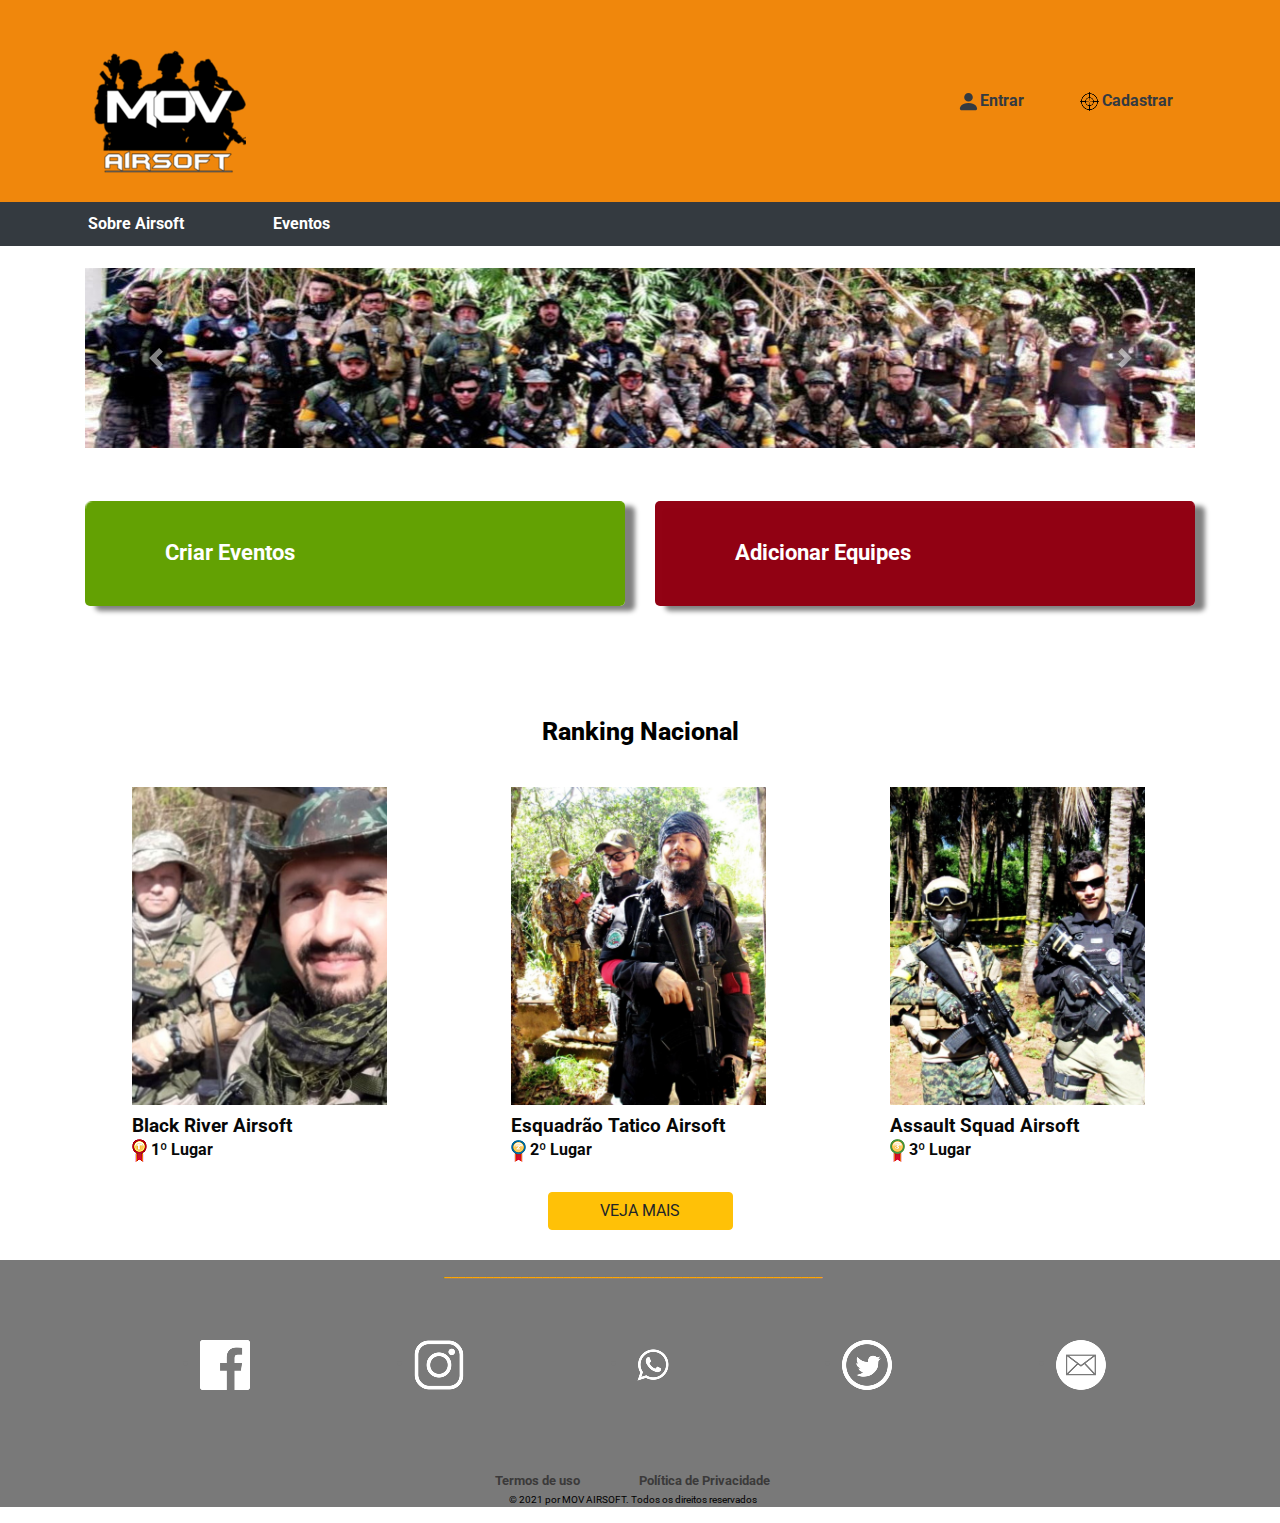
==== commit bb441299: "Merge pull request #3 from ICEI-PUC-Minas-PMV-ADS/revert-2-release/Backend" ====
--- a/index.html
+++ b/index.html
@@ -62,7 +62,6 @@
                 <img src="./assets/images/alvo.png" class="img-fluid" alt="Alvo - icone Cadastrar">
                 <path fill-rule="evenodd"
                   d="M0 1.5A.5.5 0 0 1 .5 1H2a.5.5 0 0 1 .485.379L2.89 3H14.5a.5.5 0 0 1 .491.592l-1.5 8A.5.5 0 0 1 13 12H4a.5.5 0 0 1-.491-.408L2.01 3.607 1.61 2H.5a.5.5 0 0 1-.5-.5zM5 12a2 2 0 1 0 0 4 2 2 0 0 0 0-4zm7 0a2 2 0 1 0 0 4 2 2 0 0 0 0-4zm-7 1a1 1 0 1 0 0 2 1 1 0 0 0 0-2zm7 0a1 1 0 1 0 0 2 1 1 0 0 0 0-2z" />
-                </svg>
                 Cadastrar
               </a>
           </li>
@@ -144,64 +143,43 @@
       </section>
       <!-- end row -->
     </section>
-    <!-- end banners promocionais com 6 colunas -->
-    <!-- container produtos -->
+    <!-- end banners colunas -->
+    <!-- container produtos/equipes -->
     <section class="container produtos">
       <!-- title -->
       <h1 class="text-center">Ranking Nacional</h1>
-      <!-- listagem dos produto s -->
       <article class="row">
-        <!-- produtos -->
         <a class="produtos-container col-md-3">
-          <!-- imagem do produto -->
           <img src="./assets/images/painel1.jpeg" class="img-fluid" alt="Black River Airsoft">
-          <!-- itens do produto -->
           <article class="ranking">
-            <!-- title produto -->
             <h2>Black River Airsoft</h2>
-            <!-- preco -->
             <strong class="colocacao">
-              <img src="assets/images/1lugar.png" alt="primeiro lugar">
+              <img src="./assets/images/1lugar.png" alt="primeiro lugar">
               1º Lugar
             </strong>
           </article>
-          <!-- end itens do produto -->
-        </a>
-        <!-- end produtos -->
-        <!-- produtos -->
+        </a>
         <a class="produtos-container col-md-3">
-          <!-- imagem do produto -->
-          <img src="./assets/images/painel2.jpeg" class="img-fluid" alt="Camiseta manga comprida">
-          <!-- itens do produto -->
+          <img src="./assets/images/painel2.jpeg" class="img-fluid" alt="Esquadrão Tatico Airsoft">
           <article class="ranking">
-            <!-- title produto -->
             <h2>Esquadrão Tatico Airsoft</h2>
-            <!-- preco -->
             <strong class="colocacao">
-              <img src="assets/images/2lugar.png" alt="primeiro lugar">
+              <img src="./assets/images/2lugar.png" alt="segundo lugar">
               2º Lugar
             </strong>
           </article>
-          <!-- end itens do produto -->
-        </a>
-        <!-- end produtos -->
-        <!-- produtos -->
+        </a>
         <a class="produtos-container col-md-3">
-          <!-- imagem do produto -->
-          <img src="./assets/images/painel4.jpeg" class="img-fluid" alt="Camiseta listrada">
-          <!-- itens do produto -->
+          <img src="./assets/images/painel4.jpeg" class="img-fluid" alt="Assault Squad Airsoft">
           <article class="ranking">
-            <!-- title produto -->
             <h2>Assault Squad Airsoft</h2>
-            <!-- preco -->
             <strong class="colocacao">
-              <img src="assets/images/3lugar.png" alt="primeiro lugar">
-              Invicto
+              <img src="assets/images/3lugar.png" alt="terceiro lugar">
+              3º Lugar
             </strong>
           </article>
-          <!-- end itens do produto -->
-        </a>
-        <!-- end produtos -->
+        </a>
+        <!-- end produtos/equipes -->
       </article>
       <!-- listagem dos produtos -->
       <div class="d-flex justify-content-center">
--- a/assets/css/style.css
+++ b/assets/css/style.css
@@ -11957,67 +11957,27 @@
 .conteudo-eventos1,
 .conteudo-eventos2,
 .conteudo-eventos3 {
-  display: table;
   margin-top: 5%;
-  position: relative;
-}
-
-.imagem3 {
-  display: table-cell;
-  float: left;
 }
 
 .texto1,
 .texto2,
 .texto3 {
-  display: table-cell;
   margin-top: 20px;
+  justify-content: right;
+  text-align: justify;
+}
+
+button {
+  background-color: #ce5f16;
+  border: 1px solid #ce5f16;
+  color: white;
+  padding: 10px;
+  border-radius: 5px;
+  display: flex;
   justify-content: center;
-  text-align: justify;
-  float: left;
-  width: 600px;
-  margin-left: 50px;
-}
-
-.click1,
-.click2,
-.click3 {
-  padding: 10px 20px;
-  cursor: pointer;
-  background: #e47c36;
-  color: white;
-  font-size: 1rem;
-  font-weight: bold;
-  border-radius: 5px;
-  transition: 0.3s;
-  margin-bottom: 5%;
-  margin-top: 5%;
-  margin-left: 20%;
-  margin-right: 20%;
-}
-
-@media screen and (max-width: 1048px) {
-  .imagem3,
-  .texto1,
-  .texto2,
-  .texto3 {
-    width: 100%;
-  }
-}
-@media screen and (max-width: 768px) {
-  .imagem3,
-  .texto1,
-  .texto2,
-  .texto3 {
-    width: 100%;
-  }
-}
-@media screen and (max-width: 600px) {
-  .click1,
-  .click2,
-  .click3 {
-    width: 100%;
-  }
+}
+button:hover {
+  background-color: rgb(121, 82, 10);
 }
 /* ### CSS - FIM TELA EVENTOS DISPONIVEIS */
-
